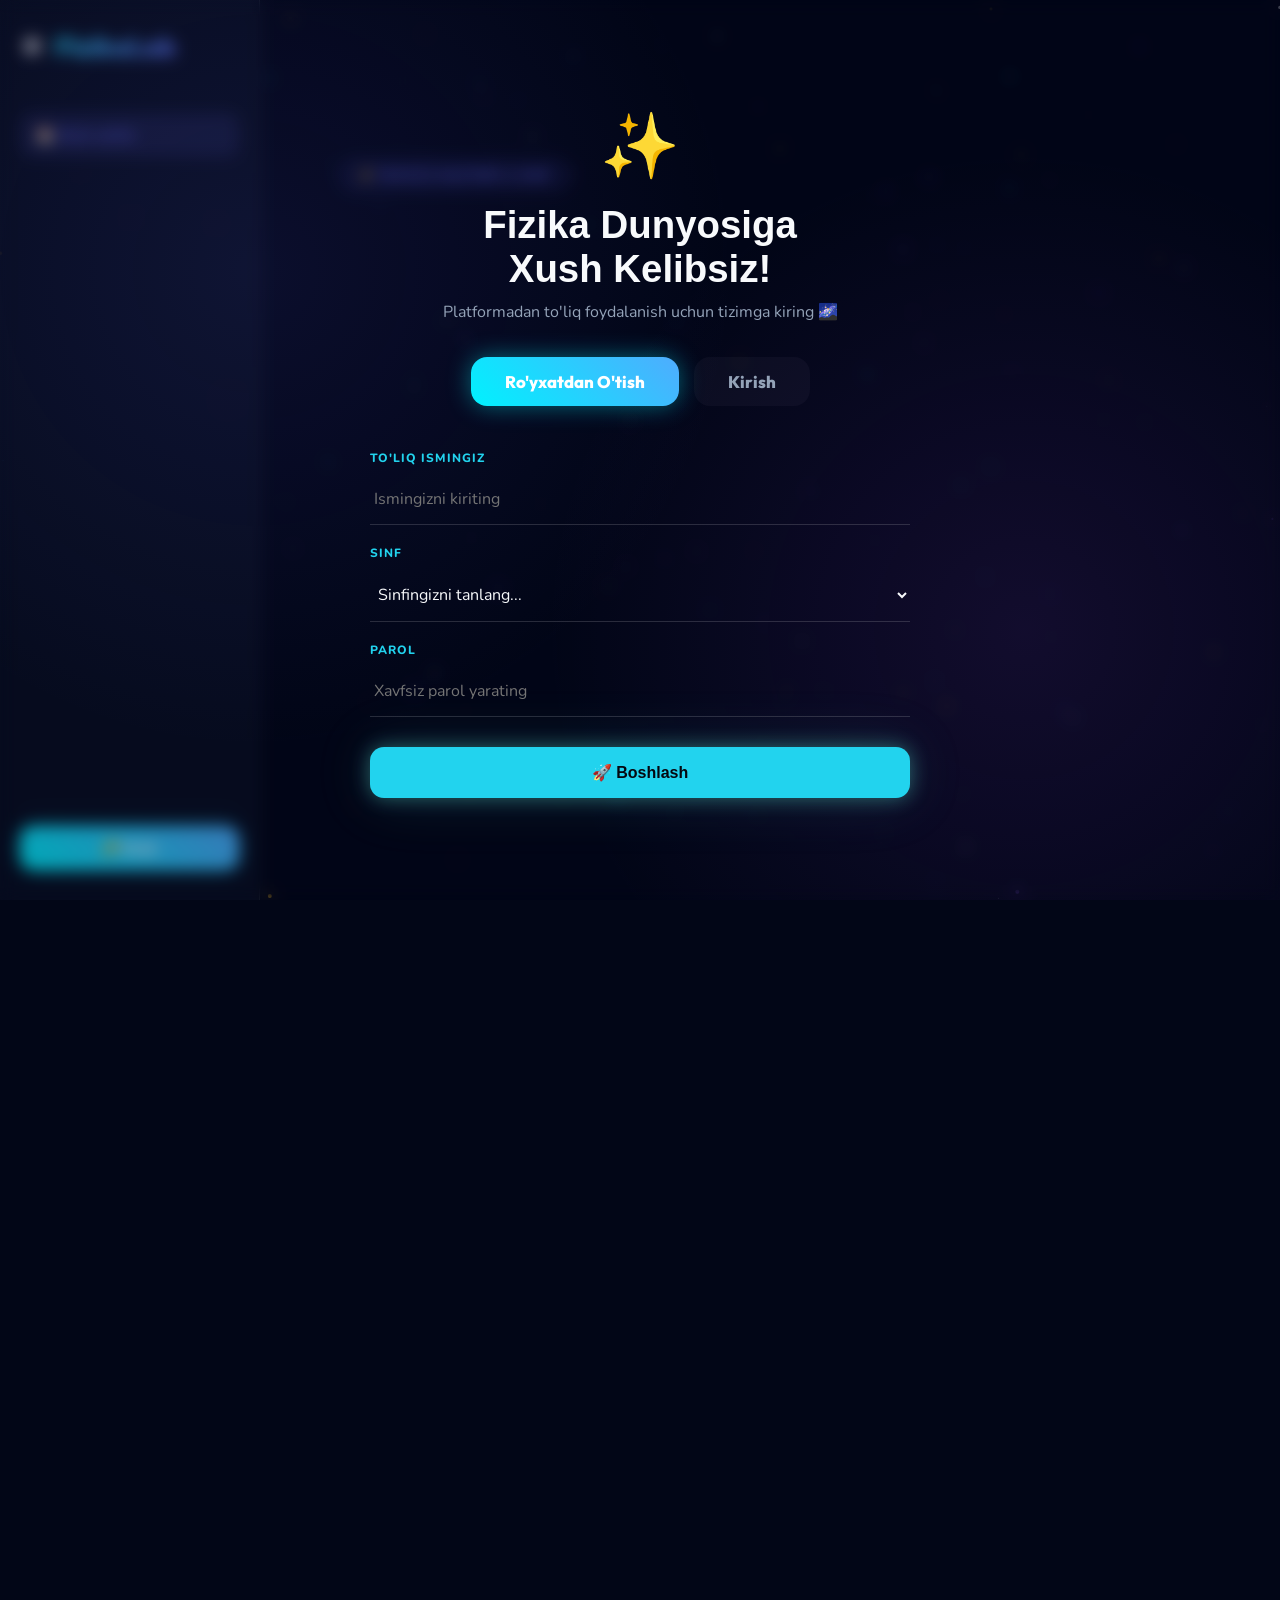
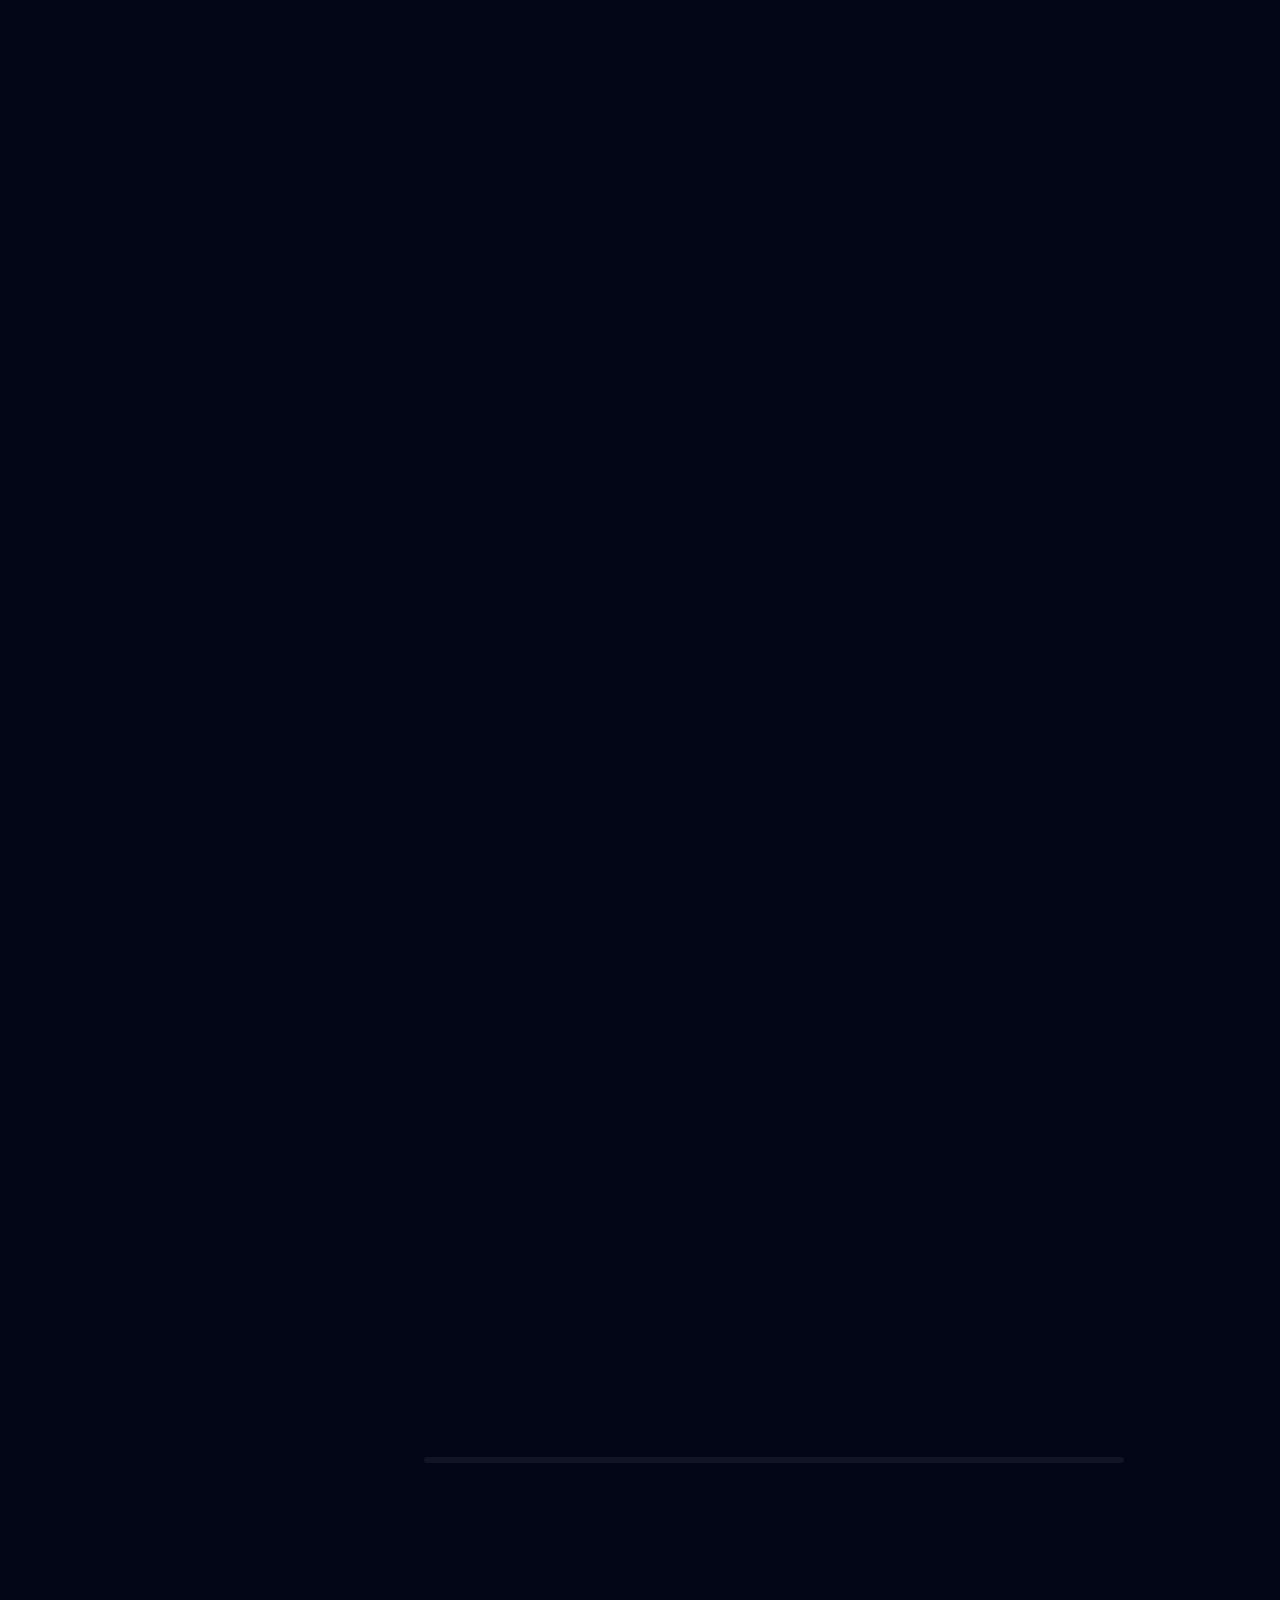
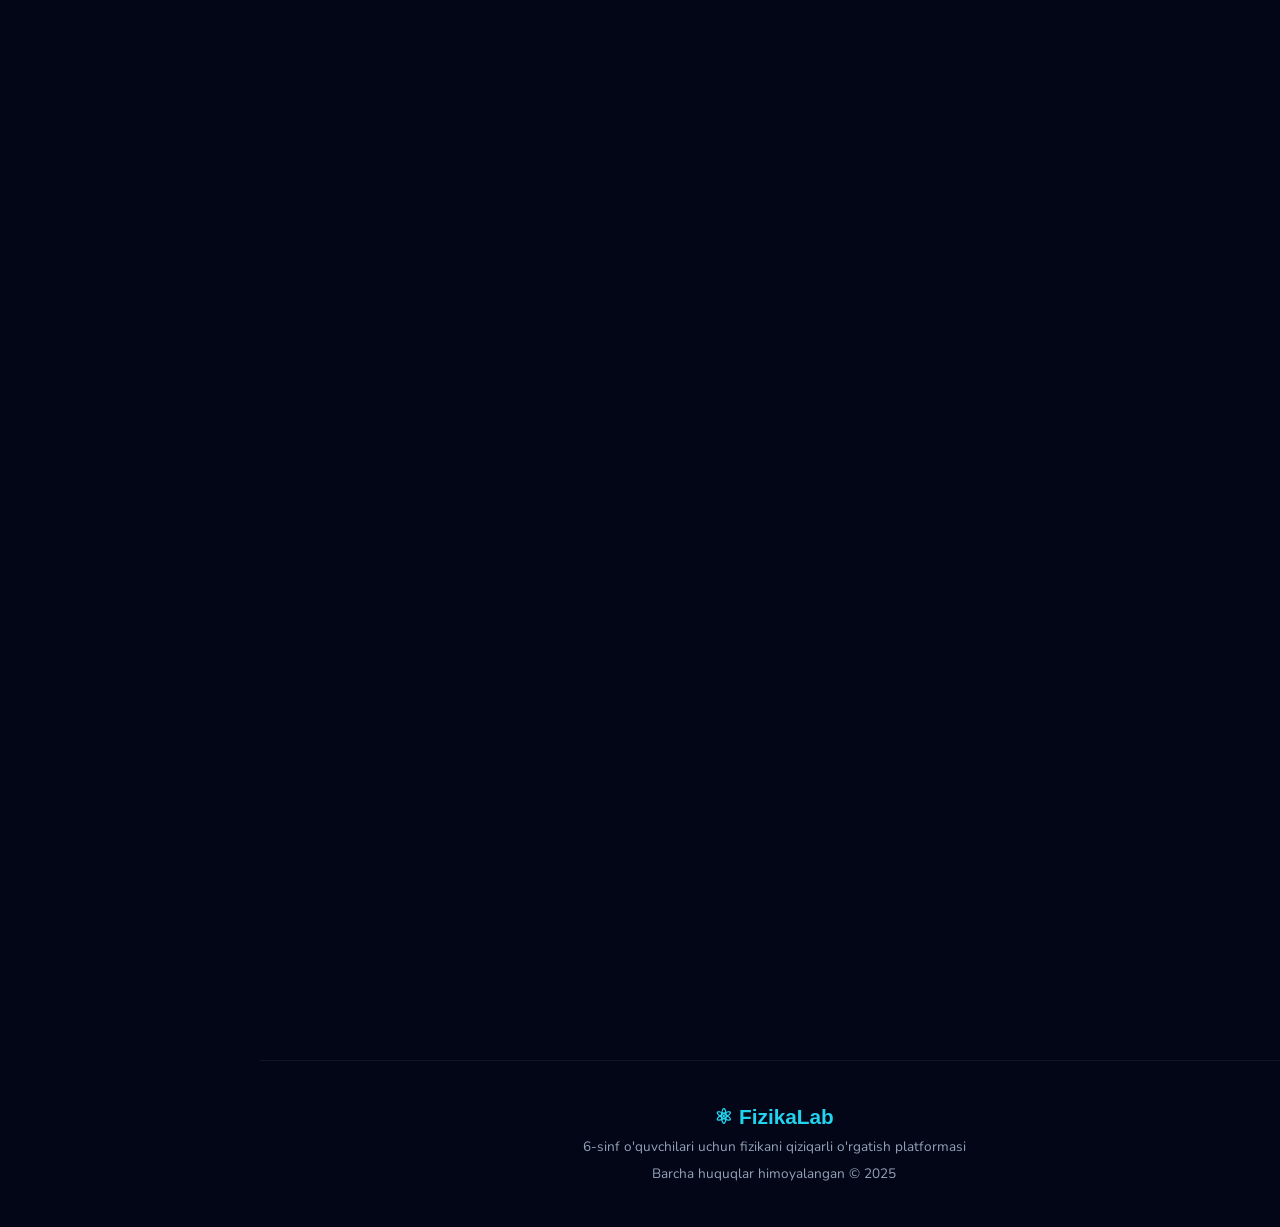
==== index.html @ bbcf0d1a "Cinematic Universe Auth: Frame-less design and live nebula effects" ====
<!DOCTYPE html>
<html lang="uz">
<head>
<meta charset="UTF-8">
<meta name="viewport" content="width=device-width, initial-scale=1.0">
<title>Fizika Dunyosi — 6-sinf | FizikaLab</title>
<link href="https://fonts.googleapis.com/css2?family=Outfit:wght@300;400;600;700;800;900&family=Nunito:wght@400;600;700&display=swap" rel="stylesheet">
<style>
:root{
  --bg:#020617;--sidebar:#0f172a;--card:rgba(30,41,59,0.4);
  --t:#22d3ee;--o:#fbbf24;--r:#ef4444;--g:#10b981;--p:#8b5cf6;--mainv:#6366f1;
  --neon-b:linear-gradient(45deg,#00f2fe 0%,#4facfe 100%);
  --text:#f8fafc;--muted:#94a3b8;
  --sb-w:260px;
}
*{margin:0;padding:0;box-sizing:border-box;}
html{scroll-behavior:smooth;}
body{background:var(--bg);color:var(--text);font-family:'Nunito',sans-serif;overflow-x:hidden;display:flex;}
canvas#stars{position:fixed;inset:0;z-index:0;pointer-events:none;}

/* ────── SIDEBAR ────── */
.sidebar{
  position:fixed;top:0;left:0;bottom:0;width:var(--sb-w);
  background:rgba(15,23,42,0.6);backdrop-filter:blur(15px);
  border-right:1px solid rgba(255,255,255,0.1);
  z-index:200;display:flex;flex-direction:column;padding:30px 20px;
  transition:transform 0.3s;
}
.sb-logo{
  font-family:'Outfit',sans-serif;font-weight:900;font-size:1.6rem;color:var(--text);
  margin-bottom:50px;display:flex;align-items:center;gap:12px;
  animation:float 3s ease-in-out infinite;
}
.sb-logo span{background:linear-gradient(135deg,var(--t),var(--mainv));-webkit-background-clip:text;background-clip:text;-webkit-text-fill-color:transparent;}

.sb-nav{display:flex;flex-direction:column;gap:8px;flex:1;}
.sb-nav-group{display:none;} /* Hidden initially */
.sb-nav-group.visible{display:flex;flex-direction:column;gap:8px;}

.sb-link{
  display:flex;align-items:center;gap:14px;padding:12px 16px;
  color:var(--muted);text-decoration:none;font-weight:600;font-size:0.92rem;
  border-radius:12px;transition:all 0.25s;
}
.sb-link:hover{background:rgba(255,255,255,0.04);color:var(--text);transform:translateX(5px);}
.sb-link.active{background:rgba(99,102,241,0.15);color:var(--mainv);}

.sb-footer{margin-top:auto;padding-top:20px;border-top:1px solid rgba(255,255,255,0.05);}
.auth-btn-sb{
  width:100%;padding:14px;border-radius:14px;border:none;
  background:var(--neon-b);color:white;
  font-family:'Outfit',sans-serif;font-weight:700;cursor:pointer;
  transition:all 0.3s;display:flex;align-items:center;justify-content:center;gap:10px;
  box-shadow:0 0 15px rgba(0,242,254,0.3);
}
.auth-btn-sb:hover{box-shadow:0 0 25px rgba(0,242,254,0.6);transform:translateY(-3px);}

/* ────── CONTENT WRAPPER ────── */
.content-wrapper{
  flex:1;margin-left:var(--sb-w);position:relative;z-index:1;
}

/* ────── HERO (Refined) ────── */
.hero{
  min-height:100vh;display:grid;grid-template-columns:1.2fr 1fr;align-items:center;
  padding:60px 80px;gap:60px;
}
.hero-content{text-align:left;}
.hero-badge{
  display:inline-flex;padding:8px 18px;border-radius:99px;
  background:rgba(99,102,241,0.1);border:1px solid rgba(99,102,241,0.25);
  color:var(--mainv);font-family:'Outfit',sans-serif;font-weight:700;font-size:0.7rem;
  letter-spacing:1.5px;text-transform:uppercase;margin-bottom:30px;
}
.hero h1{
  font-family:'Outfit',sans-serif;font-size:clamp(3rem,5vw,5.5rem);font-weight:900;
  line-height:1;margin-bottom:28px;color:white;
}

/* Text Masking Animation */
.text-mask{
  background:linear-gradient(90deg,var(--t),var(--p),var(--o),var(--t));
  background-size:300% auto;
  -webkit-background-clip:text;background-clip:text;-webkit-text-fill-color:transparent;
  animation:shine 5s linear infinite;
}
@keyframes shine{0%{background-position:0% 50%;}100%{background-position:300% 50%;}}

.hero p{font-size:1.15rem;color:var(--muted);max-width:540px;line-height:1.7;margin-bottom:44px;}
.hero-btns{display:flex;gap:18px;}

/* Animations */
@keyframes float{0%,100%{transform:translateY(0);}50%{transform:translateY(-15px);}}

/* Glass Code Window */
.code-window{
  background:rgba(15,23,42,0.6);backdrop-filter:blur(15px);
  border:1px solid rgba(255,255,255,0.1);border-radius:24px;
  padding:30px;box-shadow:0 30px 60px rgba(0,0,0,0.5);
  font-family:'Consolas',monospace;font-size:0.9rem;position:relative;
  animation:float 4s ease-in-out infinite both;
}
.code-dots{display:flex;gap:6px;margin-bottom:20px;}
.code-dots div{width:10px;height:10px;border-radius:50%;}
.kw{color:var(--p);} .fn{color:var(--t);} .str{color:var(--o);} .comment{color:var(--muted);font-style:italic;}

/* BUTTONS */
.btn-m{
  padding:16px 36px;border-radius:16px;font-family:'Outfit',sans-serif;
  font-size:1.05rem;font-weight:700;text-decoration:none;transition:all 0.3s;
  cursor:pointer;border:none;display:inline-flex;align-items:center;gap:10px;
}
.btn-m.primary{
  background:var(--neon-b);color:white;
  box-shadow:0 0 15px rgba(0,242,254,0.3);
}
.btn-m.primary:hover{transform:translateY(-5px);box-shadow:0 15px 35px rgba(0,242,254,0.6);}
.btn-m.secondary{background:transparent;border:1.5px solid rgba(255,255,255,0.15);color:white;}
.btn-m.secondary:hover{background:rgba(255,255,255,0.05);border-color:white;transform:translateY(-5px);box-shadow:0 15px 30px rgba(255,255,255,0.1);}

/* NEON BUTTONS */
.btn-neon{
  padding:14px 34px;border-radius:14px;font-family:'Exo 2',sans-serif;
  font-size:1rem;font-weight:700;text-decoration:none;display:inline-block;
  cursor:pointer;border:none;transition:all 0.25s;
}
.btn-neon.primary{
  background:var(--t);color:#050810;
  box-shadow:0 0 20px rgba(79,209,197,0.45),0 0 60px rgba(79,209,197,0.15);
}
.btn-neon.primary:hover{box-shadow:0 0 30px rgba(79,209,197,0.7),0 0 80px rgba(79,209,197,0.25);transform:translateY(-4px);}
.btn-neon.secondary{
  background:transparent;color:var(--p);
  border:2px solid var(--p);
  box-shadow:0 0 15px rgba(183,148,244,0.25);
}
.btn-neon.secondary:hover{background:rgba(183,148,244,0.1);box-shadow:0 0 25px rgba(183,148,244,0.5);transform:translateY(-4px);}

/* FLOATING ATOMS */
.atom{position:absolute;pointer-events:none;font-size:3rem;opacity:0.1;
  animation:flt var(--fd,6s) var(--fdi,0s) ease-in-out infinite alternate;}
@keyframes flt{from{transform:translateY(0) rotate(0);}to{transform:translateY(-30px) rotate(18deg);}}

/* STATS */
.stats{position:relative;z-index:1;display:flex;justify-content:center;flex-wrap:wrap;gap:22px;padding:0 20px 80px;}
.stat-card{
  background:var(--card);backdrop-filter:blur(16px);
  border:1px solid rgba(255,255,255,0.07);border-radius:18px;
  padding:22px 36px;text-align:center;transition:transform 0.2s;
}
.stat-card:hover{transform:translateY(-5px);}
.stat-num{font-family:'Exo 2',sans-serif;font-size:2.2rem;font-weight:800;}
.stat-lbl{color:var(--muted);font-size:0.83rem;margin-top:4px;font-weight:600;}

/* SECTION */
.sec{position:relative;z-index:1;padding:90px 20px;}
.sec-hdr{text-align:center;margin-bottom:50px;}
.sec-hdr h2{font-family:'Exo 2',sans-serif;font-size:clamp(1.9rem,4vw,2.8rem);font-weight:800;margin-bottom:12px;}
.sec-hdr p{color:var(--muted);max-width:520px;margin:0 auto;}
.pill{display:inline-block;background:rgba(79,209,197,0.1);color:var(--t);border:1px solid rgba(79,209,197,0.3);padding:4px 16px;border-radius:99px;font-size:0.72rem;font-weight:700;letter-spacing:1.5px;text-transform:uppercase;margin-bottom:14px;}

/* TOPICS */
.topics-grid{display:grid;grid-template-columns:repeat(auto-fit,minmax(278px,1fr));gap:20px;max-width:1100px;margin:0 auto;}
.topic-card{
  background:var(--card);backdrop-filter:blur(16px);
  border:1px solid rgba(255,255,255,0.07);border-radius:22px;padding:28px;cursor:pointer;
  transition:transform 0.3s,border-color 0.3s,box-shadow 0.3s;position:relative;overflow:hidden;
}
.topic-card::before{content:'';position:absolute;inset:0;opacity:0;background:radial-gradient(circle at top left,var(--c,rgba(79,209,197,0.15)),transparent 70%);transition:opacity 0.3s;}
.topic-card:hover::before{opacity:1;}
.topic-card:hover{transform:translateY(-8px);border-color:rgba(79,209,197,0.3);box-shadow:0 16px 48px rgba(0,0,0,0.45);}
.topic-icon{font-size:2.6rem;margin-bottom:14px;}
.topic-tag{display:inline-block;font-size:0.7rem;font-weight:700;letter-spacing:1px;text-transform:uppercase;padding:3px 12px;border-radius:99px;margin-bottom:10px;}
.topic-card h3{font-family:'Exo 2',sans-serif;font-size:1.2rem;font-weight:700;margin-bottom:8px;}
.topic-card p{color:var(--muted);font-size:0.87rem;line-height:1.6;}
.topic-meta{display:flex;gap:12px;margin-top:16px;font-size:0.77rem;color:var(--muted);font-weight:600;}

/* FORMULAS */
.formulas-grid{display:grid;grid-template-columns:repeat(auto-fit,minmax(235px,1fr));gap:16px;max-width:1050px;margin:0 auto;}
.formula-card{
  background:var(--card);backdrop-filter:blur(16px);
  border:1px solid rgba(255,255,255,0.07);border-radius:18px;padding:26px;text-align:center;
  transition:transform 0.25s,box-shadow 0.25s;
}
.formula-card:hover{transform:translateY(-6px);box-shadow:0 10px 36px rgba(0,0,0,0.4);}
.f-expr{font-family:'Exo 2',sans-serif;font-size:2.1rem;font-weight:800;margin-bottom:12px;padding:14px;border-radius:12px;background:rgba(255,255,255,0.04);}
.f-name{font-weight:700;margin-bottom:6px;}
.f-desc{color:var(--muted);font-size:0.82rem;line-height:1.5;}

/* QUIZ */
.quiz-wrap{max-width:700px;margin:0 auto;}
.quiz-card{background:var(--card);backdrop-filter:blur(20px);border:1px solid rgba(255,255,255,0.08);border-radius:22px;padding:36px;}
.quiz-q{font-family:'Exo 2',sans-serif;font-size:1.2rem;font-weight:700;margin-bottom:22px;line-height:1.45;}
.quiz-opts{display:flex;flex-direction:column;gap:10px;}
.quiz-opt{
  padding:13px 18px;background:rgba(255,255,255,0.03);
  border:1.5px solid rgba(255,255,255,0.1);border-radius:13px;
  cursor:pointer;font-size:0.93rem;font-weight:600;
  transition:all 0.2s;text-align:left;color:var(--text);font-family:'Nunito',sans-serif;
}
.quiz-opt:hover{background:rgba(79,209,197,0.08);border-color:var(--t);}
.quiz-opt.correct{background:rgba(104,211,145,0.18);border-color:var(--g);color:var(--g);}
.quiz-opt.wrong{background:rgba(252,129,129,0.18);border-color:var(--r);color:var(--r);}
.quiz-fb{margin-top:16px;padding:12px 16px;border-radius:11px;font-weight:700;font-size:0.93rem;display:none;}
.quiz-fb.show{display:block;}
.quiz-fb.ok{background:rgba(104,211,145,0.12);color:var(--g);}
.quiz-fb.no{background:rgba(252,129,129,0.12);color:var(--r);}
.quiz-nav{display:flex;justify-content:space-between;align-items:center;margin-top:20px;}
.quiz-ptxt{color:var(--muted);font-size:0.84rem;font-weight:600;}
.pbar-wrap{height:6px;background:rgba(255,255,255,0.06);border-radius:99px;margin-bottom:26px;}
.pbar{height:100%;border-radius:99px;background:linear-gradient(90deg,var(--t),var(--p));transition:width 0.5s;}
.quiz-score{text-align:center;padding:30px;font-family:'Exo 2',sans-serif;}
.score-big{font-size:3.2rem;font-weight:800;color:var(--t);}

/* EXPERIMENTS */
.exp-grid{display:grid;grid-template-columns:repeat(auto-fit,minmax(295px,1fr));gap:20px;max-width:1050px;margin:0 auto;}
.exp-card{background:var(--card);backdrop-filter:blur(16px);border:1px solid rgba(255,255,255,0.07);border-radius:20px;padding:26px;transition:transform 0.25s;}
.exp-card:hover{transform:translateY(-6px);}
.exp-icon{font-size:2.2rem;margin-bottom:14px;}
.exp-card h3{font-family:'Exo 2',sans-serif;font-size:1.1rem;margin-bottom:8px;}
.exp-card p{color:var(--muted);font-size:0.86rem;line-height:1.6;margin-bottom:14px;}
.exp-steps{list-style:none;counter-reset:s;}
.exp-steps li{counter-increment:s;display:flex;align-items:flex-start;gap:10px;margin-bottom:8px;font-size:0.83rem;color:var(--muted);}
.exp-steps li::before{content:counter(s);min-width:22px;height:22px;display:flex;align-items:center;justify-content:center;background:rgba(79,209,197,0.15);color:var(--t);border-radius:50%;font-weight:700;font-size:0.74rem;flex-shrink:0;}

/* FOOTER */
footer{position:relative;z-index:1;text-align:center;padding:44px 20px;border-top:1px solid rgba(255,255,255,0.06);color:var(--muted);font-size:0.85rem;}
footer .flogo{font-family:'Exo 2',sans-serif;font-size:1.3rem;font-weight:800;color:var(--t);margin-bottom:8px;}

/* FADE-UP */
@keyframes fadeD{from{opacity:0;transform:translateY(-20px);}to{opacity:1;transform:translateY(0);}}
.fu{opacity:0;transform:translateY(30px);transition:opacity 0.65s ease,transform 0.65s ease;}
/* ────── AUTH GATE (Cinematic) ────── */
#authGate{
  position:fixed;inset:0;z-index:900;
  background:rgba(2,6,23,0.3); /* Fully transparent for stars */
  backdrop-filter:blur(8px);
  display:flex;align-items:center;justify-content:center;padding:20px;
  transition:opacity 0.6s ease;
  overflow-y:auto;
}
/* Live Nebula Background */
#authGate::before{
  content:'';position:absolute;inset:0;z-index:-1;
  background:
    radial-gradient(circle at 20% 30%,rgba(99,102,241,0.1),transparent 40%),
    radial-gradient(circle at 80% 70%,rgba(168,85,247,0.1),transparent 40%);
  animation:nebulaShift 12s linear infinite alternate;
}
@keyframes nebulaShift{
  0%{transform:scale(1) translate(0,0);}
  100%{transform:scale(1.1) translate(20px,20px);}
}

#authGate.hidden{opacity:0;pointer-events:none;}

/* AUTH CARD - Frame-less Glassmorphism */
.auth-card{
  background:transparent; /* No solid background, purely translucent */
  max-width:620px;width:100%;padding:60px 40px;
  animation:float 5s ease-in-out infinite;
  position:relative;
  /* Cinematic Spacing */
}
.auth-tabs{display:flex;gap:15px;margin-bottom:44px;justify-content:center;}
.auth-tab{
  padding:14px 34px;font-family:'Outfit',sans-serif;font-weight:800;font-size:1.05rem;
  background:rgba(255,255,255,0.03);border:none;
  color:var(--muted);cursor:pointer;transition:all 0.3s;
  border-radius:16px;
}
.auth-tab.active{
  background:var(--neon-b);color:white;
  box-shadow:0 0 25px rgba(0,242,254,0.4);
}

.auth-panel{display:none;}
.auth-panel.active{display:block;}

/* ────── MODALS ────── */
.overlay{
  display:none;position:fixed;inset:0;z-index:500;
  background:rgba(0,0,0,0.85);backdrop-filter:blur(15px);
  align-items:center;justify-content:center;padding:20px;
}
.overlay.open{display:flex;}

/* LOGIN MODAL */
.modal-glass{
  background:rgba(11,16,32,0.75);backdrop-filter:blur(30px) saturate(180%);
  border:1px solid rgba(79,209,197,0.22);border-radius:28px;
  max-width:480px;width:100%;padding:44px;position:relative;
  animation:popIn 0.35s cubic-bezier(0.175,0.885,0.32,1.275) both;
}
@keyframes popIn{from{opacity:0;transform:scale(0.88);}to{opacity:1;transform:scale(1);}}
.modal-close-x{
  position:absolute;top:16px;right:16px;
  background:rgba(255,255,255,0.07);border:none;color:var(--muted);
  width:34px;height:34px;border-radius:50%;cursor:pointer;font-size:1rem;
  transition:background 0.2s;
}
.modal-close-x:hover{background:rgba(252,129,129,0.2);color:var(--r);}
.modal-glass h2{font-family:'Exo 2',sans-serif;font-size:1.85rem;font-weight:800;margin-bottom:6px;text-align:center;}
.modal-glass h2 span{background:linear-gradient(135deg,var(--t),var(--p));-webkit-background-clip:text;background-clip:text;-webkit-text-fill-color:transparent;}
.modal-glass .sub{color:var(--muted);text-align:center;margin-bottom:28px;font-size:0.92rem;}
.inp-wrap{margin-bottom:20px;}
.inp-wrap label{display:block;font-size:0.75rem;font-weight:800;color:var(--t);margin-bottom:8px;letter-spacing:1px;text-transform:uppercase;}
.inp-wrap input,.inp-wrap select{
  width:100%;padding:14px 4px;
  background:transparent;
  border:none;border-bottom:1.5px solid rgba(255,255,255,0.15);
  color:var(--text);font-family:'Nunito',sans-serif;font-size:1rem;
  outline:none;transition:all 0.3s;
}
.inp-wrap input:focus,.inp-wrap select:focus{
  border-bottom-color:var(--t);
  box-shadow:0 8px 10px -10px rgba(34,211,238,0.5);
}
.inp-wrap select option{background:#0b1020;color:var(--text);}
.modal-err{color:var(--r);font-size:0.85rem;font-weight:700;margin-bottom:12px;display:none;}
.modal-err.show{display:block;}
.modal-ok{color:var(--g);font-size:0.85rem;font-weight:700;margin-bottom:12px;display:none;}
.modal-ok.show{display:block;}

/* TOPIC MODAL */
.topic-modal{max-width:600px;}
.topic-modal p{color:var(--muted);line-height:1.75;margin-bottom:12px;font-size:0.93rem;}
.topic-modal ul{color:var(--muted);padding-left:20px;font-size:0.9rem;line-height:1.85;margin-bottom:12px;}
.topic-modal strong{color:var(--text);}
.formula-highlight{
  text-align:center;font-family:'Exo 2',sans-serif;font-size:1.9rem;font-weight:800;
  padding:14px;border-radius:12px;margin:14px 0;
}

/* RESPONSIVE */
@media(max-width:991px){
  .sidebar{transform:translateX(-100%);}
  .sidebar.open{transform:translateX(0);}
  .content-wrapper{margin-left:0;}
  .hero{grid-template-columns:1fr;padding:100px 20px 40px;text-align:center;}
  .hero-content{text-align:center;}
  .hero-btns{justify-content:center;}
}
@media(max-width:640px){
  .modal-glass{padding:26px;}
}
</style>
</head>
<body>
<canvas id="stars"></canvas>

<!-- ══ AUTH GATE ══ -->
<div id="authGate">
  <div class="auth-card">
    <div style="text-align:center;margin-bottom:34px">
      <div style="font-size:4rem;margin-bottom:12px">✨</div>
      <h2 style="font-family:'Exo 2',sans-serif;font-size:2.4rem;font-weight:900;margin-bottom:10px">
        Fizika Dunyosiga <br><span>Xush Kelibsiz!</span>
      </h2>
      <p style="color:var(--muted);font-size:1rem;max-width:400px;margin:0 auto">Platformadan to'liq foydalanish uchun tizimga kiring 🌌</p>
    </div>

    <!-- TABS -->
    <div class="auth-tabs">
      <button class="auth-tab active" id="tabReg" onclick="switchAuthTab('reg')">Ro'yxatdan O'tish</button>
      <button class="auth-tab" id="tabLogin" onclick="switchAuthTab('login')">Kirish</button>
    </div>

    <!-- REGISTER PANEL -->
    <div class="auth-panel active" id="panelReg">
      <div class="inp-wrap"><label>TO'LIQ ISMINGIZ</label><input type="text" id="gRegName" placeholder="Ismingizni kiriting"></div>
      <div class="inp-wrap"><label>SINF</label>
        <select id="gRegClass">
          <option value="">Sinfingizni tanlang...</option>
          <option>6-A</option><option>6-B</option><option>6-C</option><option>6-D</option><option>Boshqa</option>
        </select>
      </div>
      <div class="inp-wrap"><label>PAROL</label><input type="password" id="gRegPass" placeholder="Xavfsiz parol yarating"></div>
      <div class="modal-err" id="gRegErr"></div>
      <div class="modal-ok" id="gRegOk"></div>
      <button class="btn-neon primary" style="width:100%;margin-top:10px;padding:16px" onclick="doGateRegister()">🚀 Boshlash</button>
    </div>

    <!-- LOGIN PANEL -->
    <div class="auth-panel" id="panelLogin">
      <div class="inp-wrap"><label>LOGIN (ADMIN) YOKI ISM</label><input type="text" id="gLoginUser" placeholder="Asilbek yoki Ism"></div>
      <div class="inp-wrap"><label>PAROL</label><input type="password" id="gLoginPass" placeholder="••••••••"></div>
      <div class="modal-err" id="gLoginErr"></div>
      <div class="modal-ok" id="gLoginOk"></div>
      <button class="btn-neon primary" style="width:100%;margin-top:10px;padding:16px" onclick="doGateLogin()">🔑 Kirish</button>
    </div>
  </div>
</div>

<!-- ══ SIDEBAR ══ -->
<aside class="sidebar">
  <div class="sb-logo">⚛ <span>FizikaLab</span></div>
  
  <div class="sb-nav">
    <a href="#" class="sb-link active">🏠 Bosh sahifa</a>
    
    <!-- Hidden links (visible after registration) -->
    <div class="sb-nav-group" id="sbNavLinks">
      <a href="#mavzular" class="sb-link">📚 Mavzular</a>
      <a href="#formulalar" class="sb-link">⚡ Formulalar</a>
      <a href="#quiz" class="sb-link">🧠 Quiz</a>
      <a href="#tajribalar" class="sb-link">🔬 Tajribalar</a>
    </div>
  </div>

  <div class="sb-footer" id="sbFooterArea">
    <button class="auth-btn-sb" onclick="openGate()">🔑 Kirish</button>
  </div>
</aside>

<main class="content-wrapper">
  <!-- HERO -->
  <section class="hero">
    <div class="hero-content">
      <div class="hero-badge">⚡ PHYSICS MASTERY 6-SINF</div>
      <h1 class="fu"><span class="text-mask">Fizika Dunyosiga</span> <span>Xush Kelibsiz!</span></h1>
      <p class="fu">Zamonayiv texnologiyalar va animatsiyalar yordamida fizikani professional darajada o'rganing. Kelajak olimlari aynan shu yerdan boshlaydi.</p>
      <div class="hero-btns fu">
        <button class="btn-m primary" onclick="openGate()">Bepul Boshlash 🚀</button>
        <a href="#mavzular" class="btn-m secondary">Darslar Haqida ⭐</a>
      </div>
      
      <div style="margin-top:50px;display:flex;align-items:center;gap:15px;" class="fu">
        <div style="display:flex;margin-left:10px;">
          <div style="width:36px;height:36px;border-radius:50%;background:#444;border:2px solid var(--bg);margin-left:-10px;"></div>
          <div style="width:36px;height:36px;border-radius:50%;background:#666;border:2px solid var(--bg);margin-left:-10px;"></div>
          <div style="width:36px;height:36px;border-radius:50%;background:#888;border:2px solid var(--bg);margin-left:-10px;"></div>
        </div>
        <div style="color:var(--muted);font-size:0.9rem;font-weight:700;">1,200+ O'quvchilar ⭐⭐⭐⭐⭐</div>
      </div>
    </div>

    <div class="hero-visual fu">
      <div class="code-window">
        <div class="code-dots"><div style="background:#ff5f56"></div><div style="background:#ffbd2e"></div><div style="background:#27c93f"></div></div>
        <div style="color:#d1d5db;line-height:1.6;">
          <span class="kw">class</span> <span class="fn">PhysicsStudent</span> {<br>
          &nbsp;&nbsp;<span class="kw">private</span> <span class="str">$iqLevel</span> = <span class="str">'Genius'</span>;<br><br>
          &nbsp;&nbsp;<span class="kw">public function</span> <span class="fn">masterPhysics</span>() {<br>
          &nbsp;&nbsp;&nbsp;&nbsp;<span class="kw">return</span> <span class="str">"Unlock Infinite Potential"</span>;<br>
          &nbsp;&nbsp;}<br>
          }<br><br>
          <span class="comment">// Sintaksis mukammal. Davom etishga tayyormiz.</span>
        </div>
      </div>
    </div>
  </section>

<!-- STATS -->
<div class="stats">
  <div class="stat-card fu"><div class="stat-num" style="color:var(--t)">12</div><div class="stat-lbl">📚 Mavzu</div></div>
  <div class="stat-card fu"><div class="stat-num" style="color:var(--o)">8</div><div class="stat-lbl">🔬 Tajriba</div></div>
  <div class="stat-card fu"><div class="stat-num" style="color:var(--p)">30+</div><div class="stat-lbl">🧠 Quiz savol</div></div>
  <div class="stat-card fu"><div class="stat-num" style="color:var(--g)">6</div><div class="stat-lbl">⚡ Formula</div></div>
</div>

<!-- MAVZULAR -->
<section class="sec" id="mavzular">
  <div class="sec-hdr fu"><div class="pill">Darslar</div><h2>Fizika Mavzulari</h2><p>Har bir mavzuni bosib batafsil o'qing</p></div>
  <div class="topics-grid">
    <div class="topic-card fu" style="--c:rgba(79,209,197,0.15)" onclick="openTopic('jism')">
      <div class="topic-icon">🪨</div><div class="topic-tag" style="background:rgba(79,209,197,0.1);color:var(--t)">1-mavzu</div>
      <h3>Jism, Modda, Materiya</h3><p>Atrofimizni o'rab turgan narsalar nima? Jism, modda va materianing farqi.</p>
      <div class="topic-meta"><span>⏱ 20 daqiqa</span><span>⭐ Oson</span></div>
    </div>
    <div class="topic-card fu" style="--c:rgba(246,173,85,0.15)" onclick="openTopic('harakat')">
      <div class="topic-icon">🏃</div><div class="topic-tag" style="background:rgba(246,173,85,0.1);color:var(--o)">2-mavzu</div>
      <h3>Mexanik Harakat</h3><p>Jismlar qanday harakatlanadi? Tezlik, yo'l va vaqt o'rtasidagi bog'liqlik.</p>
      <div class="topic-meta"><span>⏱ 25 daqiqa</span><span>⭐ O'rtacha</span></div>
    </div>
    <div class="topic-card fu" style="--c:rgba(252,129,129,0.15)" onclick="openTopic('kuch')">
      <div class="topic-icon">💪</div><div class="topic-tag" style="background:rgba(252,129,129,0.1);color:var(--r)">3-mavzu</div>
      <h3>Kuch va Tortishish</h3><p>Yerning tortish kuchi nima? Og'irlik va massa o'rtasidagi farq.</p>
      <div class="topic-meta"><span>⏱ 30 daqiqa</span><span>⭐ O'rtacha</span></div>
    </div>
    <div class="topic-card fu" style="--c:rgba(104,211,145,0.15)" onclick="openTopic('bosim')">
      <div class="topic-icon">🌊</div><div class="topic-tag" style="background:rgba(104,211,145,0.1);color:var(--g)">4-mavzu</div>
      <h3>Bosim va Suyuqlik</h3><p>Bosim qanday hosil bo'ladi? Suv ostidagi bosimni hisoblash.</p>
      <div class="topic-meta"><span>⏱ 25 daqiqa</span><span>⭐ O'rtacha</span></div>
    </div>
    <div class="topic-card fu" style="--c:rgba(183,148,244,0.15)" onclick="openTopic('energiya')">
      <div class="topic-icon">⚡</div><div class="topic-tag" style="background:rgba(183,148,244,0.1);color:var(--p)">5-mavzu</div>
      <h3>Energiya va Ish</h3><p>Energiya qayerdan keladi? Kinetik va potensial energiya.</p>
      <div class="topic-meta"><span>⏱ 35 daqiqa</span><span>⭐⭐ Murakkab</span></div>
    </div>
    <div class="topic-card fu" style="--c:rgba(79,209,197,0.15)" onclick="openTopic('issiqlik')">
      <div class="topic-icon">🔥</div><div class="topic-tag" style="background:rgba(79,209,197,0.1);color:var(--t)">6-mavzu</div>
      <h3>Issiqlik va Temperatura</h3><p>Issiqlik qanday o'tadi? Termometr qanday ishlaydi?</p>
      <div class="topic-meta"><span>⏱ 20 daqiqa</span><span>⭐ Oson</span></div>
    </div>
  </div>
</section>

<!-- FORMULALAR -->
<section class="sec" id="formulalar" style="background:var(--bg2);">
  <div class="sec-hdr fu"><div class="pill">Formulalar</div><h2>Asosiy Formulalar</h2><p>6-sinfda o'rganiladigan eng muhim formulalar</p></div>
  <div class="formulas-grid">
    <div class="formula-card fu"><div class="f-expr" style="color:var(--t)">v = s/t</div><div class="f-name">Tezlik formulasi</div><div class="f-desc">v — tezlik (m/s), s — yo'l (m), t — vaqt (s)</div></div>
    <div class="formula-card fu"><div class="f-expr" style="color:var(--o)">F = ma</div><div class="f-name">Ikkinchi Newton qonuni</div><div class="f-desc">F — kuch (N), m — massa (kg), a — tezlanish (m/s²)</div></div>
    <div class="formula-card fu"><div class="f-expr" style="color:var(--r)">P = F/S</div><div class="f-name">Bosim formulasi</div><div class="f-desc">P — bosim (Pa), F — kuch (N), S — yuza (m²)</div></div>
    <div class="formula-card fu"><div class="f-expr" style="color:var(--g)">A = F·s</div><div class="f-name">Ish formulasi</div><div class="f-desc">A — ish (J), F — kuch (N), s — ko'chish (m)</div></div>
    <div class="formula-card fu"><div class="f-expr" style="color:var(--p)">ρ = m/V</div><div class="f-name">Zichlik formulasi</div><div class="f-desc">ρ — zichlik (kg/m³), m — massa (kg), V — hajm (m³)</div></div>
    <div class="formula-card fu"><div class="f-expr" style="color:var(--o)">W = mgh</div><div class="f-name">Potensial energiya</div><div class="f-desc">W — energiya (J), m — massa (kg), g=9.8 m/s², h — balandlik (m)</div></div>
  </div>
</section>

<!-- QUIZ -->
<section class="sec" id="quiz">
  <div class="sec-hdr fu"><div class="pill">Test</div><h2>Bilimingizni Sinab Ko'ring! 🧠</h2><p>To'g'ri javobni tanlang</p></div>
  <div class="quiz-wrap">
    <div class="pbar-wrap"><div class="pbar" id="qBar" style="width:0%"></div></div>
    <div class="quiz-card fu" id="qCard"></div>
  </div>
</section>

<!-- TAJRIBALAR -->
<section class="sec" id="tajribalar" style="background:var(--bg2);">
  <div class="sec-hdr fu"><div class="pill">Tajriba</div><h2>Uy Tajribalari 🔬</h2><p>Uyda bajara oladigan fizika tajribalari</p></div>
  <div class="exp-grid">
    <div class="exp-card fu">
      <div class="exp-icon">🥚</div><h3>Tuxumni Suvda Suzish</h3>
      <p>Suvga tuz qo'shib zichlik o'zgarishini ko'ring!</p>
      <ul class="exp-steps"><li>Stakan suv to'ldiring</li><li>Tuxumni soling — cho'kadi</li><li>3–4 qoshiq tuz soling</li><li>Tuxum suzadi — zichlik o'zgardi!</li></ul>
    </div>
    <div class="exp-card fu">
      <div class="exp-icon">🍋</div><h3>Limon Batareyasi</h3>
      <p>Limondan tok hosil qilib LED yoqing!</p>
      <ul class="exp-steps"><li>Limonni uqalang</li><li>Mis va rux mixlarni sanchib qo'ying</li><li>LED ga ulang</li><li>Chiroq yonadi!</li></ul>
    </div>
    <div class="exp-card fu">
      <div class="exp-icon">🌈</div><h3>Yorug'lik Prisması</h3>
      <p>Suv shisha orqali kamalak hosil qiling!</p>
      <ul class="exp-steps"><li>Shishaga suv to'ldiring</li><li>Quyosh nurini tushiring</li><li>Qog'ozga aks ettiring</li><li>Kamalak paydo bo'ladi!</li></ul>
    </div>
  </div>
</section>

  <footer>
    <div class="flogo">⚛ FizikaLab</div>
    <p>6-sinf o'quvchilari uchun fizikani qiziqarli o'rgatish platformasi</p>
    <p style="margin-top:8px">Barcha huquqlar himoyalangan © 2025</p>
  </footer>
</main>

<!-- TOPIC MODAL -->
<div class="overlay" id="topicOverlay" onclick="closeTopicOutside(event)">
  <div class="modal-glass topic-modal" id="topicContent">
    <button class="modal-close-x" onclick="closeOverlay('topicOverlay')">✕</button>
    <div id="topicBody"></div>
  </div>
</div>

<script>
// ── PARALLAX STARS ──
const canvas = document.getElementById('stars');
const ctx = canvas.getContext('2d');
let W, H, stars = [];
let mx = 0, my = 0;
function initStars(){
  W = canvas.width = innerWidth;
  H = canvas.height = innerHeight;
  stars = [];
  const colors = ['#fff', '#22d3ee', '#8b5cf6', '#fbbf24'];
  for(let i=0;i<260;i++) stars.push({
    x:Math.random()*W, y:Math.random()*H,
    ox:0, oy:0,
    r:Math.random()*1.8+0.2,
    c:colors[Math.floor(Math.random()*colors.length)],
    speed:Math.random()*0.04+0.005,
    a:Math.random(), da:(Math.random()*0.004+0.001)*(Math.random()>.5?1:-1)
  });
}
document.addEventListener('mousemove', e=>{
  mx = (e.clientX/W - 0.5)*1.5;
  my = (e.clientY/H - 0.5)*1.5;
});
function drawStars(){
  ctx.clearRect(0,0,W,H);
  stars.forEach(s=>{
    s.a += s.da;
    if(s.a>1||s.a<0) s.da*=-1;
    s.ox += (mx*s.speed*25 - s.ox)*0.05;
    s.oy += (my*s.speed*25 - s.oy)*0.05;
    ctx.beginPath();
    ctx.arc(s.x+s.ox, s.y+s.oy, s.r, 0, Math.PI*2);
    ctx.fillStyle = s.c;
    ctx.globalAlpha = Math.abs(s.a);
    ctx.fill();
  });
  ctx.globalAlpha = 1;
  requestAnimationFrame(drawStars);
}
window.addEventListener('resize', initStars);
initStars(); drawStars();

// ── SCROLL ──
const obs = new IntersectionObserver(es=>es.forEach(e=>{if(e.isIntersecting)e.target.classList.add('vis');}),{threshold:0.1});
document.querySelectorAll('.fu').forEach(el=>obs.observe(el));

// ── MODALS ──
function closeOverlay(id){ document.getElementById(id).classList.remove('open'); }
function closeAll(){ document.querySelectorAll('.overlay').forEach(o=>o.classList.remove('open')); }
window.addEventListener('keydown', e=>{ if(e.key==='Escape' && !document.getElementById('authGate').style.opacity) closeAll(); });

// ── AUTH GATE ──
function switchAuthTab(t){
  document.getElementById('tabReg').classList.toggle('active', t==='reg');
  document.getElementById('tabLogin').classList.toggle('active', t==='login');
  document.getElementById('panelReg').classList.toggle('active', t==='reg');
  document.getElementById('panelLogin').classList.toggle('active', t==='login');
}

function openGate(){
  document.getElementById('authGate').style.display='flex';
  document.getElementById('authGate').style.opacity='1';
}

function unlockSite(displayName){
  const gate = document.getElementById('authGate');
  gate.style.opacity = '0';
  setTimeout(()=>{ gate.style.display='none'; }, 700);
  
  // Show side nav links
  document.getElementById('sbNavLinks').classList.add('visible');
  
  // Update sidebar footer
  document.getElementById('sbFooterArea').innerHTML = `
    <div style="display:flex;align-items:center;gap:12px;padding:10px;">
      <div style="width:40px;height:40px;background:var(--mainv);border-radius:50%;display:flex;align-items:center;justify-content:center;font-weight:900;">${displayName[0]}</div>
      <div style="flex:1">
        <div style="font-size:0.85rem;font-weight:700;color:white;">${displayName}</div>
        <div style="font-size:0.7rem;color:var(--muted);cursor:pointer;" onclick="logoutSite()">Chiqish</div>
      </div>
    </div>
  `;
}

function logoutSite(){
  localStorage.removeItem('fizikalab_user');
  location.reload();
}

// Gate Register
function doGateRegister(){
  const name  = document.getElementById('gRegName').value.trim();
  const cls   = document.getElementById('gRegClass').value;
  const pass  = document.getElementById('gRegPass').value;
  const err   = document.getElementById('gRegErr');
  const ok    = document.getElementById('gRegOk');
  err.classList.remove('show'); ok.classList.remove('show');
  if(!name||!cls||!pass){
    err.textContent = '❌ Iltimos, barcha maydonlarni to\'ldiring!';
    err.classList.add('show'); return;
  }
  if(pass.length < 4){
    err.textContent = '❌ Parol kamida 4 ta belgi bo\'lishi kerak!';
    err.classList.add('show'); return;
  }
  const user = {name, cls, date: new Date().toLocaleDateString()};
  localStorage.setItem('fizikalab_user', JSON.stringify(user));
  
  // Save to all members for Admin view
  let members = JSON.parse(localStorage.getItem('fizikalab_members') || '[]');
  members.unshift(user); // Add to start
  if(members.length > 50) members.pop(); // Keep only last 50
  localStorage.setItem('fizikalab_members', JSON.stringify(members));

  ok.textContent = `🎉 Tabriklaymiz, ${name}! Xush kelibsiz!`;
  ok.classList.add('show');
  setTimeout(()=> unlockSite(name), 1400);
}

// Gate Login
function doGateLogin(){
  const u   = document.getElementById('gLoginUser').value.trim();
  const p   = document.getElementById('gLoginPass').value;
  const err = document.getElementById('gLoginErr');
  const ok  = document.getElementById('gLoginOk');
  err.classList.remove('show'); ok.classList.remove('show');
  // Admin login → redirect
  if(u === 'Asilbek' && p === 'Asilbe5785'){
    ok.textContent = '✅ Xush kelibsiz, Asilbek! Yo\'naltirilmoqda...';
    ok.classList.add('show');
    localStorage.setItem('fizikalab_admin','true');
    setTimeout(()=>{ window.location.href='admin.html'; }, 1400);
    return;
  }
  // Student login check
  const saved = localStorage.getItem('fizikalab_user');
  if(saved){
    try{
      const user = JSON.parse(saved);
      if(p && p.length >= 4){
        ok.textContent = `✅ Xush kelibsiz, ${user.name}!`;
        ok.classList.add('show');
        setTimeout(()=> unlockSite(user.name), 1200);
        return;
      }
    }catch(e){}
  }
  err.textContent = '❌ Login yoki parol xato!';
  err.classList.add('show');
  ['gLoginUser','gLoginPass'].forEach(id=>{
    const el = document.getElementById(id);
    el.style.borderColor='var(--r)';
    setTimeout(()=>el.style.borderColor='',1500);
  });
}
document.addEventListener('keydown',e=>{
  if(e.key==='Enter'){
    if(document.getElementById('panelLogin').classList.contains('active')) doGateLogin();
    else doGateRegister();
  }
});

// ── CHECK EXISTING SESSION ──
(function(){
  const saved = localStorage.getItem('fizikalab_user');
  if(saved){
    try{
      const user = JSON.parse(saved);
      // Auto-unlock after brief star animation
      const n = user.name || user.cosmo || "O'quvchi";
      setTimeout(()=> unlockSite(n), 600);
    }catch(e){ localStorage.removeItem('fizikalab_user'); }
  }
})();

// ── QUIZ ──
const Qs=[
  {q:"Tezlik formulasi qaysi?",opts:["v = s/t","v = F/m","v = m·a","v = P/S"],ans:0,exp:"Tezlik = yo'l / vaqt (v = s/t)"},
  {q:"Yerning tortish tezlanishi necha m/s²?",opts:["5 m/s²","9.8 m/s²","12 m/s²","3 m/s²"],ans:1,exp:"Yerning tortish tezlanishi g = 9.8 m/s²"},
  {q:"Bosim birligi nima?",opts:["Nyuton","Joule","Paskal","Vatt"],ans:2,exp:"Bosim birligi — Paskal (Pa) = N/m²"},
  {q:"Massa birligi nima?",opts:["Nyuton","Kilogram","Metr","Joule"],ans:1,exp:"Massa birligi — kilogram (kg)"},
  {q:"Ish formulasi qaysi?",opts:["A = m·v","A = F·s","A = P·V","A = ρ·g"],ans:1,exp:"Ish = Kuch × Ko'chish (A = F·s)"},
  {q:"Energiya birligi nima?",opts:["Vatt","Amper","Joule","Paskal"],ans:2,exp:"Energiya birligi — Joule (J)"},
  {q:"Zichlik formulasi qaysi?",opts:["ρ = m·V","ρ = m/V","ρ = V/m","ρ = F/m"],ans:1,exp:"Zichlik = Massa / Hajm (ρ = m/V)"},
];
let cur=0,score=0,answered=false;
function renderQ(){
  answered=false;
  const q=Qs[cur];
  document.getElementById('qBar').style.width=((cur/Qs.length)*100)+'%';
  document.getElementById('qCard').innerHTML=`
    <div class="quiz-q">${cur+1}. ${q.q}</div>
    <div class="quiz-opts">${q.opts.map((o,i)=>`<button class="quiz-opt" onclick="answer(${i})">${String.fromCharCode(65+i)}) ${o}</button>`).join('')}</div>
    <div class="quiz-fb" id="qfb"></div>
    <div class="quiz-nav">
      <span class="quiz-ptxt">${cur+1} / ${Qs.length}</span>
      <button class="btn-neon primary" style="padding:10px 24px;font-size:0.88rem" onclick="nextQ()">Keyingi →</button>
    </div>`;
}
function answer(i){
  if(answered)return; answered=true;
  const q=Qs[cur];
  document.querySelectorAll('.quiz-opt').forEach((o,idx)=>{
    if(idx===q.ans)o.classList.add('correct');
    else if(idx===i&&i!==q.ans)o.classList.add('wrong');
  });
  const fb=document.getElementById('qfb');
  if(i===q.ans){score++;fb.textContent="✅ To'g'ri! "+q.exp;fb.className='quiz-fb show ok';}
  else{fb.textContent="❌ Xato! "+q.exp;fb.className='quiz-fb show no';}
}
function nextQ(){
  if(!answered)return; cur++;
  if(cur>=Qs.length){
    document.getElementById('qBar').style.width='100%';
    const pct=Math.round((score/Qs.length)*100);
    const em=pct>=80?'🏆':pct>=50?'👍':'📚';
    const msg=pct>=80?"Ajoyib! Siz fizikachi bo'lasiz!":pct>=50?"Yaxshi! Yana o'qing.":"Qo'rqmang, mashq qiling!";
    document.getElementById('qCard').innerHTML=`<div class="quiz-score"><div style="font-size:3rem;margin-bottom:10px">${em}</div><div class="score-big">${score}/${Qs.length}</div><div style="font-size:1.1rem;margin:12px 0;font-weight:700">${pct}% to'g'ri</div><p style="color:var(--muted);margin-bottom:24px">${msg}</p><button class="btn-neon primary" onclick="restartQ()">🔄 Qayta boshlash</button></div>`;
    return;
  }
  renderQ();
}
function restartQ(){cur=0;score=0;renderQ();}
renderQ();

// ── TOPIC MODALS ──
const TD={
  jism:{title:'🪨 Jism, Modda, Materiya',body:`<p>Atrofimizda ko'rgan barcha narsalar — stul, kitob, havo, suv — bularning hammasi <strong>jism</strong>dir.</p><p><strong>Materiya</strong> — mavjud bo'lgan hamma narsaning umumiy nomi. Uch holatda bo'ladi:</p><ul><li>🧊 <strong>Qattiq holat</strong> — buz, tosh, temir</li><li>💧 <strong>Suyuq holat</strong> — suv, sut, moy</li><li>💨 <strong>Gaz holat</strong> — havo, bug'</li></ul><p>💡 Misol: 1 kg paxta va 1 kg temir — bir xil massa, farqli hajm!</p>`},
  harakat:{title:'🏃 Mexanik Harakat',body:`<p><strong>Mexanik harakat</strong> — jismning vaqt o'tishi bilan o'z o'rnini o'zgartirishi.</p><ul><li>🏃 To'g'ri chiziqli — poyezd</li><li>🔄 Aylanma — g'ildirak</li><li>🌊 Tebranma — mayatnik</li></ul><div class="formula-highlight" style="color:var(--t);background:rgba(79,209,197,0.08)">v = s / t</div><p>💡 120 km / 2 soat = <strong>60 km/soat</strong></p>`},
  kuch:{title:'💪 Kuch va Tortishish',body:`<p><strong>Kuch</strong> — jismga ta'sir ko'rsatuvchi kattalik. Nyuton (N) da o'lchanadi.</p><ul><li>🌍 Tortishish kuchi</li><li>🖐 Elastiklik kuchi</li><li>🔵 Ishqalanish kuchi</li></ul><div class="formula-highlight" style="color:var(--r);background:rgba(252,129,129,0.08)">F = m × g</div><p>💡 5 kg × 9.8 = <strong>49 N</strong></p>`},
  bosim:{title:'🌊 Bosim va Suyuqlik',body:`<p><strong>Bosim</strong> — yuzaga perpendikulyar kuchning nisbati.</p><div class="formula-highlight" style="color:var(--g);background:rgba(104,211,145,0.08)">P = F / S</div><p>💡 Pichoq kichik yuza — katta bosim!</p><ul><li>Suyuqlik chuqurroq — bosim katta</li><li>Dengiz tubi — juda kuchli bosim</li></ul>`},
  energiya:{title:'⚡ Energiya va Ish',body:`<p><strong>Energiya</strong> — ish bajarish qobiliyati. Joule (J).</p><ul><li>🏃 Kinetik: Ek = mv²/2</li><li>🏔 Potensial: Ep = mgh</li></ul><div class="formula-highlight" style="color:var(--p);background:rgba(183,148,244,0.08)">A = F × s</div><p>💡 Energiya yo'qolmaydi, faqat o'zgaradi!</p>`},
  issiqlik:{title:'🔥 Issiqlik va Temperatura',body:`<p><strong>Temperatura</strong> — jismning issiqligi. Selsiy (°C).</p><ul><li>🤲 Issiqlik o'tkazuvchanlik</li><li>🌡 Konveksiya</li><li>☀️ Nurlanish (Quyosh)</li></ul><p>💡 0°C — muz | 100°C — qaynash</p>`},
};
function openTopic(id){
  const d=TD[id];
  document.getElementById('topicBody').innerHTML=`<h2 style="font-family:'Exo 2',sans-serif;font-size:1.7rem;margin-bottom:16px">${d.title}</h2>${d.body}`;
  document.getElementById('topicOverlay').classList.add('open');
}
 function closeTopicOutside(e){ if(e.target===document.getElementById('topicOverlay')) closeOverlay('topicOverlay'); }
</script>
</body>
</html>
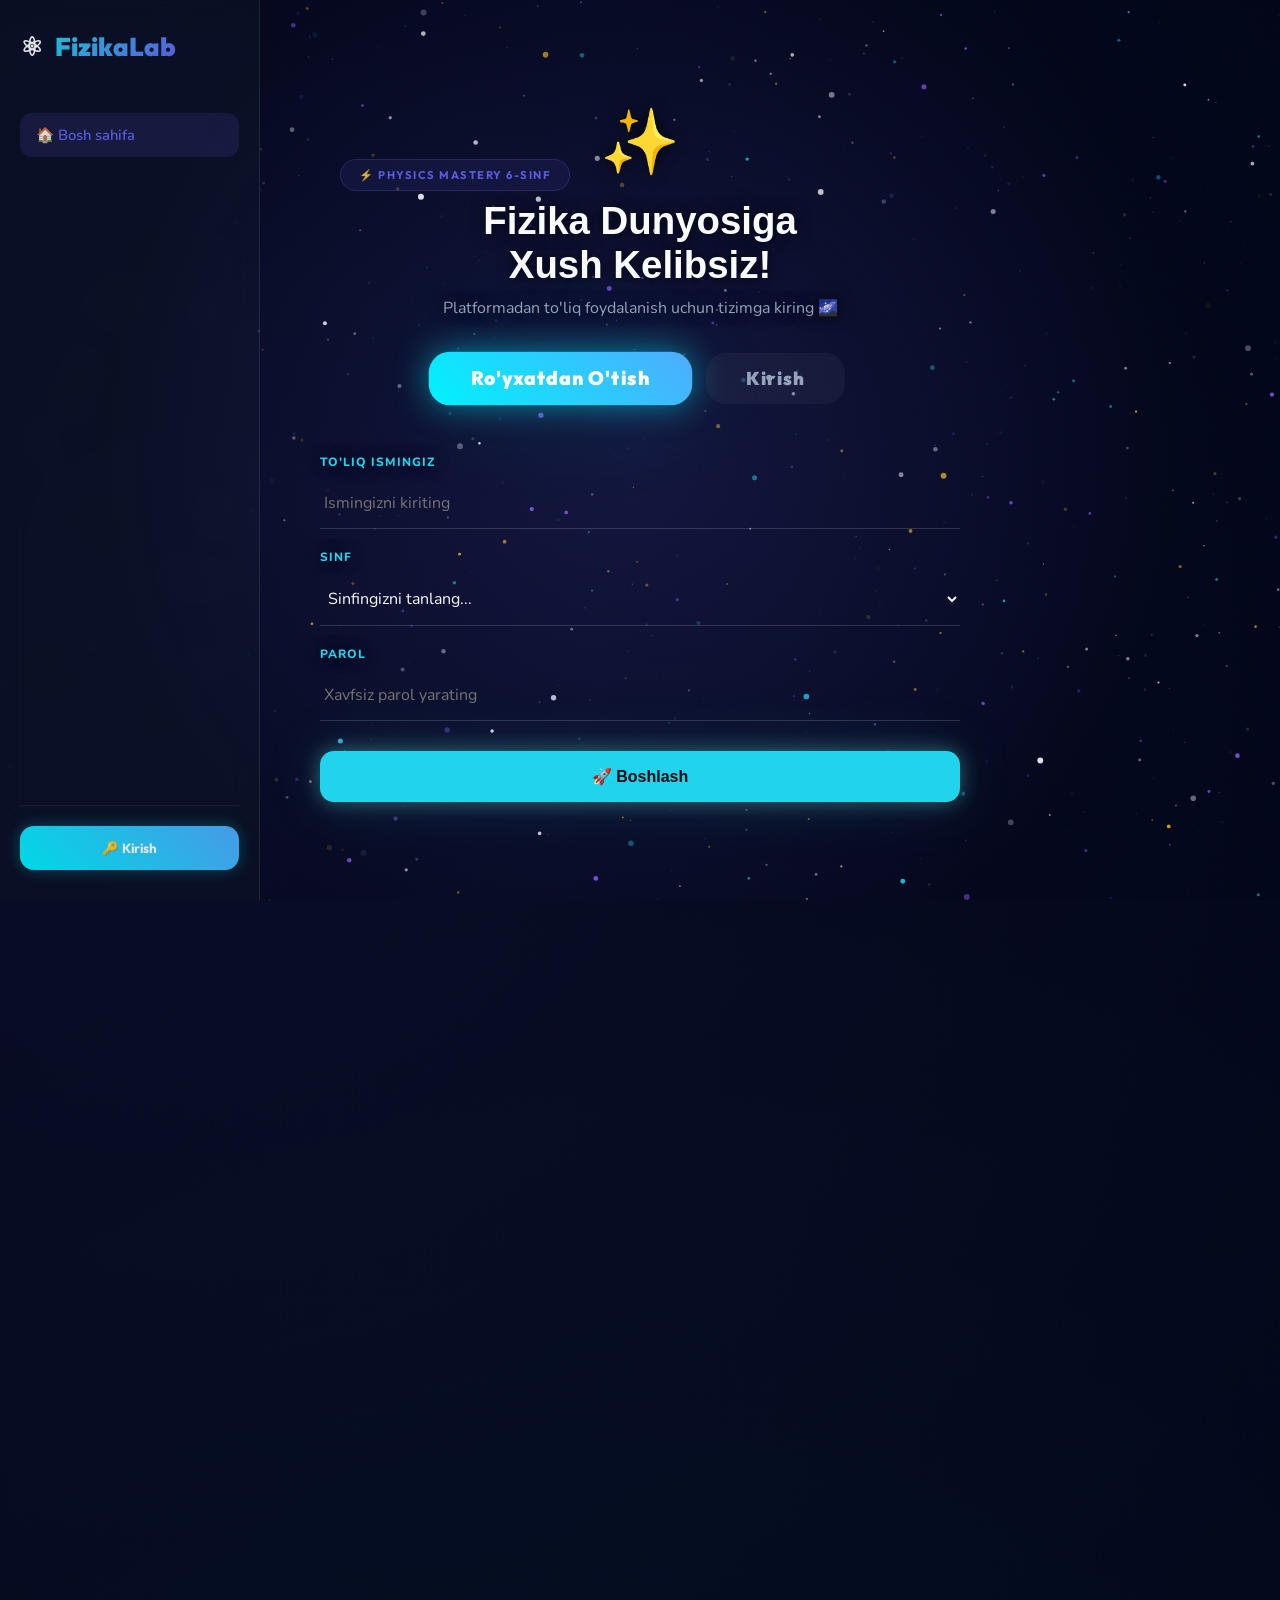
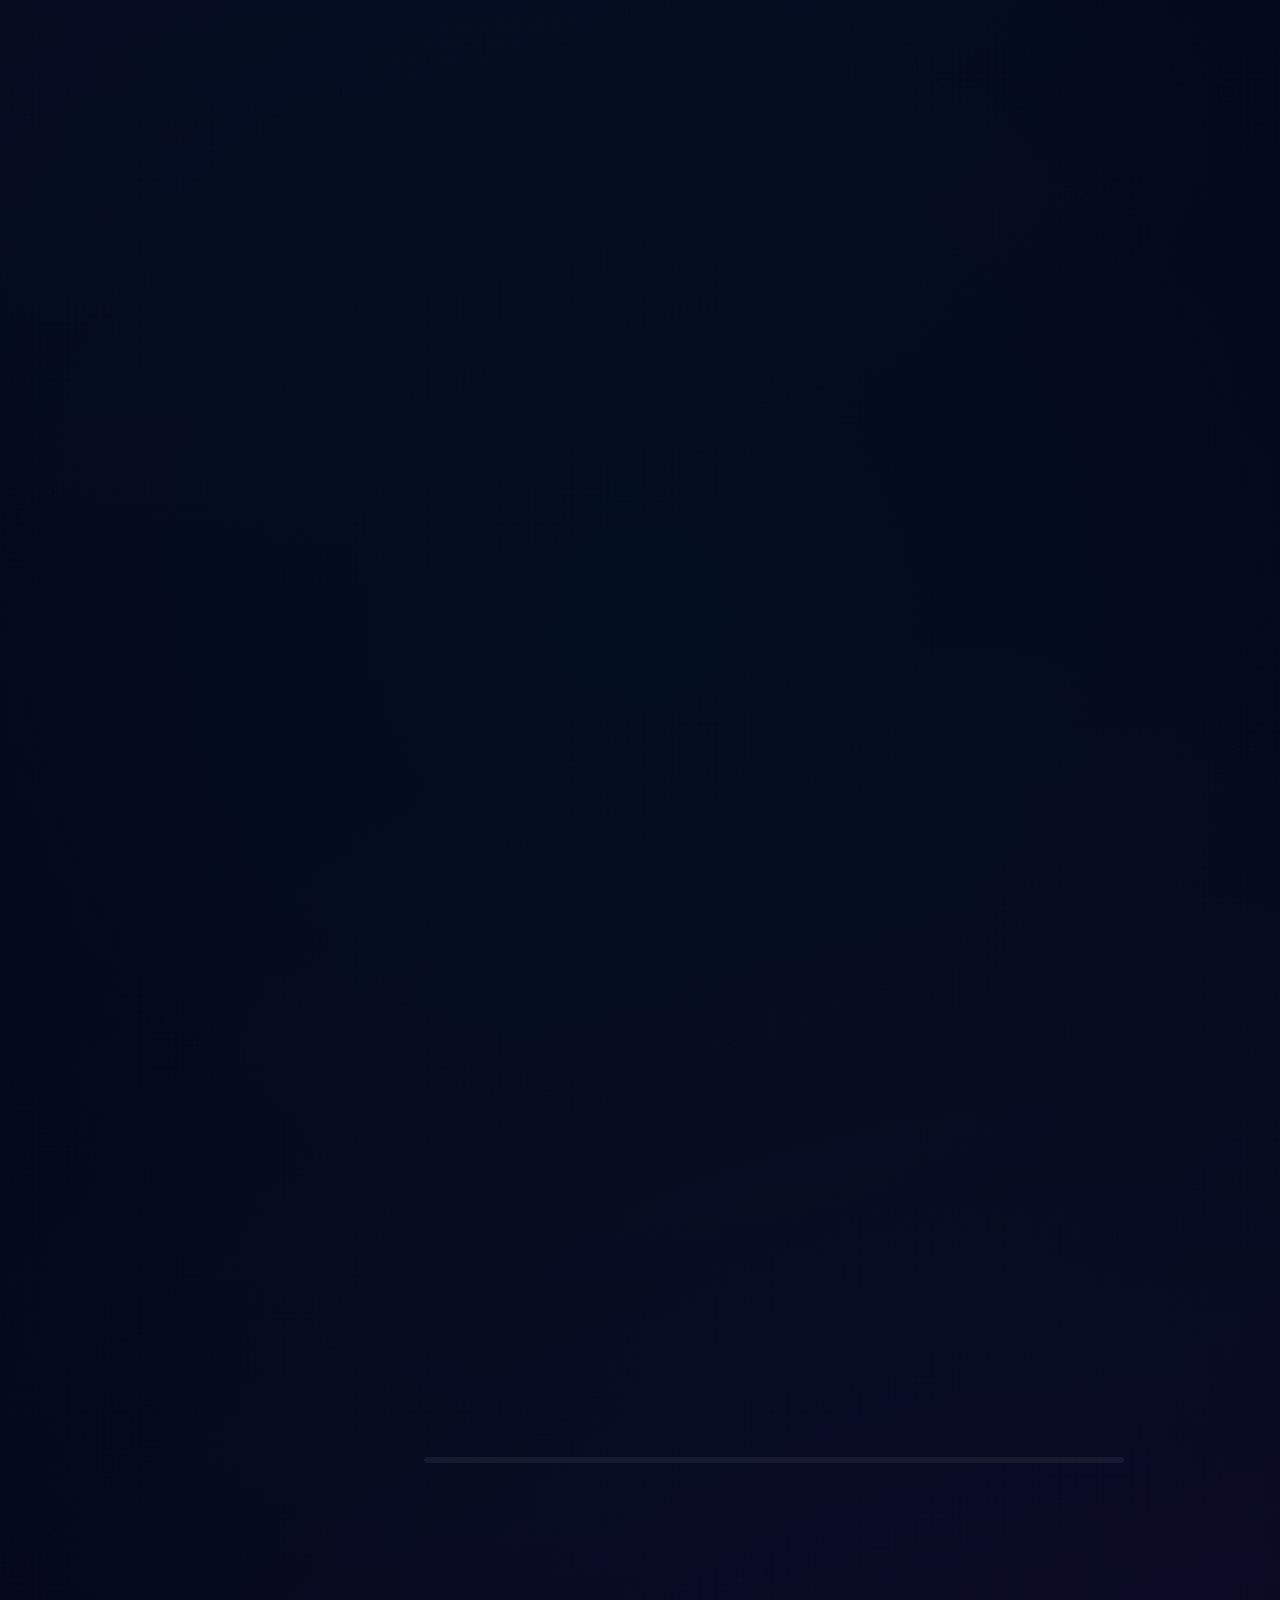
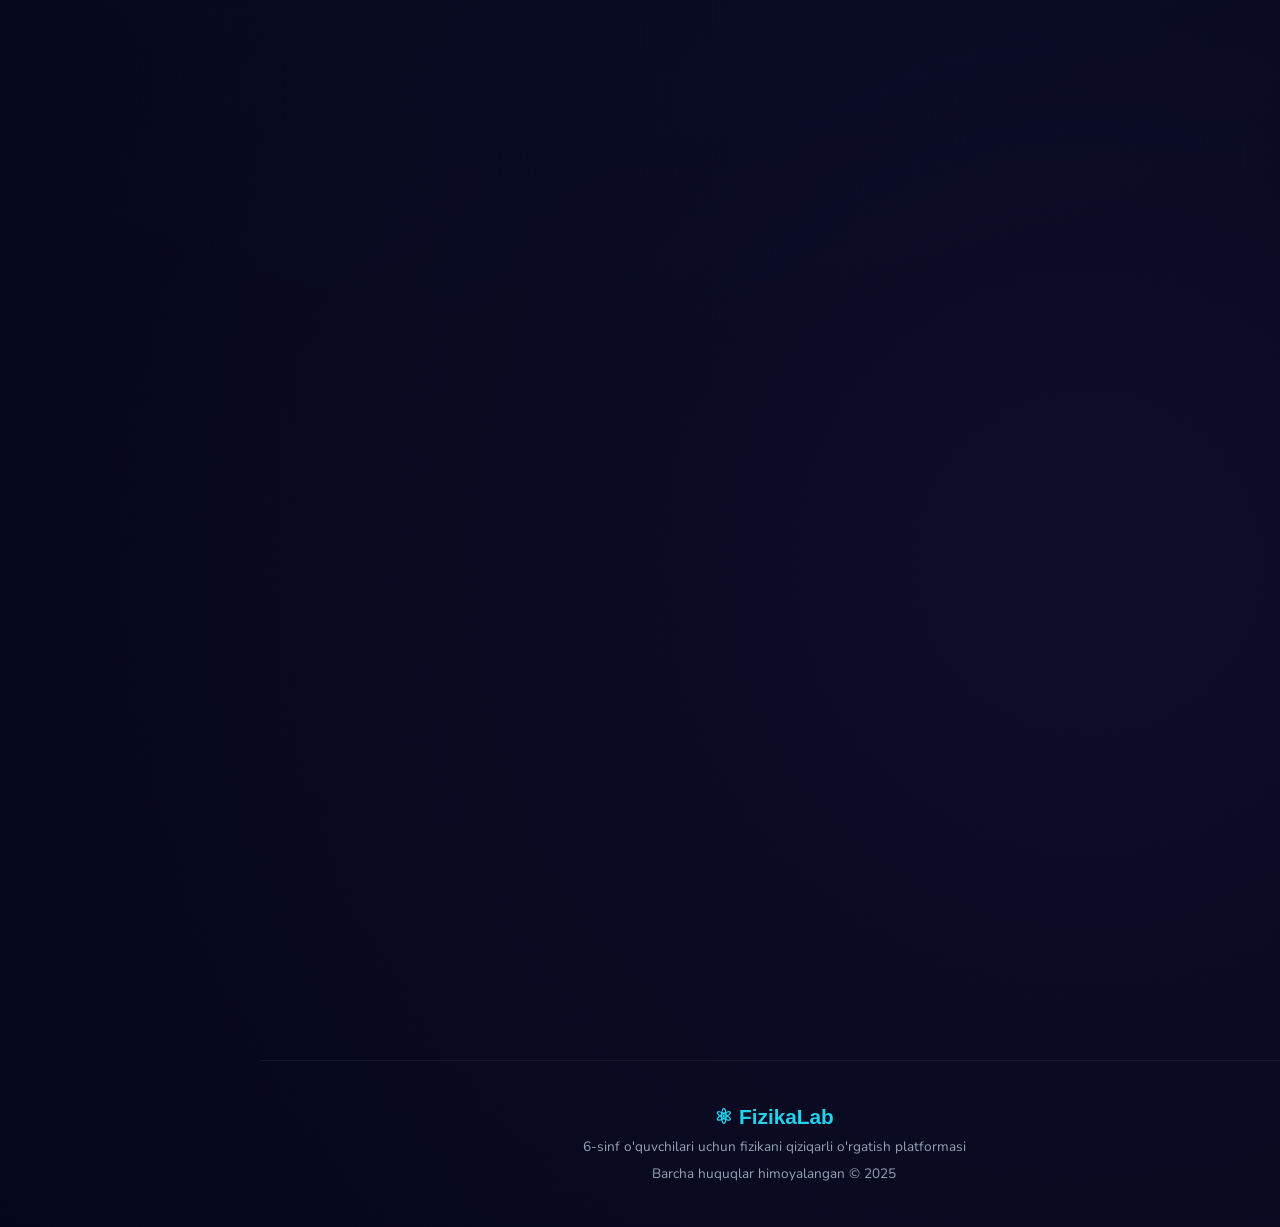
==== commit 89fa1902: "Deep Universe 2.0: 1000+ stars, parallax nebula, shooting stars, and zero-frame auth" ====
--- a/index.html
+++ b/index.html
@@ -15,7 +15,18 @@
 }
 *{margin:0;padding:0;box-sizing:border-box;}
 html{scroll-behavior:smooth;}
-body{background:var(--bg);color:var(--text);font-family:'Nunito',sans-serif;overflow-x:hidden;display:flex;}
+body{
+  background:var(--bg);color:var(--text);font-family:'Nunito',sans-serif;overflow-x:hidden;display:flex;
+  background-image:
+    radial-gradient(circle at 15% 15%,rgba(99,102,241,0.08),transparent 40%),
+    radial-gradient(circle at 85% 85%,rgba(168,85,247,0.08),transparent 40%),
+    radial-gradient(circle at 50% 50%,rgba(34,211,238,0.04),transparent 60%);
+  animation:cosmicPulse 20s infinite alternate;
+}
+@keyframes cosmicPulse{
+  0%{background-position:0% 0%;}
+  100%{background-position:5% 5%;}
+}
 canvas#stars{position:fixed;inset:0;z-index:0;pointer-events:none;}
 
 /* ────── SIDEBAR ────── */
@@ -230,48 +241,44 @@
 /* FADE-UP */
 @keyframes fadeD{from{opacity:0;transform:translateY(-20px);}to{opacity:1;transform:translateY(0);}}
 .fu{opacity:0;transform:translateY(30px);transition:opacity 0.65s ease,transform 0.65s ease;}
-/* ────── AUTH GATE (Cinematic) ────── */
+/* ────── AUTH GATE (Truly Frame-less) ────── */
 #authGate{
   position:fixed;inset:0;z-index:900;
-  background:rgba(2,6,23,0.3); /* Fully transparent for stars */
-  backdrop-filter:blur(8px);
+  background:rgba(2,6,23,0.1); /* Ultra transparent for space */
+  backdrop-filter:none; /* Keep space crisp */
   display:flex;align-items:center;justify-content:center;padding:20px;
   transition:opacity 0.6s ease;
   overflow-y:auto;
 }
-/* Live Nebula Background */
-#authGate::before{
-  content:'';position:absolute;inset:0;z-index:-1;
-  background:
-    radial-gradient(circle at 20% 30%,rgba(99,102,241,0.1),transparent 40%),
-    radial-gradient(circle at 80% 70%,rgba(168,85,247,0.1),transparent 40%);
-  animation:nebulaShift 12s linear infinite alternate;
-}
-@keyframes nebulaShift{
-  0%{transform:scale(1) translate(0,0);}
-  100%{transform:scale(1.1) translate(20px,20px);}
+/* Deep Cosmic Glow */
+#authGate::after{
+  content:'';position:absolute;inset:0;z-index:-2;
+  background:radial-gradient(circle,rgba(99,102,241,0.15) 0%,transparent 70%);
+  pointer-events:none;
 }
 
 #authGate.hidden{opacity:0;pointer-events:none;}
 
-/* AUTH CARD - Frame-less Glassmorphism */
+/* AUTH CARD - Zero Frame Cinematic */
 .auth-card{
-  background:transparent; /* No solid background, purely translucent */
-  max-width:620px;width:100%;padding:60px 40px;
-  animation:float 5s ease-in-out infinite;
+  background:transparent;
+  max-width:680px;width:100%;padding:60px 20px;
+  animation:float 6s ease-in-out infinite;
   position:relative;
-  /* Cinematic Spacing */
-}
-.auth-tabs{display:flex;gap:15px;margin-bottom:44px;justify-content:center;}
+  text-shadow:0 0 15px rgba(0,0,0,0.8);
+}
+.auth-tabs{display:flex;gap:20px;margin-bottom:50px;justify-content:center;}
 .auth-tab{
-  padding:14px 34px;font-family:'Outfit',sans-serif;font-weight:800;font-size:1.05rem;
-  background:rgba(255,255,255,0.03);border:none;
-  color:var(--muted);cursor:pointer;transition:all 0.3s;
-  border-radius:16px;
+  padding:14px 40px;font-family:'Outfit',sans-serif;font-weight:900;font-size:1.15rem;
+  background:rgba(255,255,255,0.04);border:none;
+  color:var(--muted);cursor:pointer;transition:all 0.4s;
+  border-radius:20px;
+  letter-spacing:1px;
 }
 .auth-tab.active{
   background:var(--neon-b);color:white;
-  box-shadow:0 0 25px rgba(0,242,254,0.4);
+  box-shadow:0 0 30px rgba(0,242,254,0.5),0 0 100px rgba(0,242,254,0.1);
+  transform:scale(1.05);
 }
 
 .auth-panel{display:none;}
@@ -280,7 +287,7 @@
 /* ────── MODALS ────── */
 .overlay{
   display:none;position:fixed;inset:0;z-index:500;
-  background:rgba(0,0,0,0.85);backdrop-filter:blur(15px);
+  background:rgba(0,0,0,0.9);backdrop-filter:blur(20px);
   align-items:center;justify-content:center;padding:20px;
 }
 .overlay.open{display:flex;}
@@ -556,42 +563,81 @@
 </div>
 
 <script>
-// ── PARALLAX STARS ──
+// ── DEEP UNIVERSE ENGINE ──
 const canvas = document.getElementById('stars');
 const ctx = canvas.getContext('2d');
-let W, H, stars = [];
+let W, H, stars = [], comets = [];
 let mx = 0, my = 0;
+
 function initStars(){
   W = canvas.width = innerWidth;
   H = canvas.height = innerHeight;
-  stars = [];
-  const colors = ['#fff', '#22d3ee', '#8b5cf6', '#fbbf24'];
-  for(let i=0;i<260;i++) stars.push({
-    x:Math.random()*W, y:Math.random()*H,
-    ox:0, oy:0,
-    r:Math.random()*1.8+0.2,
-    c:colors[Math.floor(Math.random()*colors.length)],
-    speed:Math.random()*0.04+0.005,
-    a:Math.random(), da:(Math.random()*0.004+0.001)*(Math.random()>.5?1:-1)
-  });
-}
+  stars = []; comets = [];
+  const colors = ['#fff', '#22d3ee', '#8b5cf6', '#fbbf24', '#fff'];
+  // 800+ Stars in 3 parallax layers
+  for(let i=0;i<850;i++){
+    const layer = Math.random() > 0.8 ? 3 : (Math.random() > 0.4 ? 2 : 1);
+    stars.push({
+      x:Math.random()*W, y:Math.random()*H,
+      ox:0, oy:0,
+      r:layer === 3 ? Math.random()*2+1 : (layer === 2 ? Math.random()*1.2+0.5 : Math.random()*0.6+0.1),
+      c:colors[Math.floor(Math.random()*colors.length)],
+      speed:layer * 0.015,
+      layer:layer,
+      a:Math.random(), da:(Math.random()*0.005+0.001)*(Math.random()>.5?1:-1)
+    });
+  }
+}
+
+function spawnComet(){
+  if(Math.random() > 0.993 && comets.length < 2){
+    comets.push({
+      x: Math.random()*W, y: -20,
+      vx: (Math.random()-0.5)*10, vy: Math.random()*15 + 10,
+      len: Math.random()*80 + 40, opacity: 1
+    });
+  }
+}
+
 document.addEventListener('mousemove', e=>{
-  mx = (e.clientX/W - 0.5)*1.5;
-  my = (e.clientY/H - 0.5)*1.5;
+  mx = (e.clientX/W - 0.5)*2;
+  my = (e.clientY/H - 0.5)*2;
 });
+
 function drawStars(){
   ctx.clearRect(0,0,W,H);
+  
+  // Draw Stars
   stars.forEach(s=>{
     s.a += s.da;
     if(s.a>1||s.a<0) s.da*=-1;
-    s.ox += (mx*s.speed*25 - s.ox)*0.05;
-    s.oy += (my*s.speed*25 - s.oy)*0.05;
+    // Parallax movement
+    s.ox += (mx * s.speed * 40 - s.ox)*0.05;
+    s.oy += (my * s.speed * 40 - s.oy)*0.05;
+    
     ctx.beginPath();
-    ctx.arc(s.x+s.ox, s.y+s.oy, s.r, 0, Math.PI*2);
+    ctx.arc(s.x + s.ox, s.y + s.oy, s.r, 0, Math.PI*2);
     ctx.fillStyle = s.c;
-    ctx.globalAlpha = Math.abs(s.a);
+    ctx.globalAlpha = Math.abs(s.a) * (s.layer/3);
     ctx.fill();
   });
+  
+  // Draw Comets
+  spawnComet();
+  comets.forEach((c, idx)=>{
+    c.x += c.vx; c.y += c.vy;
+    c.opacity -= 0.01;
+    if(c.opacity <= 0) comets.splice(idx, 1);
+    else {
+      ctx.beginPath();
+      ctx.strokeStyle = `rgba(255,255,255,${c.opacity})`;
+      ctx.lineWidth = 2;
+      ctx.moveTo(c.x, c.y);
+      ctx.lineTo(c.x - c.vx*2, c.y - c.vy*2);
+      ctx.stroke();
+    }
+  });
+
   ctx.globalAlpha = 1;
   requestAnimationFrame(drawStars);
 }
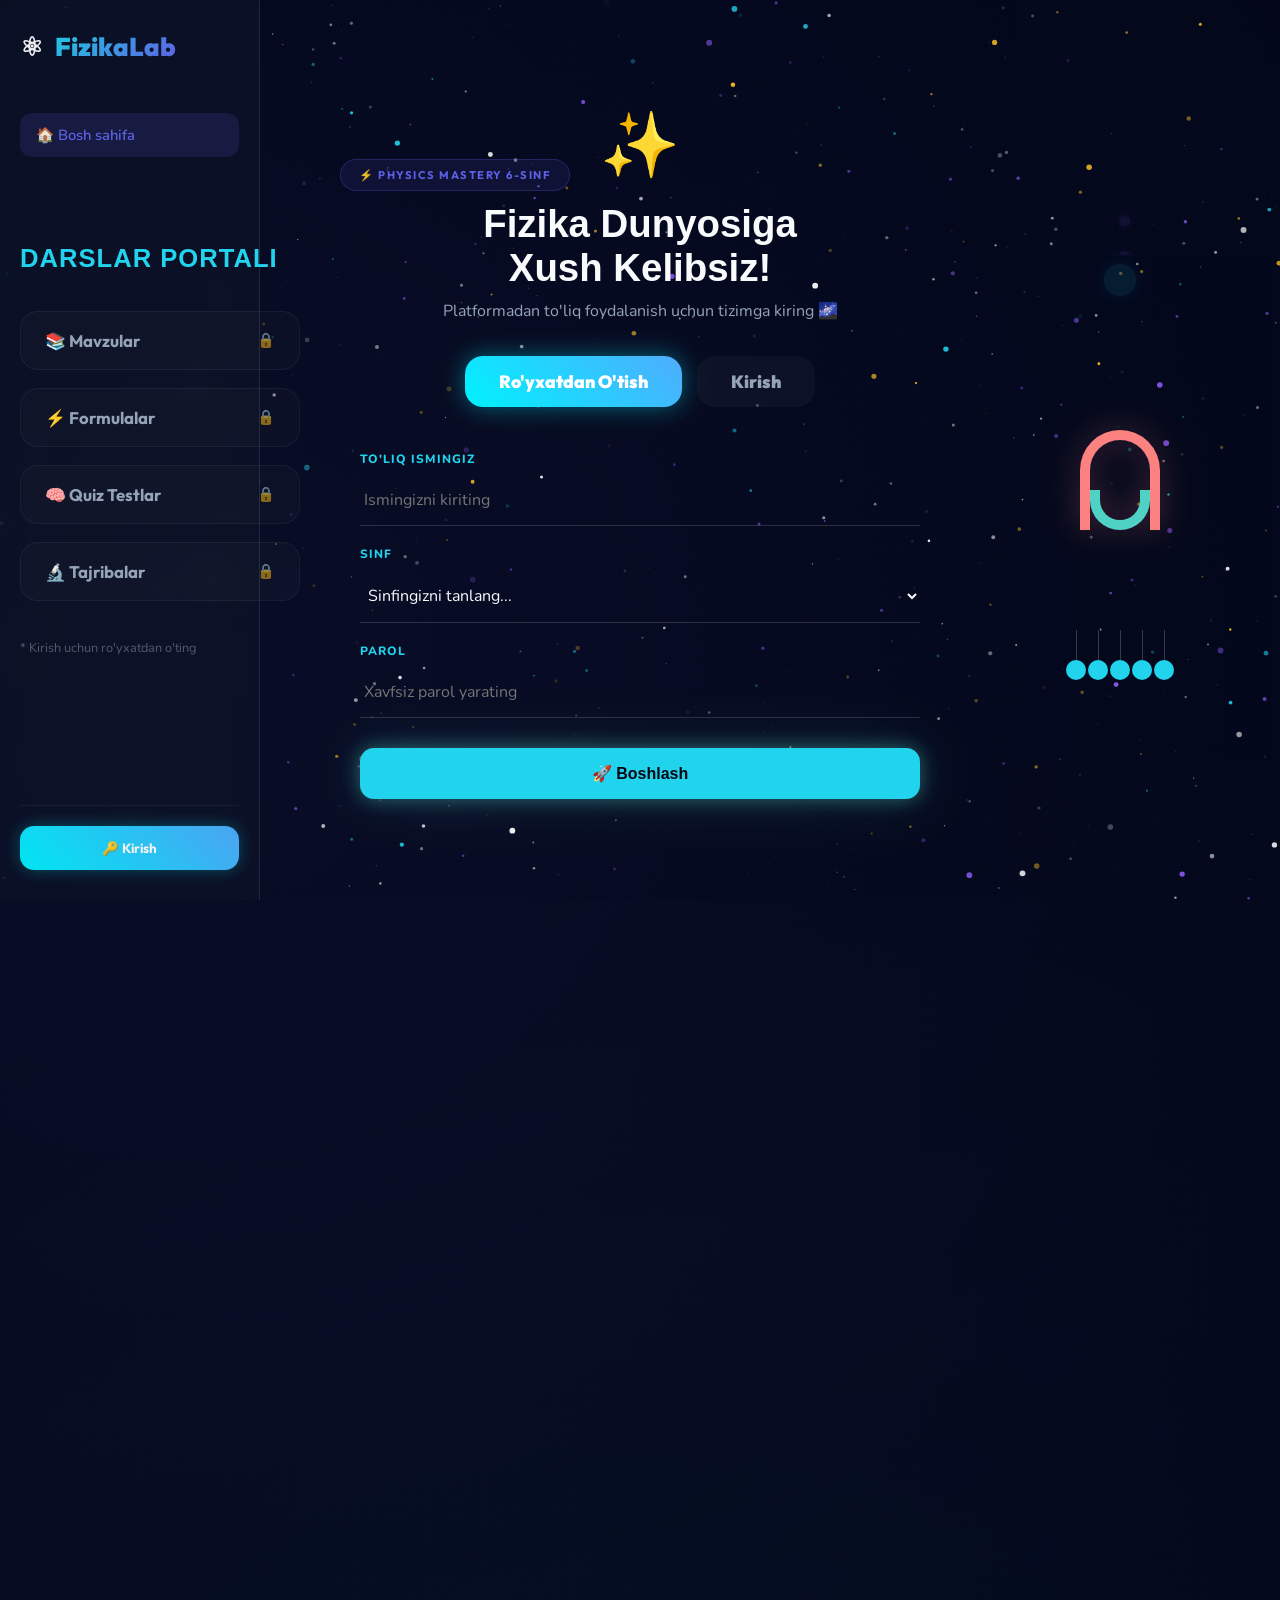
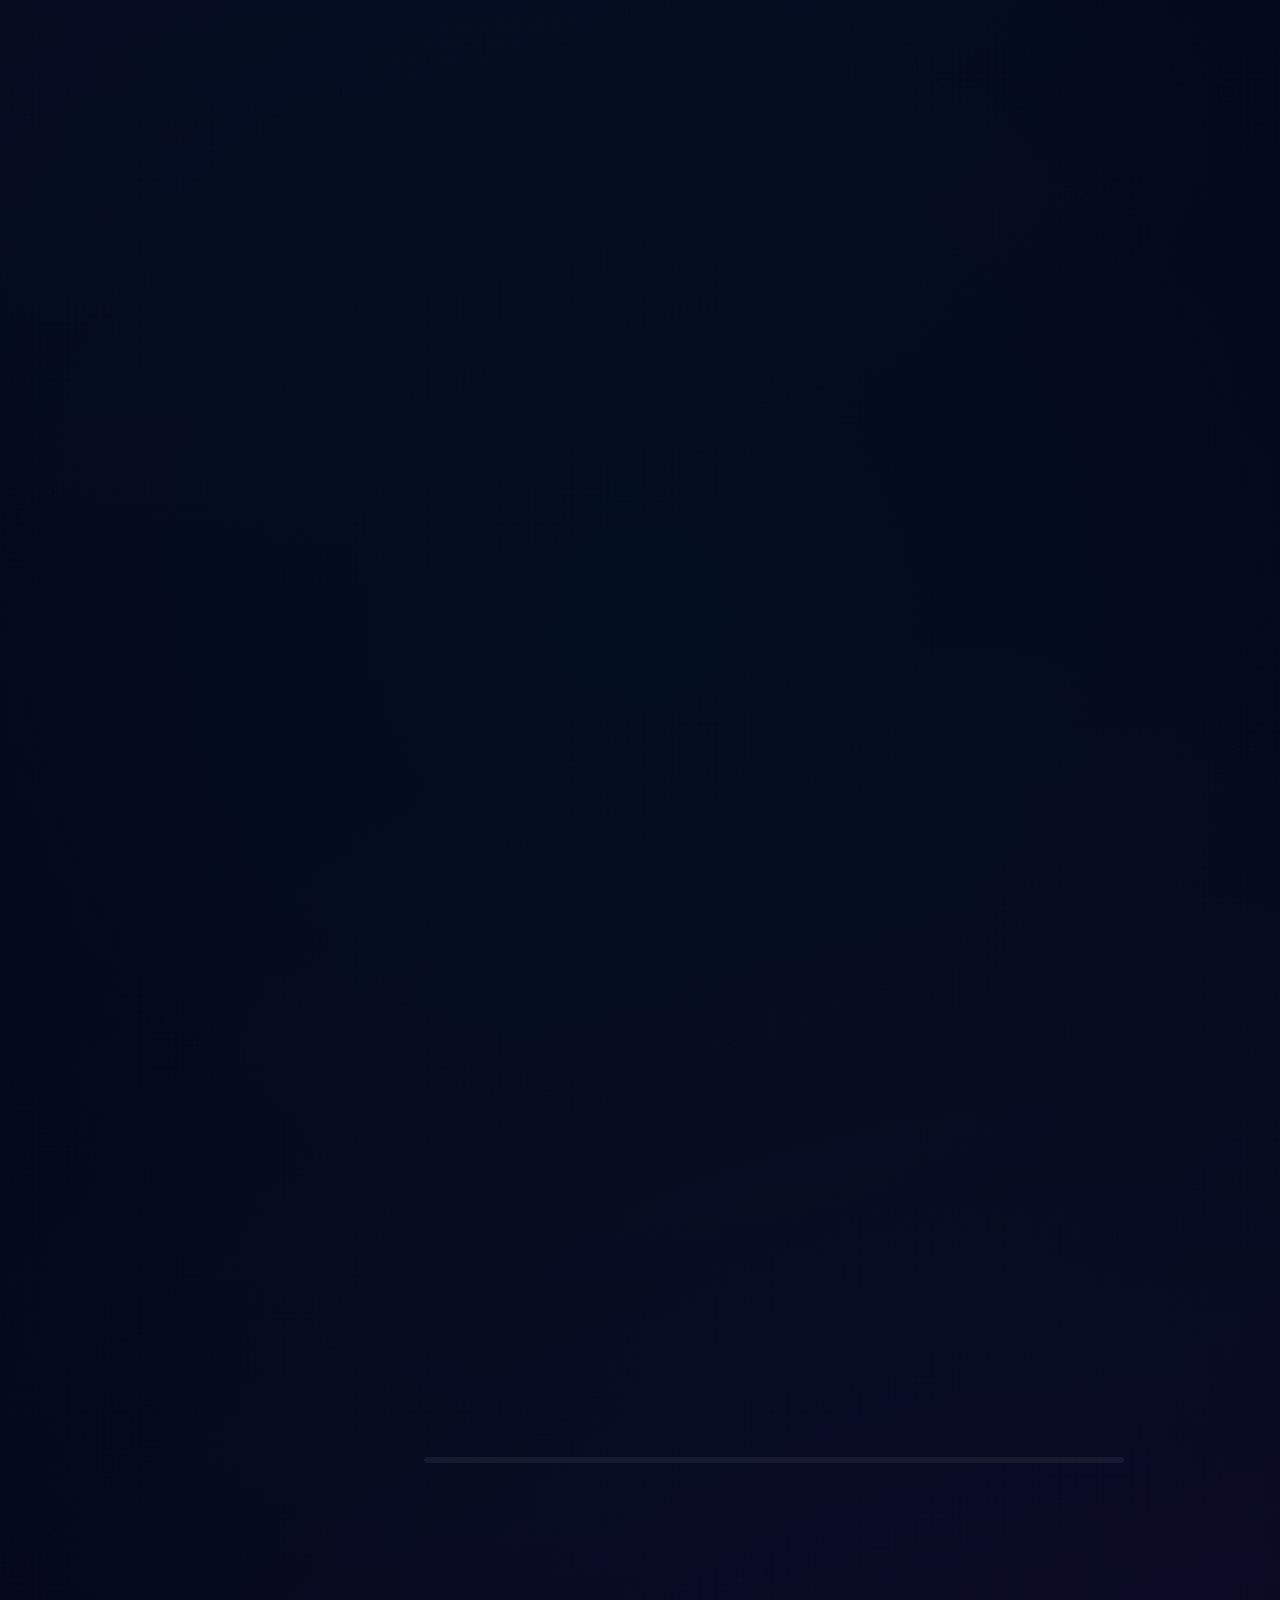
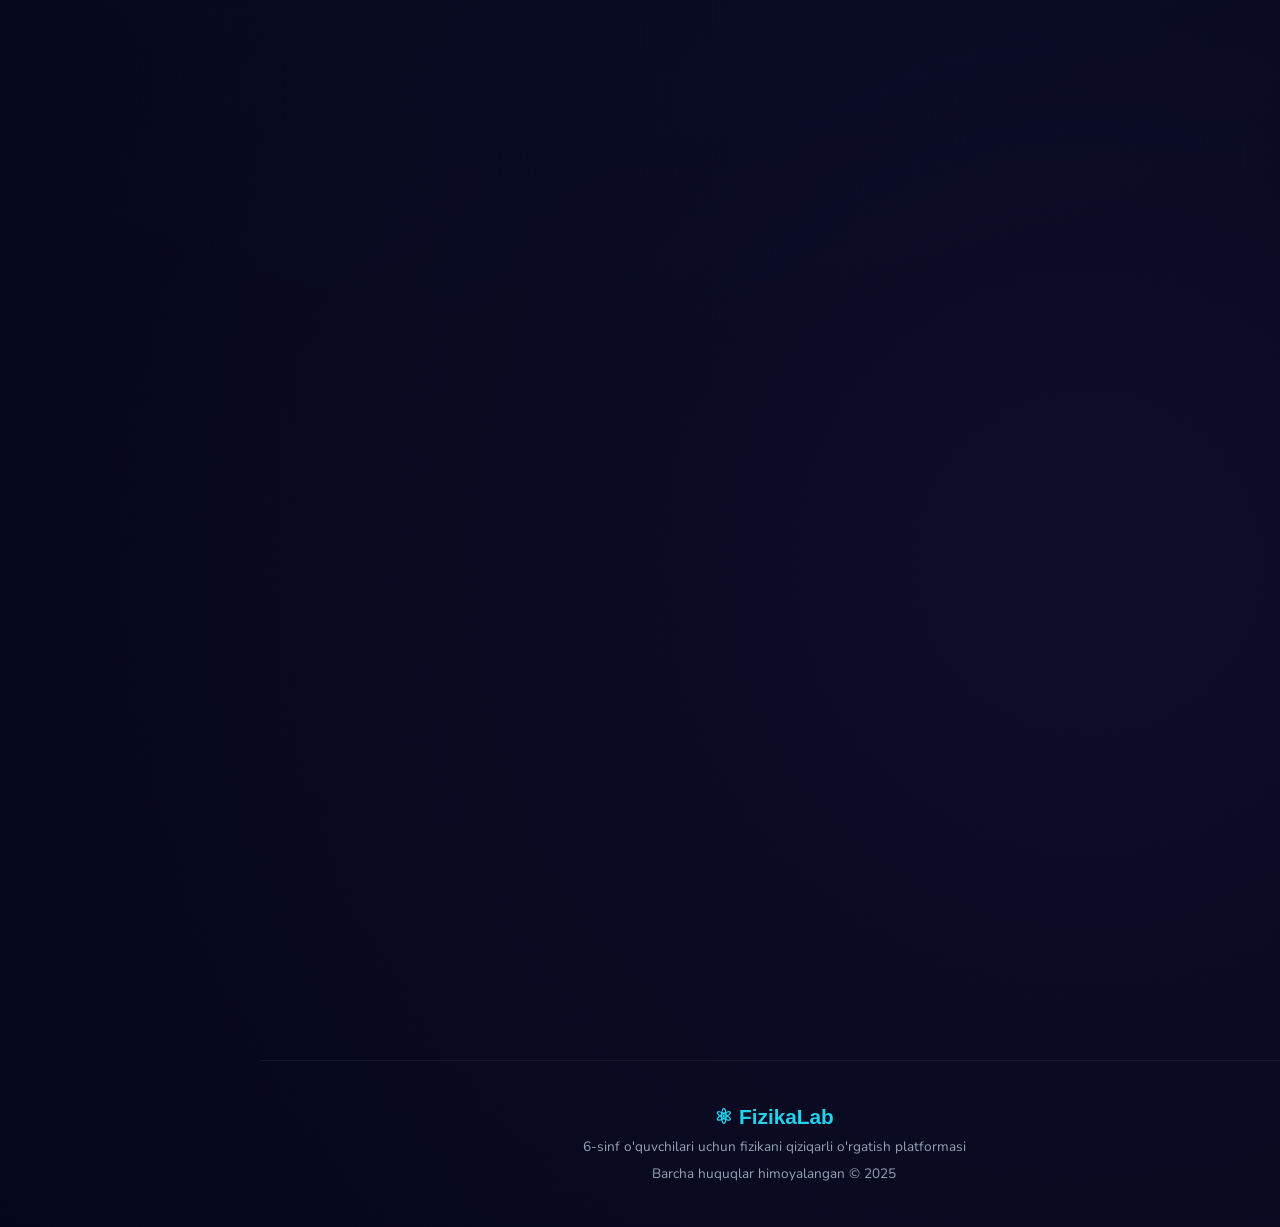
==== commit add63313: "Cinematic Portal: 3-column auth layout with sections and live physics animations" ====
--- a/index.html
+++ b/index.html
@@ -241,44 +241,102 @@
 /* FADE-UP */
 @keyframes fadeD{from{opacity:0;transform:translateY(-20px);}to{opacity:1;transform:translateY(0);}}
 .fu{opacity:0;transform:translateY(30px);transition:opacity 0.65s ease,transform 0.65s ease;}
-/* ────── AUTH GATE (Truly Frame-less) ────── */
+/* ────── AUTH PORTAL (Cinematic 3-Column) ────── */
 #authGate{
   position:fixed;inset:0;z-index:900;
-  background:rgba(2,6,23,0.1); /* Ultra transparent for space */
-  backdrop-filter:none; /* Keep space crisp */
+  background:rgba(2,6,23,0.05); /* Deepest transparency */
   display:flex;align-items:center;justify-content:center;padding:20px;
-  transition:opacity 0.6s ease;
-  overflow-y:auto;
-}
-/* Deep Cosmic Glow */
-#authGate::after{
-  content:'';position:absolute;inset:0;z-index:-2;
-  background:radial-gradient(circle,rgba(99,102,241,0.15) 0%,transparent 70%);
-  pointer-events:none;
-}
+  transition:opacity 0.6s ease;overflow:hidden;
+}
+
+/* PORTAL ENGINE */
+.auth-portal{
+  display:flex;align-items:center;justify-content:space-between;
+  width:100%;max-width:1400px;gap:40px;
+}
+
+/* LEFT: SECTIONS LIST */
+.auth-side-l{
+  flex:1;max-width:300px;display:flex;flex-direction:column;gap:18px;
+  animation:fadeL 1s ease both;
+}
+.auth-side-l h3{font-family:'Exo 2',sans-serif;font-size:1.6rem;font-weight:800;color:var(--t);margin-bottom:20px;letter-spacing:1px;text-transform:uppercase;}
+.auth-nav-item{
+  padding:18px 24px;border-radius:18px;background:rgba(255,255,255,0.02);
+  border:1px solid rgba(255,255,255,0.05);color:var(--muted);
+  font-family:'Outfit',sans-serif;font-weight:700;font-size:1.05rem;
+  display:flex;justify-content:space-between;align-items:center;
+  transition:all 0.3s cubic-bezier(0.4,0,0.2,1);cursor:not-allowed;
+}
+.auth-nav-item:hover{background:rgba(255,255,255,0.05);transform:translateX(10px);color:white;}
+.auth-nav-item .lock{font-size:0.9rem;opacity:0.6;}
+
+/* RIGHT: PHYSICS OBJECTS */
+.auth-side-r{
+  flex:1;max-width:360px;height:550px;position:relative;
+  display:flex;flex-direction:column;justify-content:space-around;
+  align-items:center;animation:fadeR 1s ease both;
+}
+
+/* ⚛ ATOM ANIMATION */
+.atom{position:relative;width:120px;height:120px;perspective:500px;}
+.nucleus{position:absolute;inset:44px;background:var(--t);border-radius:50%;box-shadow:0 0 20px var(--t);}
+.orbit{
+  position:absolute;inset:0;border:1.5px solid rgba(255,255,255,0.1);
+  border-radius:50%;animation:rotate 3s linear infinite;
+}
+.orbit::after{
+  content:'';position:absolute;top:-5px;left:50%;width:10px;height:10px;
+  background:var(--p);border-radius:50%;box-shadow:0 0 10px var(--p);
+}
+.orbit:nth-child(2){transform:rotateX(60deg);animation-duration:4s;}
+.orbit:nth-child(3){transform:rotateY(60deg);animation-duration:5s;}
+
+/* 🧲 MAGNET ANIMATION */
+.magnet-u{
+  width:80px;height:100px;border:10px solid #fc8181;border-bottom:none;
+  border-radius:40px 40px 0 0;position:relative;
+  filter:drop-shadow(0 0 15px rgba(252,129,129,0.3));
+}
+.magnet-u::after{
+  content:'';position:absolute;inset:0;border:10px solid #4fd1c5;
+  border-top:none;border-radius:0 0 40px 40px;top:50px;
+}
+
+/* ⚙ NEWTON CRADLE */
+.cradle{display:flex;gap:2px;padding-top:40px;}
+.ball{
+  width:20px;height:20px;background:var(--t);border-radius:50%;
+  position:relative;transform-origin:top center;
+}
+.ball::before{content:'';position:absolute;top:-30px;left:50%;width:1px;height:30px;background:rgba(255,255,255,0.2);}
+.ball:first-child{animation:swing-l 1s ease-in-out infinite alternate;}
+.ball:last-child{animation:swing-r 1s ease-in-out infinite alternate-reverse;}
+
+@keyframes rotate{100%{transform:rotate(360deg);}}
+@keyframes swing-l{0%{transform:rotate(30deg);} 50%,100%{transform:rotate(0deg);}}
+@keyframes swing-r{0%,50%{transform:rotate(0deg);} 100%{transform:rotate(-30deg);}}
+@keyframes fadeL{from{opacity:0;transform:translateX(-50px);}to{opacity:1;transform:translateX(0);}}
+@keyframes fadeR{from{opacity:0;transform:translateX(50px);}to{opacity:1;transform:translateX(0);}}
 
 #authGate.hidden{opacity:0;pointer-events:none;}
 
-/* AUTH CARD - Zero Frame Cinematic */
+/* AUTH CARD */
 .auth-card{
-  background:transparent;
-  max-width:680px;width:100%;padding:60px 20px;
-  animation:float 6s ease-in-out infinite;
-  position:relative;
-  text-shadow:0 0 15px rgba(0,0,0,0.8);
-}
-.auth-tabs{display:flex;gap:20px;margin-bottom:50px;justify-content:center;}
+  flex:2;background:transparent;
+  max-width:620px;width:100%;padding:20px;
+  animation:float 6s ease-in-out infinite;position:relative;
+}
+.auth-tabs{display:flex;gap:15px;margin-bottom:44px;justify-content:center;}
 .auth-tab{
-  padding:14px 40px;font-family:'Outfit',sans-serif;font-weight:900;font-size:1.15rem;
-  background:rgba(255,255,255,0.04);border:none;
+  padding:14px 34px;font-family:'Outfit',sans-serif;font-weight:900;font-size:1.1rem;
+  background:rgba(255,255,255,0.03);border:none;
   color:var(--muted);cursor:pointer;transition:all 0.4s;
-  border-radius:20px;
-  letter-spacing:1px;
+  border-radius:18px;
 }
 .auth-tab.active{
   background:var(--neon-b);color:white;
-  box-shadow:0 0 30px rgba(0,242,254,0.5),0 0 100px rgba(0,242,254,0.1);
-  transform:scale(1.05);
+  box-shadow:0 0 25px rgba(0,242,254,0.4);
 }
 
 .auth-panel{display:none;}
@@ -342,6 +400,8 @@
 /* RESPONSIVE */
 @media(max-width:991px){
   .sidebar{transform:translateX(-100%);}
+  .auth-side-l, .auth-side-r {display:none;}
+  .auth-portal{justify-content:center;}
   .sidebar.open{transform:translateX(0);}
   .content-wrapper{margin-left:0;}
   .hero{grid-template-columns:1fr;padding:100px 20px 40px;text-align:center;}
@@ -358,43 +418,76 @@
 
 <!-- ══ AUTH GATE ══ -->
 <div id="authGate">
-  <div class="auth-card">
-    <div style="text-align:center;margin-bottom:34px">
-      <div style="font-size:4rem;margin-bottom:12px">✨</div>
-      <h2 style="font-family:'Exo 2',sans-serif;font-size:2.4rem;font-weight:900;margin-bottom:10px">
-        Fizika Dunyosiga <br><span>Xush Kelibsiz!</span>
-      </h2>
-      <p style="color:var(--muted);font-size:1rem;max-width:400px;margin:0 auto">Platformadan to'liq foydalanish uchun tizimga kiring 🌌</p>
-    </div>
-
-    <!-- TABS -->
-    <div class="auth-tabs">
-      <button class="auth-tab active" id="tabReg" onclick="switchAuthTab('reg')">Ro'yxatdan O'tish</button>
-      <button class="auth-tab" id="tabLogin" onclick="switchAuthTab('login')">Kirish</button>
-    </div>
-
-    <!-- REGISTER PANEL -->
-    <div class="auth-panel active" id="panelReg">
-      <div class="inp-wrap"><label>TO'LIQ ISMINGIZ</label><input type="text" id="gRegName" placeholder="Ismingizni kiriting"></div>
-      <div class="inp-wrap"><label>SINF</label>
-        <select id="gRegClass">
-          <option value="">Sinfingizni tanlang...</option>
-          <option>6-A</option><option>6-B</option><option>6-C</option><option>6-D</option><option>Boshqa</option>
-        </select>
+  <div class="auth-portal">
+    <!-- LEFT: Sections -->
+    <div class="auth-side-l">
+      <h3>Darslar Portali</h3>
+      <div class="auth-nav-item">📚 Mavzular <span class="lock">🔒</span></div>
+      <div class="auth-nav-item">⚡ Formulalar <span class="lock">🔒</span></div>
+      <div class="auth-nav-item">🧠 Quiz Testlar <span class="lock">🔒</span></div>
+      <div class="auth-nav-item">🔬 Tajribalar <span class="lock">🔒</span></div>
+      <div style="margin-top:20px;color:rgba(255,255,255,0.3);font-size:0.8rem;">* Kirish uchun ro'yxatdan o'ting</div>
+    </div>
+
+    <!-- CENTER: Auth Card -->
+    <div class="auth-card">
+      <div style="text-align:center;margin-bottom:34px">
+        <div style="font-size:4rem;margin-bottom:12px">✨</div>
+        <h2 style="font-family:'Exo 2',sans-serif;font-size:2.4rem;font-weight:900;margin-bottom:10px">
+          Fizika Dunyosiga <br><span>Xush Kelibsiz!</span>
+        </h2>
+        <p style="color:var(--muted);font-size:1rem;max-width:400px;margin:0 auto">Platformadan to'liq foydalanish uchun tizimga kiring 🌌</p>
       </div>
-      <div class="inp-wrap"><label>PAROL</label><input type="password" id="gRegPass" placeholder="Xavfsiz parol yarating"></div>
-      <div class="modal-err" id="gRegErr"></div>
-      <div class="modal-ok" id="gRegOk"></div>
-      <button class="btn-neon primary" style="width:100%;margin-top:10px;padding:16px" onclick="doGateRegister()">🚀 Boshlash</button>
-    </div>
-
-    <!-- LOGIN PANEL -->
-    <div class="auth-panel" id="panelLogin">
-      <div class="inp-wrap"><label>LOGIN (ADMIN) YOKI ISM</label><input type="text" id="gLoginUser" placeholder="Asilbek yoki Ism"></div>
-      <div class="inp-wrap"><label>PAROL</label><input type="password" id="gLoginPass" placeholder="••••••••"></div>
-      <div class="modal-err" id="gLoginErr"></div>
-      <div class="modal-ok" id="gLoginOk"></div>
-      <button class="btn-neon primary" style="width:100%;margin-top:10px;padding:16px" onclick="doGateLogin()">🔑 Kirish</button>
+
+      <!-- TABS -->
+      <div class="auth-tabs">
+        <button class="auth-tab active" id="tabReg" onclick="switchAuthTab('reg')">Ro'yxatdan O'tish</button>
+        <button class="auth-tab" id="tabLogin" onclick="switchAuthTab('login')">Kirish</button>
+      </div>
+
+      <!-- REGISTER PANEL -->
+      <div class="auth-panel active" id="panelReg">
+        <div class="inp-wrap"><label>TO'LIQ ISMINGIZ</label><input type="text" id="gRegName" placeholder="Ismingizni kiriting"></div>
+        <div class="inp-wrap"><label>SINF</label>
+          <select id="gRegClass">
+            <option value="">Sinfingizni tanlang...</option>
+            <option>6-A</option><option>6-B</option><option>6-C</option><option>6-D</option><option>Boshqa</option>
+          </select>
+        </div>
+        <div class="inp-wrap"><label>PAROL</label><input type="password" id="gRegPass" placeholder="Xavfsiz parol yarating"></div>
+        <div class="modal-err" id="gRegErr"></div>
+        <div class="modal-ok" id="gRegOk"></div>
+        <button class="btn-neon primary" style="width:100%;margin-top:10px;padding:16px" onclick="doGateRegister()">🚀 Boshlash</button>
+      </div>
+
+      <!-- LOGIN PANEL -->
+      <div class="auth-panel" id="panelLogin">
+        <div class="inp-wrap"><label>LOGIN (ADMIN) YOKI ISM</label><input type="text" id="gLoginUser" placeholder="Asilbek yoki Ism"></div>
+        <div class="inp-wrap"><label>PAROL</label><input type="password" id="gLoginPass" placeholder="••••••••"></div>
+        <div class="modal-err" id="gLoginErr"></div>
+        <div class="modal-ok" id="gLoginOk"></div>
+        <button class="btn-neon primary" style="width:100%;margin-top:10px;padding:16px" onclick="doGateLogin()">🔑 Kirish</button>
+      </div>
+    </div>
+
+    <!-- RIGHT: Physics Animations -->
+    <div class="auth-side-r">
+      <div class="atom">
+        <div class="nucleus"></div>
+        <div class="orbit"></div>
+        <div class="orbit"></div>
+        <div class="orbit"></div>
+      </div>
+      
+      <div class="magnet-u"></div>
+      
+      <div class="cradle">
+        <div class="ball"></div>
+        <div class="ball"></div>
+        <div class="ball"></div>
+        <div class="ball"></div>
+        <div class="ball"></div>
+      </div>
     </div>
   </div>
 </div>
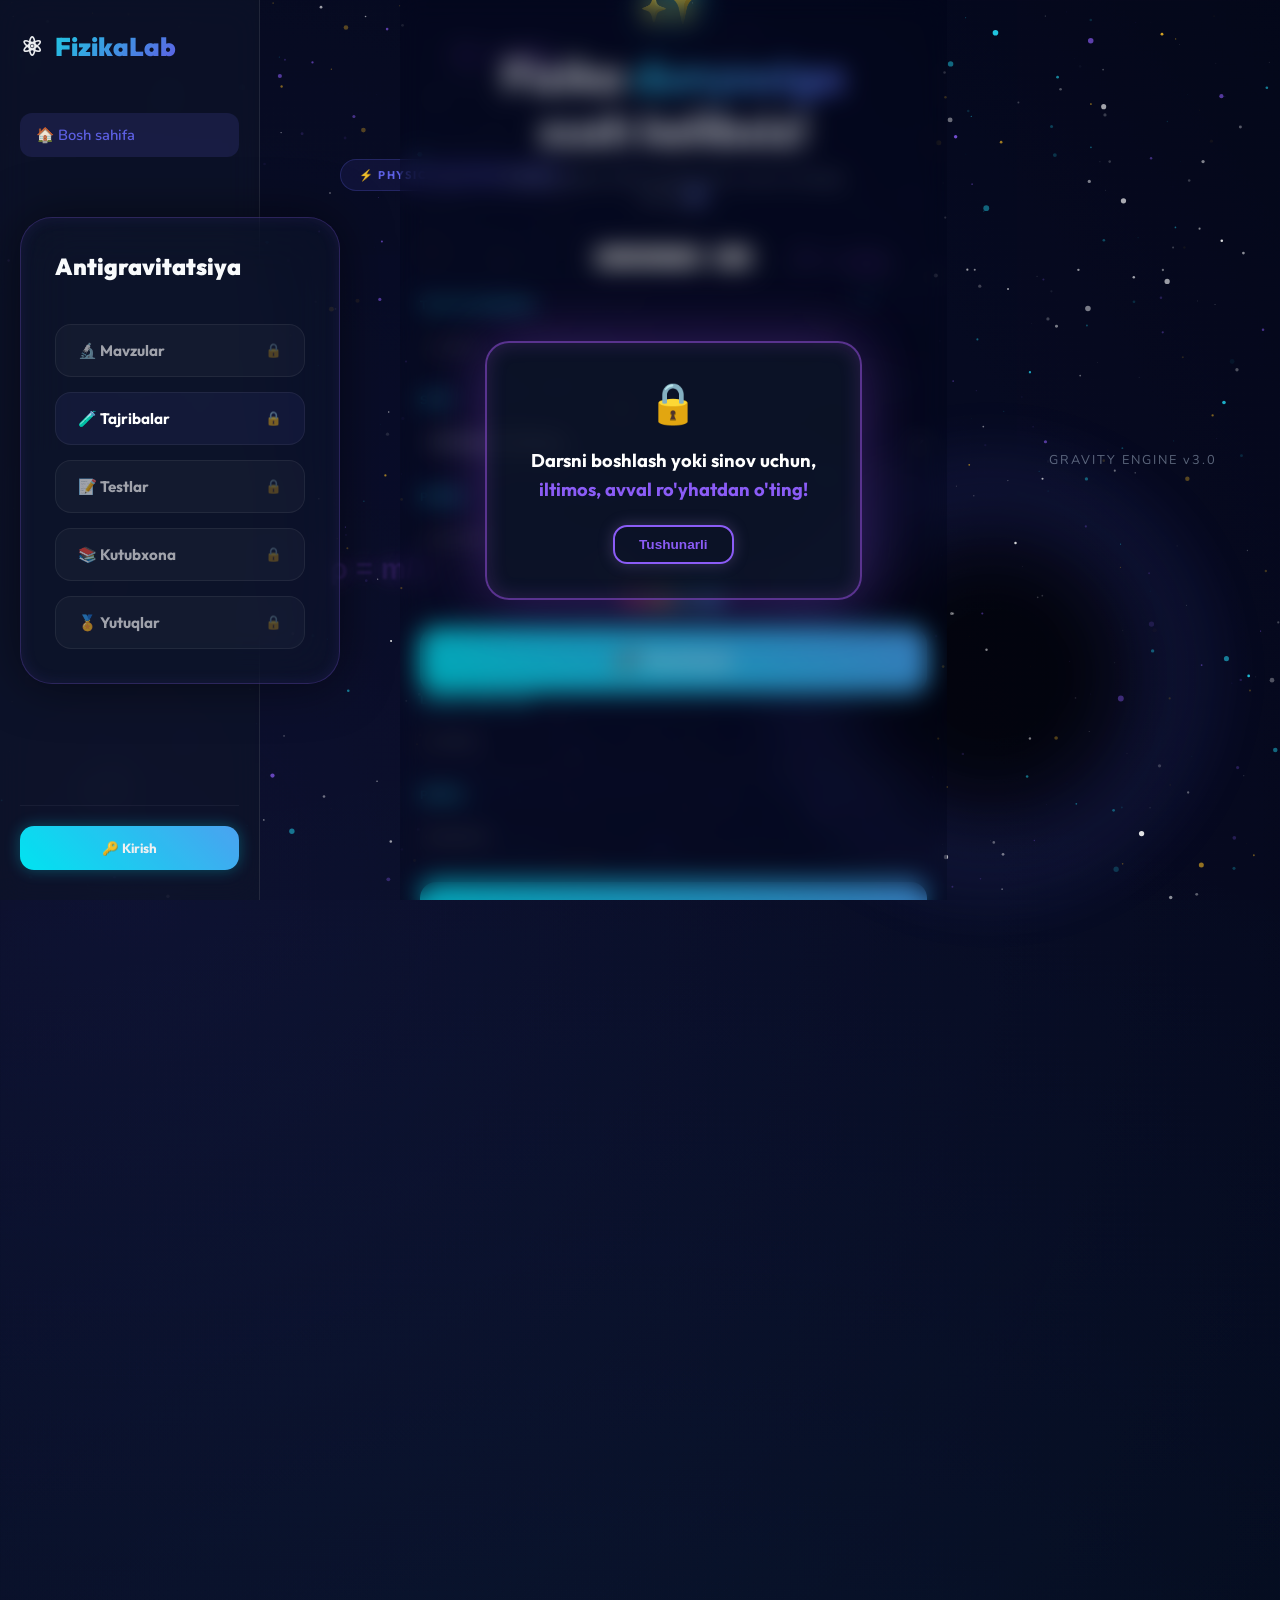
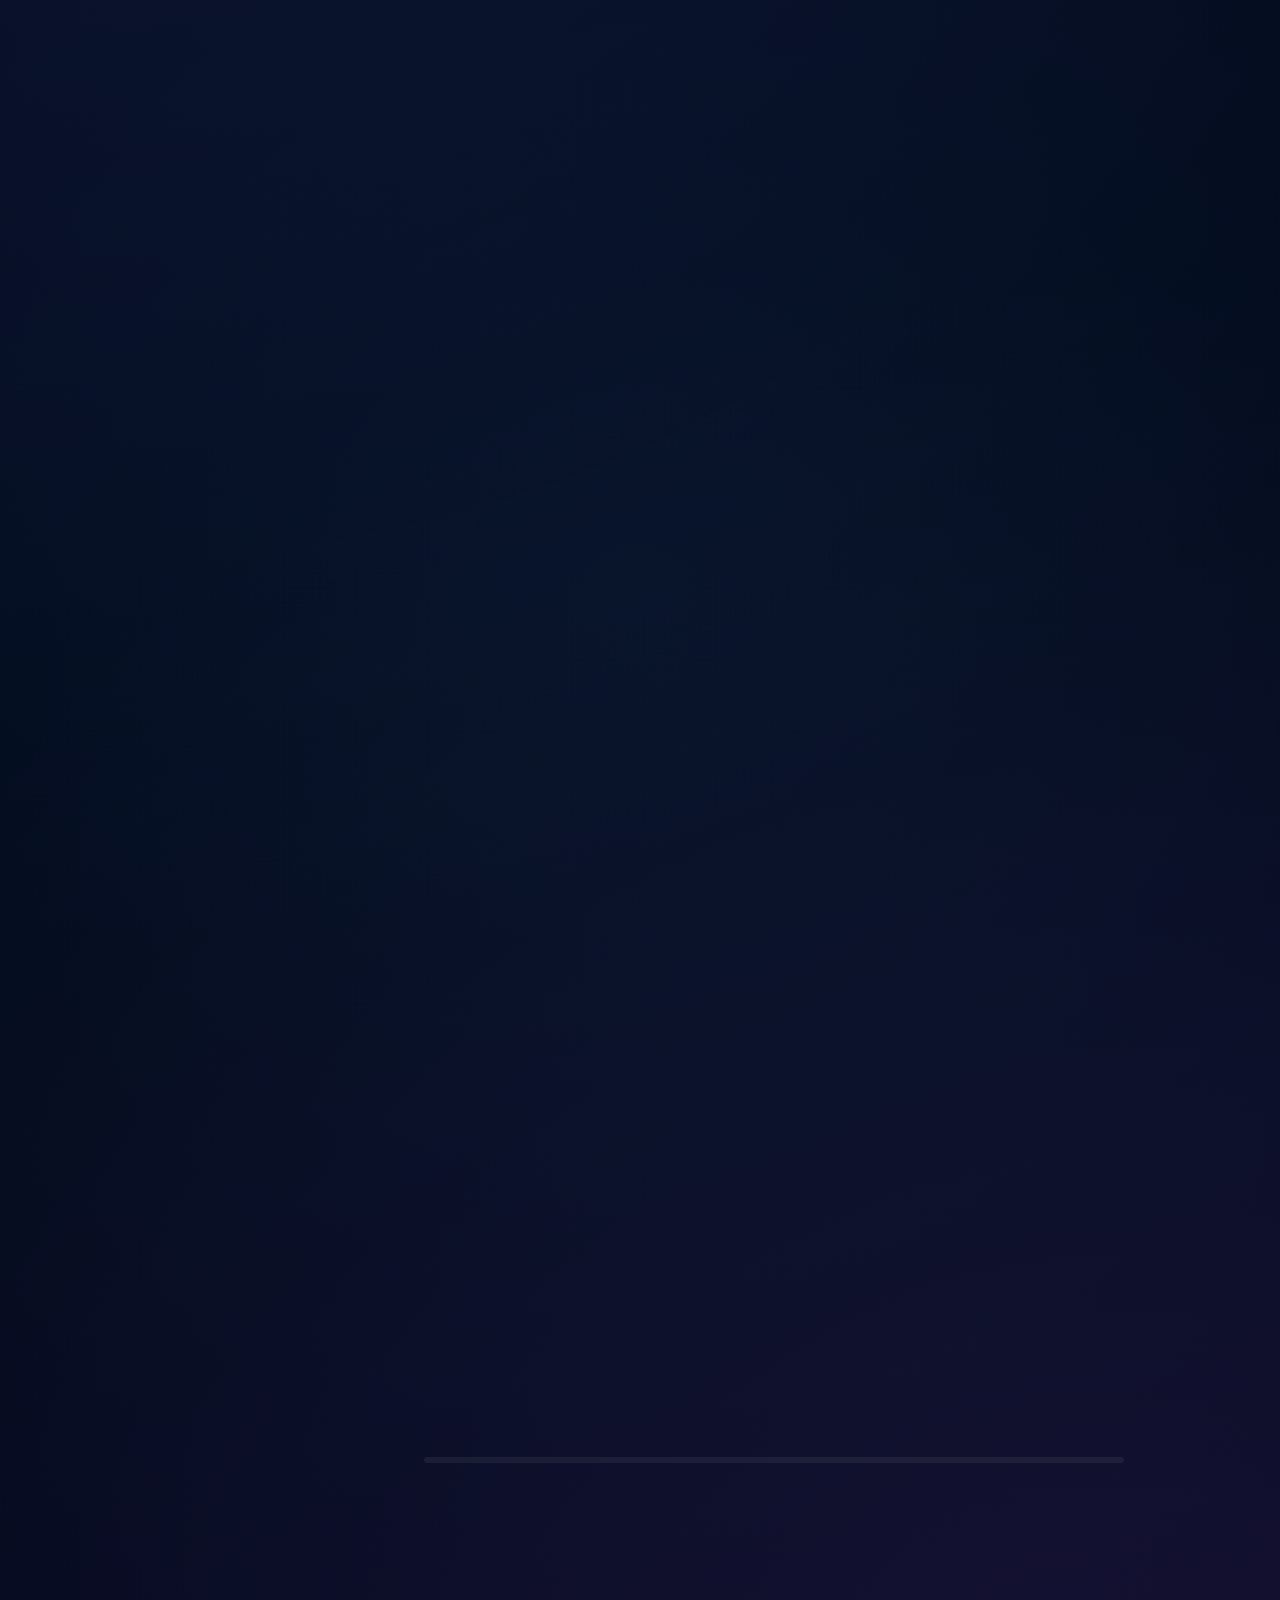
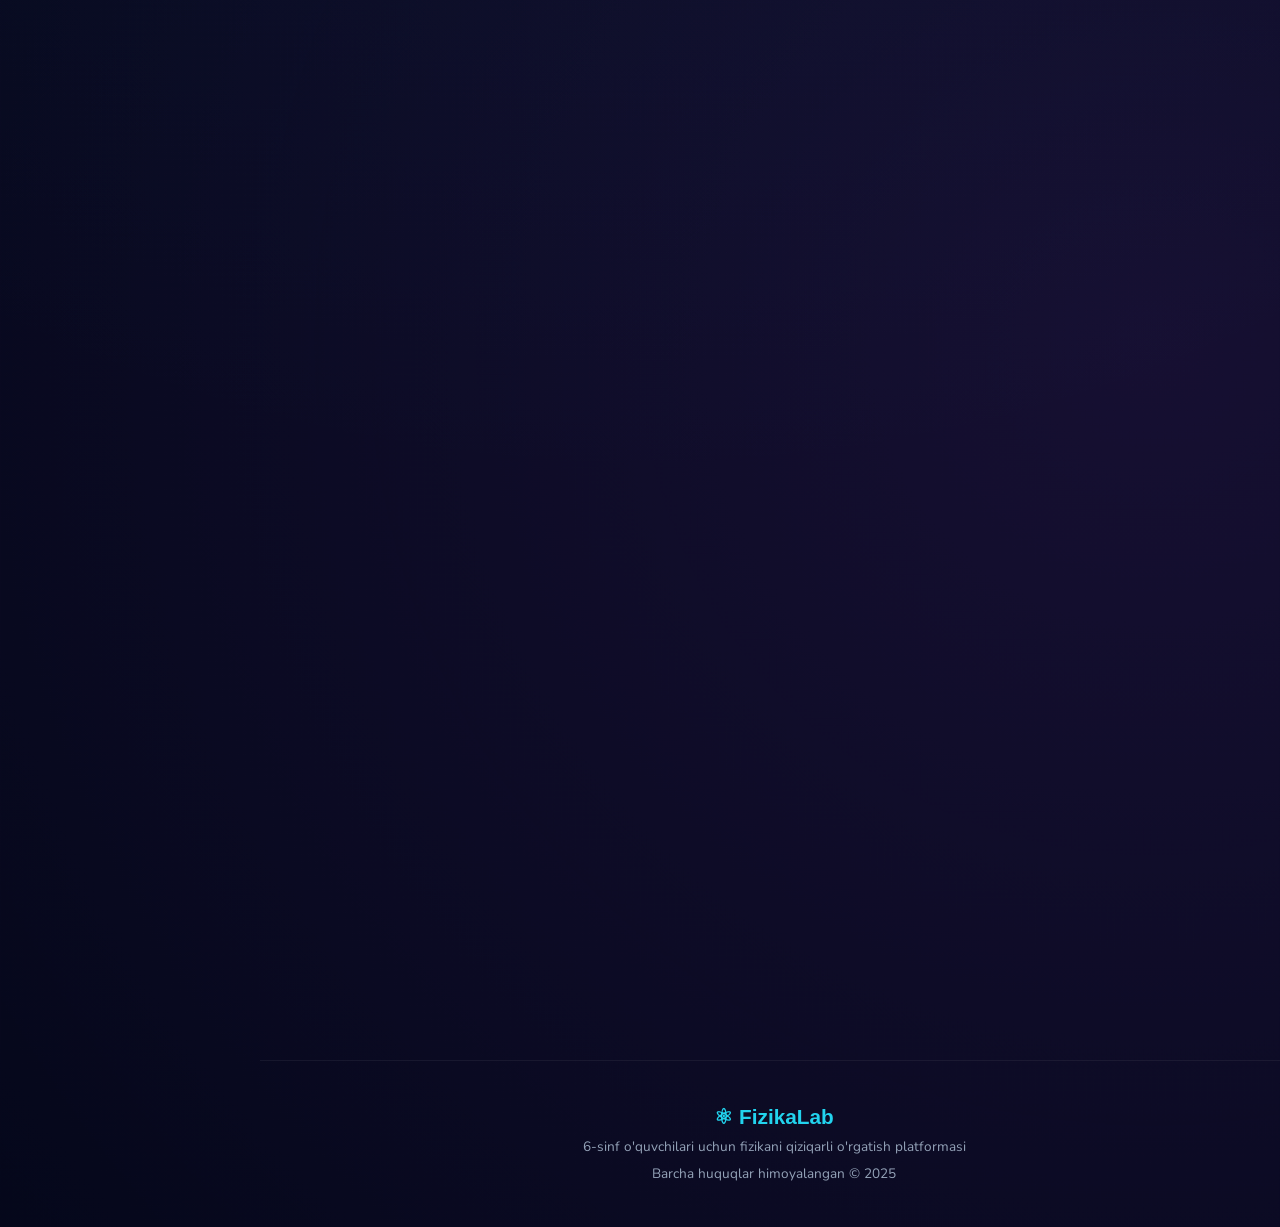
==== commit f5d0074c: "Antigravity Extreme: Deep Space 3.0, 3D projections, ghost formulas, and holographic UI" ====
--- a/index.html
+++ b/index.html
@@ -18,15 +18,23 @@
 body{
   background:var(--bg);color:var(--text);font-family:'Nunito',sans-serif;overflow-x:hidden;display:flex;
   background-image:
-    radial-gradient(circle at 15% 15%,rgba(99,102,241,0.08),transparent 40%),
-    radial-gradient(circle at 85% 85%,rgba(168,85,247,0.08),transparent 40%),
-    radial-gradient(circle at 50% 50%,rgba(34,211,238,0.04),transparent 60%);
-  animation:cosmicPulse 20s infinite alternate;
+    radial-gradient(circle at 10% 20%,rgba(99,102,241,0.12),transparent 45%),
+    radial-gradient(circle at 90% 80%,rgba(168,85,247,0.12),transparent 45%),
+    radial-gradient(circle at 50% 50%,rgba(34,211,238,0.06),transparent 65%);
+  animation:cosmicPulse 25s infinite alternate;
 }
 @keyframes cosmicPulse{
   0%{background-position:0% 0%;}
-  100%{background-position:5% 5%;}
-}
+  100%{background-position:10% 10%;}
+}
+/* Deep Space 3.0: Gravity Lens */
+body::after{
+  content:'';position:fixed;top:50%;right:5%;width:450px;height:450px;
+  background:radial-gradient(circle,#000 30%,rgba(99,102,241,0.2) 60%,transparent 90%);
+  border-radius:50%;z-index:-1;filter:blur(30px);
+  animation:gravityLens 15s infinite alternate ease-in-out;opacity:0.6;
+}
+@keyframes gravityLens{from{transform:scale(1) translate(0,0);} to{transform:scale(1.1) translate(20px,20px);}}
 canvas#stars{position:fixed;inset:0;z-index:0;pointer-events:none;}
 
 /* ────── SIDEBAR ────── */
@@ -241,111 +249,107 @@
 /* FADE-UP */
 @keyframes fadeD{from{opacity:0;transform:translateY(-20px);}to{opacity:1;transform:translateY(0);}}
 .fu{opacity:0;transform:translateY(30px);transition:opacity 0.65s ease,transform 0.65s ease;}
-/* ────── AUTH PORTAL (Cinematic 3-Column) ────── */
+/* ────── AUTH PORTAL (Antigravity Extreme) ────── */
 #authGate{
-  position:fixed;inset:0;z-index:900;
-  background:rgba(2,6,23,0.05); /* Deepest transparency */
+  position:fixed;inset:0;z-index:950;
+  background:rgba(2,6,23,0.06); 
   display:flex;align-items:center;justify-content:center;padding:20px;
-  transition:opacity 0.6s ease;overflow:hidden;
+  transition:opacity 0.8s cubic-bezier(0.4,0,0.2,1);overflow:hidden;
 }
 
 /* PORTAL ENGINE */
 .auth-portal{
   display:flex;align-items:center;justify-content:space-between;
-  width:100%;max-width:1400px;gap:40px;
-}
-
-/* LEFT: SECTIONS LIST */
+  width:100%;max-width:1500px;gap:60px;position:relative;
+}
+
+/* LEFT: ANTIGRAVITY GALLERY SIDEBAR */
 .auth-side-l{
-  flex:1;max-width:300px;display:flex;flex-direction:column;gap:18px;
-  animation:fadeL 1s ease both;
-}
-.auth-side-l h3{font-family:'Exo 2',sans-serif;font-size:1.6rem;font-weight:800;color:var(--t);margin-bottom:20px;letter-spacing:1px;text-transform:uppercase;}
+  flex:1;max-width:320px;display:flex;flex-direction:column;gap:15px;
+  background:rgba(15,23,42,0.45);backdrop-filter:blur(25px);
+  padding:34px;border-radius:32px;
+  border:1.5px solid rgba(139,92,246,0.25);
+  box-shadow:0 0 50px rgba(0,0,0,0.5), inset 0 0 15px rgba(139,92,246,0.1);
+  animation:sideSlideL 1.2s cubic-bezier(0.19,1,0.22,1) both;
+}
+.auth-side-l h3{font-family:'Outfit',sans-serif;font-size:1.45rem;font-weight:900;color:var(--text);margin-bottom:28px;}
 .auth-nav-item{
-  padding:18px 24px;border-radius:18px;background:rgba(255,255,255,0.02);
-  border:1px solid rgba(255,255,255,0.05);color:var(--muted);
-  font-family:'Outfit',sans-serif;font-weight:700;font-size:1.05rem;
+  padding:16px 22px;border-radius:16px;background:rgba(255,255,255,0.03);
+  border:1px solid rgba(255,255,255,0.06);color:rgba(255,255,255,0.6);
+  font-family:'Outfit',sans-serif;font-weight:700;font-size:0.95rem;
   display:flex;justify-content:space-between;align-items:center;
-  transition:all 0.3s cubic-bezier(0.4,0,0.2,1);cursor:not-allowed;
-}
-.auth-nav-item:hover{background:rgba(255,255,255,0.05);transform:translateX(10px);color:white;}
-.auth-nav-item .lock{font-size:0.9rem;opacity:0.6;}
-
-/* RIGHT: PHYSICS OBJECTS */
-.auth-side-r{
-  flex:1;max-width:360px;height:550px;position:relative;
-  display:flex;flex-direction:column;justify-content:space-around;
-  align-items:center;animation:fadeR 1s ease both;
-}
-
-/* ⚛ ATOM ANIMATION */
-.atom{position:relative;width:120px;height:120px;perspective:500px;}
-.nucleus{position:absolute;inset:44px;background:var(--t);border-radius:50%;box-shadow:0 0 20px var(--t);}
-.orbit{
-  position:absolute;inset:0;border:1.5px solid rgba(255,255,255,0.1);
-  border-radius:50%;animation:rotate 3s linear infinite;
-}
-.orbit::after{
-  content:'';position:absolute;top:-5px;left:50%;width:10px;height:10px;
-  background:var(--p);border-radius:50%;box-shadow:0 0 10px var(--p);
-}
-.orbit:nth-child(2){transform:rotateX(60deg);animation-duration:4s;}
-.orbit:nth-child(3){transform:rotateY(60deg);animation-duration:5s;}
-
-/* 🧲 MAGNET ANIMATION */
-.magnet-u{
-  width:80px;height:100px;border:10px solid #fc8181;border-bottom:none;
-  border-radius:40px 40px 0 0;position:relative;
-  filter:drop-shadow(0 0 15px rgba(252,129,129,0.3));
-}
-.magnet-u::after{
-  content:'';position:absolute;inset:0;border:10px solid #4fd1c5;
-  border-top:none;border-radius:0 0 40px 40px;top:50px;
-}
-
-/* ⚙ NEWTON CRADLE */
-.cradle{display:flex;gap:2px;padding-top:40px;}
-.ball{
-  width:20px;height:20px;background:var(--t);border-radius:50%;
-  position:relative;transform-origin:top center;
-}
-.ball::before{content:'';position:absolute;top:-30px;left:50%;width:1px;height:30px;background:rgba(255,255,255,0.2);}
-.ball:first-child{animation:swing-l 1s ease-in-out infinite alternate;}
-.ball:last-child{animation:swing-r 1s ease-in-out infinite alternate-reverse;}
-
-@keyframes rotate{100%{transform:rotate(360deg);}}
-@keyframes swing-l{0%{transform:rotate(30deg);} 50%,100%{transform:rotate(0deg);}}
-@keyframes swing-r{0%,50%{transform:rotate(0deg);} 100%{transform:rotate(-30deg);}}
-@keyframes fadeL{from{opacity:0;transform:translateX(-50px);}to{opacity:1;transform:translateX(0);}}
-@keyframes fadeR{from{opacity:0;transform:translateX(50px);}to{opacity:1;transform:translateX(0);}}
-
-#authGate.hidden{opacity:0;pointer-events:none;}
-
-/* AUTH CARD */
+  transition:all 0.4s;cursor:not-allowed;
+}
+.auth-nav-item:hover{background:rgba(99,102,241,0.1);border-color:rgba(99,102,241,0.3);color:white;transform:scale(1.03);}
+.auth-nav-item .lock{font-size:0.85rem;opacity:0.5;}
+
+/* GHOST FORMULAS */
+.ghost-formula{
+  position:absolute;font-family:'Exo 2',sans-serif;font-size:1.8rem;font-weight:800;
+  color:rgba(168,85,247,0.12);pointer-events:none;z-index:-1;
+  filter:blur(1px);animation:formulaFloat 8s infinite alternate ease-in-out;
+  text-shadow:0 0 20px rgba(168,85,247,0.3);
+}
+@keyframes formulaFloat{0%{transform:translate(0,0) rotate(0);}100%{transform:translate(30px,-40px) rotate(8deg);}}
+
+/* CENTER CARD - ANTIGRAVITY PROJECTOR */
 .auth-card{
-  flex:2;background:transparent;
-  max-width:620px;width:100%;padding:20px;
-  animation:float 6s ease-in-out infinite;position:relative;
-}
-.auth-tabs{display:flex;gap:15px;margin-bottom:44px;justify-content:center;}
-.auth-tab{
-  padding:14px 34px;font-family:'Outfit',sans-serif;font-weight:900;font-size:1.1rem;
-  background:rgba(255,255,255,0.03);border:none;
-  color:var(--muted);cursor:pointer;transition:all 0.4s;
-  border-radius:18px;
-}
-.auth-tab.active{
-  background:var(--neon-b);color:white;
-  box-shadow:0 0 25px rgba(0,242,254,0.4);
-}
-
-.auth-panel{display:none;}
-.auth-panel.active{display:block;}
+  flex:2;background:transparent;max-width:650px;width:100%;
+  padding:20px;animation:float 7s ease-in-out infinite both;position:relative;
+}
+.auth-card h2{
+  font-family:'Outfit',sans-serif;font-weight:700;font-size:2.8rem;line-height:1.2;
+  margin-bottom:12px;text-align:center;
+}
+.auth-card h2 span{background:linear-gradient(135deg,var(--t),var(--mainv));-webkit-background-clip:text;background-clip:text;-webkit-text-fill-color:transparent;}
+
+/* PROJECTION INPUTS */
+.inp-wrap{margin-bottom:32px;position:relative;}
+.inp-wrap label{
+  display:block;font-size:0.8rem;font-weight:900;color:var(--t);margin-bottom:12px;
+  letter-spacing:1.5px;text-transform:uppercase;text-shadow:0 0 10px rgba(34,211,238,0.4);
+}
+.inp-wrap input,.inp-wrap select{
+  width:100%;padding:18px 24px;background:rgba(255,255,255,0.03);
+  border:1px solid rgba(255,255,255,0.08);border-radius:18px;
+  color:white;font-family:'Nunito',sans-serif;font-size:1.1rem;
+  outline:none;transition:all 0.4s;
+  box-shadow:inset 0 0 20px rgba(0,0,0,0.3);
+  caret-color:var(--t);
+}
+.inp-wrap input:focus{
+  background:rgba(255,255,255,0.05);border-color:var(--t);
+  box-shadow:0 10px 40px -15px rgba(34,211,238,0.4), inset 0 0 10px rgba(34,211,238,0.1);
+  transform:translateY(-2px);
+}
+
+/* HOLOGRAPHIC GAUGE */
+.hologram-dots{display:flex;gap:12px;margin:25px 0;justify-content:center;position:relative;}
+.hologram-dots::after{content:'';position:absolute;bottom:-10px;width:200px;height:2px;background:linear-gradient(90deg,transparent,rgba(255,255,255,0.1),transparent);}
+.h-dot{width:14px;height:14px;border-radius:50%;box-shadow:0 0 15px currentColor;opacity:0.8;animation:pulseH 2s infinite alternate;}
+@keyframes pulseH{from{opacity:0.4;transform:scale(0.85);} to{opacity:1;transform:scale(1.1);}}
+
+/* NEON INTERACTION POPUP */
+.neon-modal-overlay{
+  position:absolute;inset:0;background:rgba(2,6,23,0.3);backdrop-filter:blur(12px);
+  z-index:100;display:flex;align-items:center;justify-content:center;
+  animation:fadeInModal 0.6s cubic-bezier(0.19,1,0.22,1) both;
+}
+.neon-modal{
+  background:rgba(15,23,42,0.7);border:2px solid rgba(168,85,247,0.5);
+  border-radius:24px;padding:34px 44px;text-align:center;
+  box-shadow:0 0 60px rgba(168,85,247,0.3), inset 0 0 20px rgba(168,85,247,0.2);
+  max-width:440px;transform:translateY(20px);
+}
+.neon-modal h4{font-family:'Outfit',sans-serif;font-size:1.15rem;color:white;line-height:1.6;font-weight:700;}
+
+@keyframes fadeInModal{from{opacity:0;transform:scale(0.95);}to{opacity:1;transform:scale(1);}}
+@keyframes sideSlideL{from{opacity:0;transform:translateX(-80px);}to{opacity:1;transform:translateX(0);}}
 
 /* ────── MODALS ────── */
 .overlay{
-  display:none;position:fixed;inset:0;z-index:500;
-  background:rgba(0,0,0,0.9);backdrop-filter:blur(20px);
+  display:none;position:fixed;inset:0;z-index:999;
+  background:rgba(0,0,0,0.92);backdrop-filter:blur(25px);
   align-items:center;justify-content:center;padding:20px;
 }
 .overlay.open{display:flex;}
@@ -419,75 +423,88 @@
 <!-- ══ AUTH GATE ══ -->
 <div id="authGate">
   <div class="auth-portal">
-    <!-- LEFT: Sections -->
+    <!-- GHOST FORMULAS (Floating in depth) -->
+    <div class="ghost-formula" style="top:10%;left:35%;animation-delay:-2s;">G = mg</div>
+    <div class="ghost-formula" style="top:60%;left:25%;animation-delay:-5s;">ρ = m/V</div>
+    <div class="ghost-formula" style="top:30%;right:30%;animation-delay:-1s;">F = ma</div>
+
+    <!-- LEFT: ANTIGRAVITY GALLERY SIDEBAR -->
     <div class="auth-side-l">
-      <h3>Darslar Portali</h3>
-      <div class="auth-nav-item">📚 Mavzular <span class="lock">🔒</span></div>
-      <div class="auth-nav-item">⚡ Formulalar <span class="lock">🔒</span></div>
-      <div class="auth-nav-item">🧠 Quiz Testlar <span class="lock">🔒</span></div>
-      <div class="auth-nav-item">🔬 Tajribalar <span class="lock">🔒</span></div>
-      <div style="margin-top:20px;color:rgba(255,255,255,0.3);font-size:0.8rem;">* Kirish uchun ro'yxatdan o'ting</div>
-    </div>
-
-    <!-- CENTER: Auth Card -->
+      <h3>Antigravitatsiya</h3>
+      <div class="auth-nav-item">🔬 Mavzular <span class="lock">🔒</span></div>
+      <div class="auth-nav-item" style="color:white;background:rgba(99,102,241,0.08);">🧪 Tajribalar <span class="lock">🔒</span></div>
+      <div class="auth-nav-item">📝 Testlar <span class="lock">🔒</span></div>
+      <div class="auth-nav-item">📚 Kutubxona <span class="lock">🔒</span></div>
+      <div class="auth-nav-item">🏅 Yutuqlar <span class="lock">🔒</span></div>
+    </div>
+
+    <!-- CENTER: AUTH CARD (Projector) -->
     <div class="auth-card">
-      <div style="text-align:center;margin-bottom:34px">
-        <div style="font-size:4rem;margin-bottom:12px">✨</div>
-        <h2 style="font-family:'Exo 2',sans-serif;font-size:2.4rem;font-weight:900;margin-bottom:10px">
-          Fizika Dunyosiga <br><span>Xush Kelibsiz!</span>
+      <div style="text-align:center;margin-bottom:40px">
+        <div style="font-size:3.5rem;margin-bottom:15px;filter:drop-shadow(0 0 15px var(--t));">✨</div>
+        <h2 style="text-transform:none;">
+          Fizika <span>dunyosiga</span> <br>xush kelibsiz!
         </h2>
-        <p style="color:var(--muted);font-size:1rem;max-width:400px;margin:0 auto">Platformadan to'liq foydalanish uchun tizimga kiring 🌌</p>
+        <p style="color:var(--muted);font-size:0.95rem;max-width:380px;margin:10px auto 0;letter-spacing:0.5px;">Platformadan to'liq foydalanish uchun tizimga kiring 🌌</p>
       </div>
 
       <!-- TABS -->
-      <div class="auth-tabs">
+      <div class="auth-tabs" style="display:flex;gap:12px;margin-bottom:30px;justify-content:center;">
         <button class="auth-tab active" id="tabReg" onclick="switchAuthTab('reg')">Ro'yxatdan O'tish</button>
         <button class="auth-tab" id="tabLogin" onclick="switchAuthTab('login')">Kirish</button>
       </div>
 
+      <!-- INTERACTION POPUP (Neon Modal) -->
+      <div class="neon-modal-overlay" id="regAlertPopup">
+        <div class="neon-modal">
+          <div style="font-size:2.5rem;margin-bottom:15px;">🔒</div>
+          <h4>Darsni boshlash yoki sinov uchun, <br><span style="color:var(--p)">iltimos, avval ro'yhatdan o'ting!</span></h4>
+          <button class="btn-neon secondary" style="margin-top:20px;padding:10px 24px;font-size:0.85rem;" onclick="closeRegPopup()">Tushunarli</button>
+        </div>
+      </div>
+
       <!-- REGISTER PANEL -->
       <div class="auth-panel active" id="panelReg">
-        <div class="inp-wrap"><label>TO'LIQ ISMINGIZ</label><input type="text" id="gRegName" placeholder="Ismingizni kiriting"></div>
-        <div class="inp-wrap"><label>SINF</label>
+        <div class="inp-wrap"><label>To'liq ismingiz</label><input type="text" id="gRegName" placeholder="Asilbek"></div>
+        <div class="inp-wrap"><label>Sinf</label>
           <select id="gRegClass">
             <option value="">Sinfingizni tanlang...</option>
             <option>6-A</option><option>6-B</option><option>6-C</option><option>6-D</option><option>Boshqa</option>
           </select>
         </div>
-        <div class="inp-wrap"><label>PAROL</label><input type="password" id="gRegPass" placeholder="Xavfsiz parol yarating"></div>
+        <div class="inp-wrap"><label>Parol</label><input type="password" id="gRegPass" placeholder="••••••••"></div>
+        
+        <div class="hologram-dots">
+          <div class="h-dot" style="background:#ef4444;color:#ef4444;"></div>
+          <div class="h-dot" style="background:#fbbf24;color:#fbbf24;"></div>
+          <div class="h-dot" style="background:#10b981;color:#10b981;"></div>
+          <div class="h-dot" style="background:#22d3ee;color:#22d3ee;"></div>
+        </div>
+
         <div class="modal-err" id="gRegErr"></div>
         <div class="modal-ok" id="gRegOk"></div>
-        <button class="btn-neon primary" style="width:100%;margin-top:10px;padding:16px" onclick="doGateRegister()">🚀 Boshlash</button>
+        <button class="btn-m primary" style="width:100%;padding:20px;justify-content:center;font-size:1.2rem;letter-spacing:1px;" onclick="doGateRegister()">🚀 Boshlash</button>
       </div>
 
-      <!-- LOGIN PANEL -->
+      <!-- LOGIN PANEL (hidden initially) -->
       <div class="auth-panel" id="panelLogin">
-        <div class="inp-wrap"><label>LOGIN (ADMIN) YOKI ISM</label><input type="text" id="gLoginUser" placeholder="Asilbek yoki Ism"></div>
-        <div class="inp-wrap"><label>PAROL</label><input type="password" id="gLoginPass" placeholder="••••••••"></div>
+        <div class="inp-wrap"><label>Login yoki Ism</label><input type="text" id="gLoginUser" placeholder="Asilbek"></div>
+        <div class="inp-wrap"><label>Parol</label><input type="password" id="gLoginPass" placeholder="••••••••"></div>
         <div class="modal-err" id="gLoginErr"></div>
         <div class="modal-ok" id="gLoginOk"></div>
-        <button class="btn-neon primary" style="width:100%;margin-top:10px;padding:16px" onclick="doGateLogin()">🔑 Kirish</button>
+        <button class="btn-m primary" style="width:100%;padding:20px;justify-content:center;" onclick="doGateLogin()">🔑 Kirish</button>
       </div>
     </div>
 
-    <!-- RIGHT: Physics Animations -->
-    <div class="auth-side-r">
-      <div class="atom">
+    <!-- RIGHT: COSMIC ENGINE / ATOM -->
+    <div class="auth-side-r" style="flex:1;max-width:360px;display:flex;flex-direction:column;align-items:center;gap:40px;">
+       <div class="atom">
         <div class="nucleus"></div>
         <div class="orbit"></div>
         <div class="orbit"></div>
         <div class="orbit"></div>
       </div>
-      
-      <div class="magnet-u"></div>
-      
-      <div class="cradle">
-        <div class="ball"></div>
-        <div class="ball"></div>
-        <div class="ball"></div>
-        <div class="ball"></div>
-        <div class="ball"></div>
-      </div>
+      <div style="color:var(--muted);font-size:0.8rem;text-align:center;letter-spacing:2px;opacity:0.6;margin-top:20px;">GRAVITY ENGINE v3.0</div>
     </div>
   </div>
 </div>
@@ -747,6 +764,12 @@
 window.addEventListener('keydown', e=>{ if(e.key==='Escape' && !document.getElementById('authGate').style.opacity) closeAll(); });
 
 // ── AUTH GATE ──
+function closeRegPopup(){
+  const p = document.getElementById('regAlertPopup');
+  p.style.opacity = '0';
+  setTimeout(()=> p.style.display='none', 600);
+}
+
 function switchAuthTab(t){
   document.getElementById('tabReg').classList.toggle('active', t==='reg');
   document.getElementById('tabLogin').classList.toggle('active', t==='login');
@@ -863,6 +886,10 @@
   if(saved){
     try{
       const user = JSON.parse(saved);
+      // Hide popup if logged in
+      const p = document.getElementById('regAlertPopup');
+      if(p) p.style.display = 'none';
+      
       // Auto-unlock after brief star animation
       const n = user.name || user.cosmo || "O'quvchi";
       setTimeout(()=> unlockSite(n), 600);
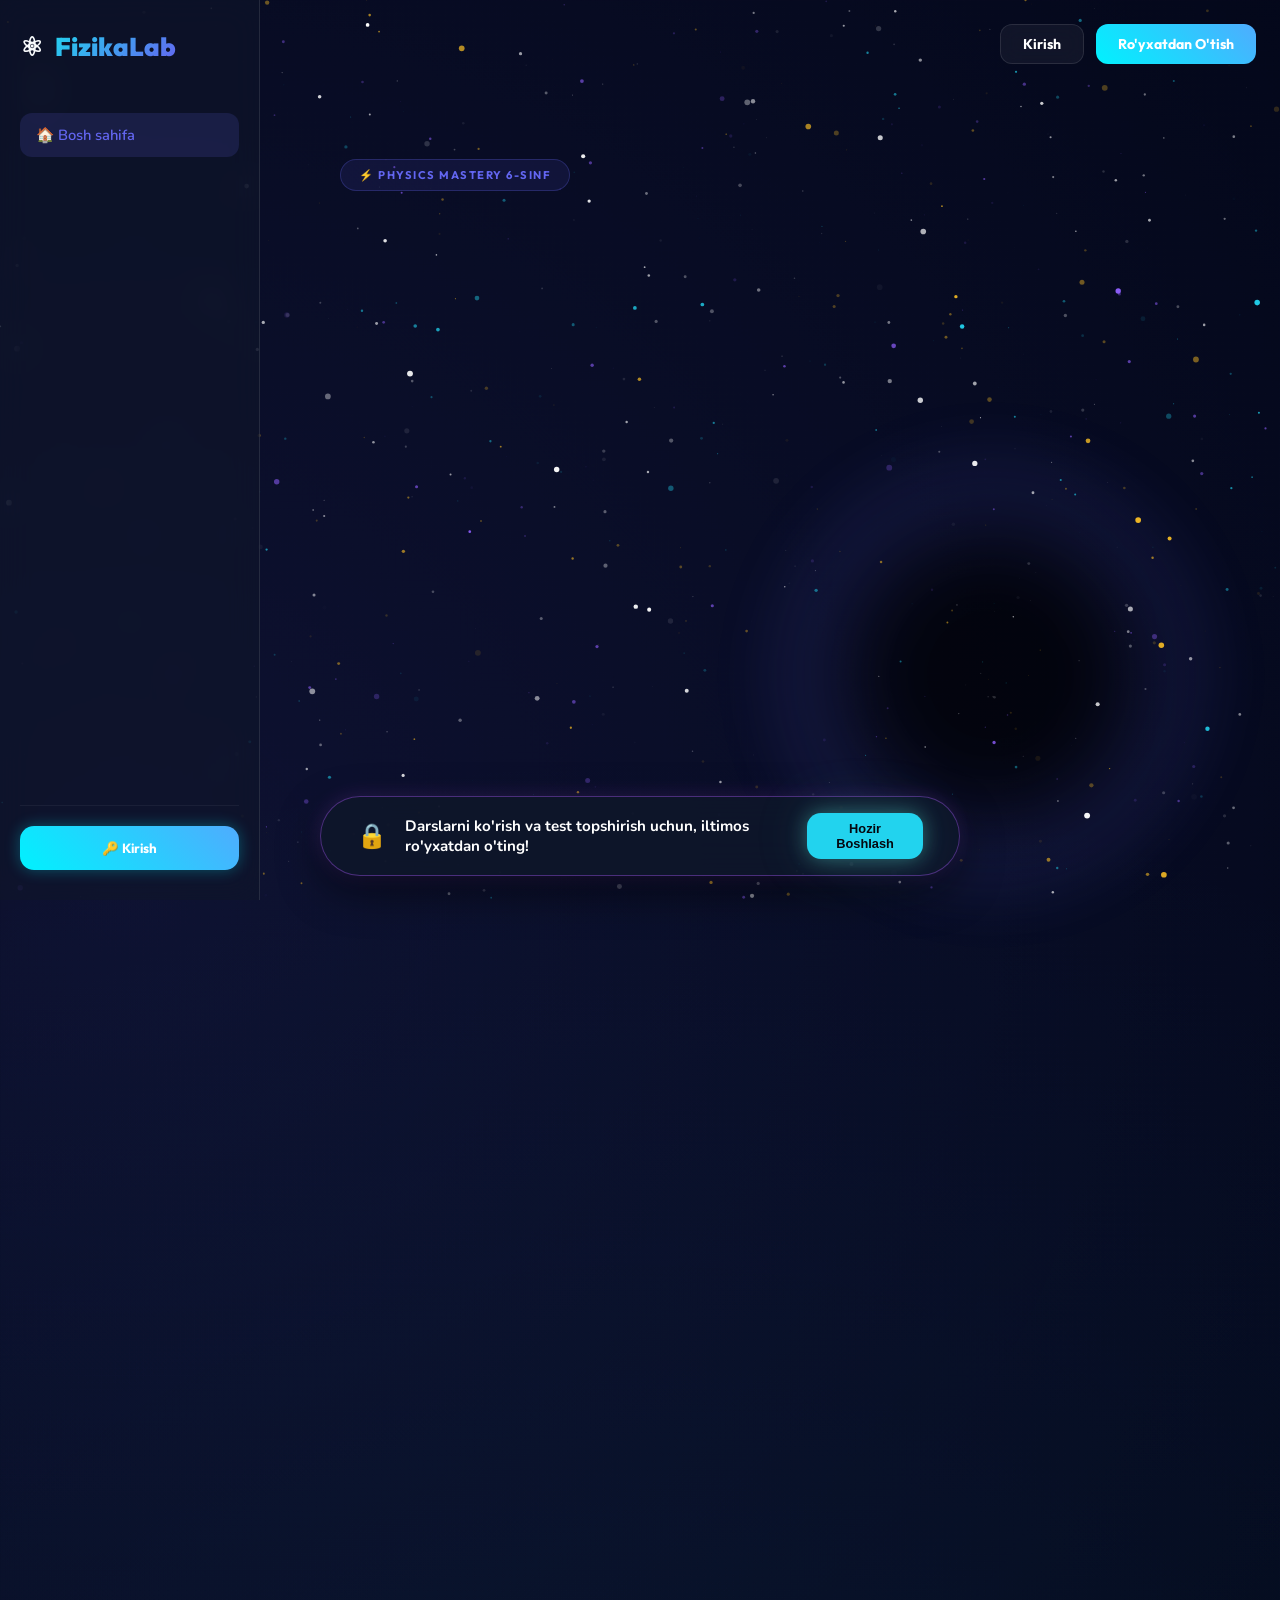
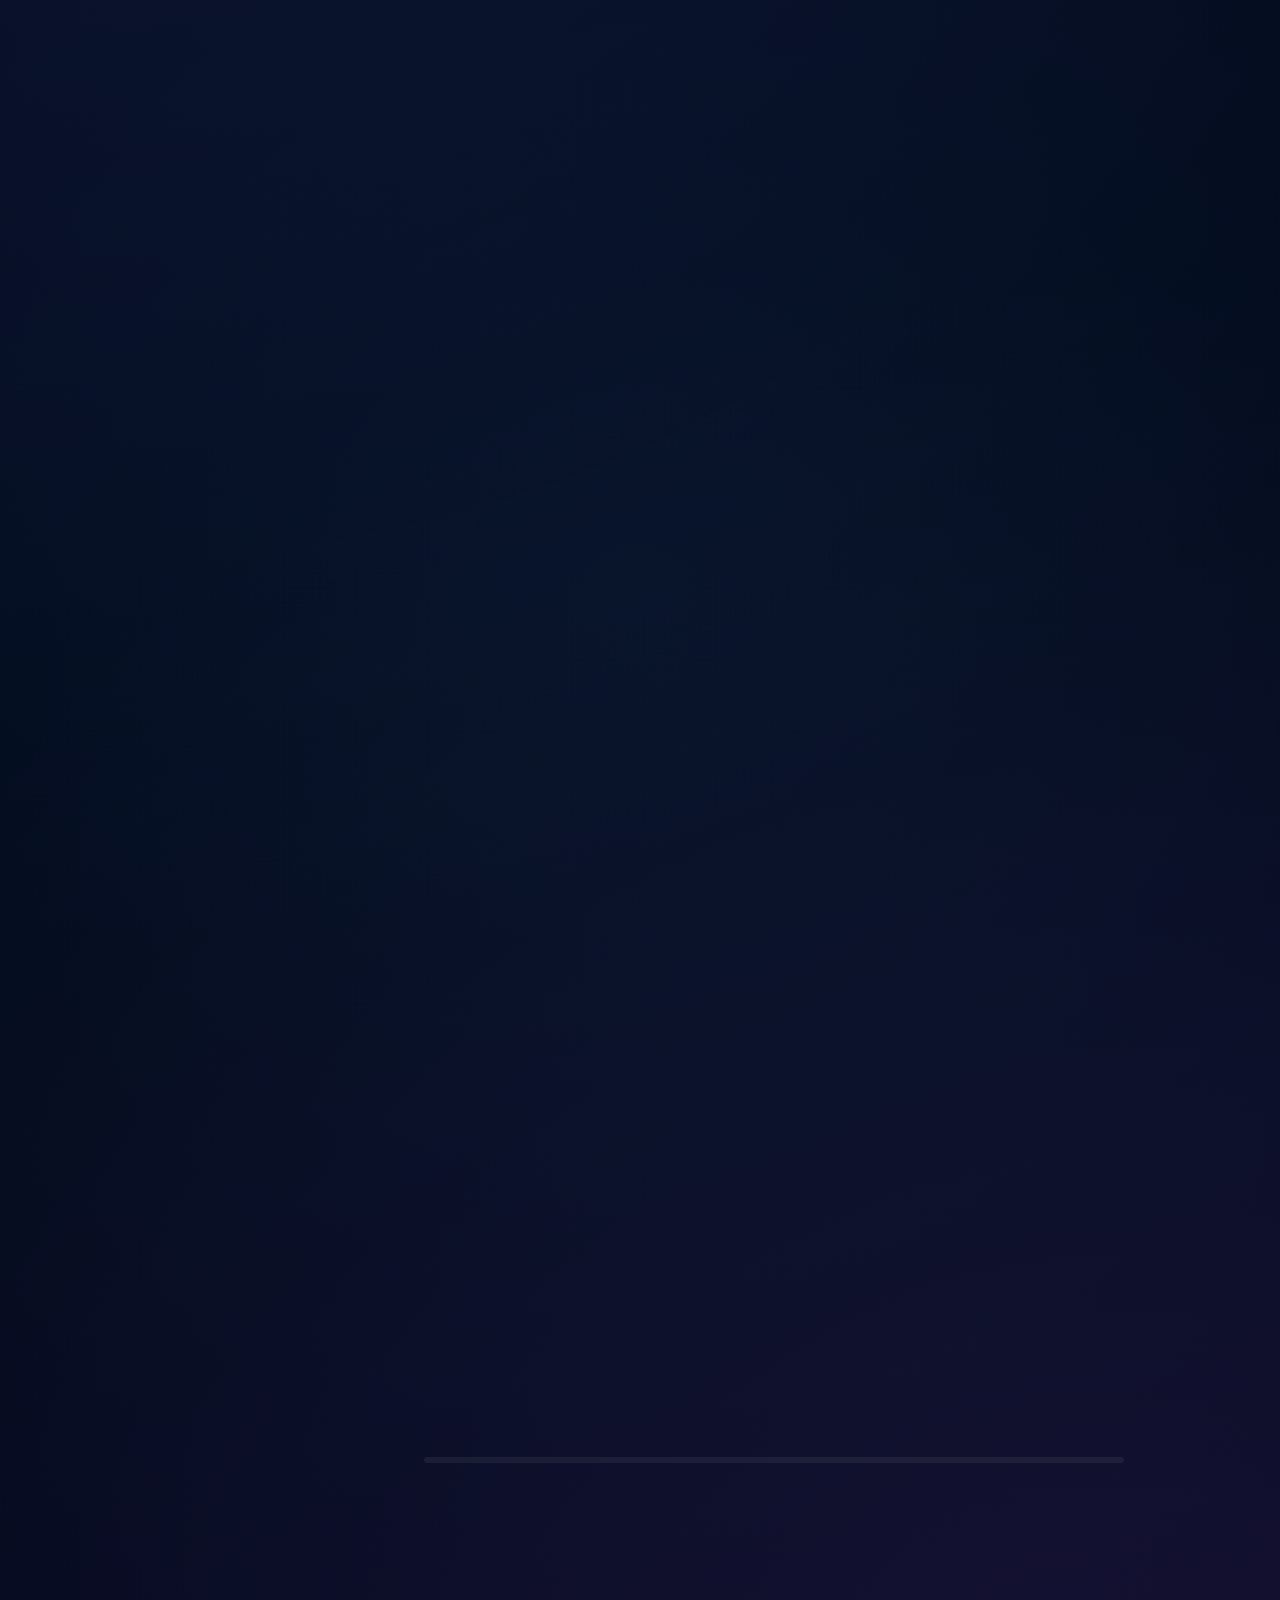
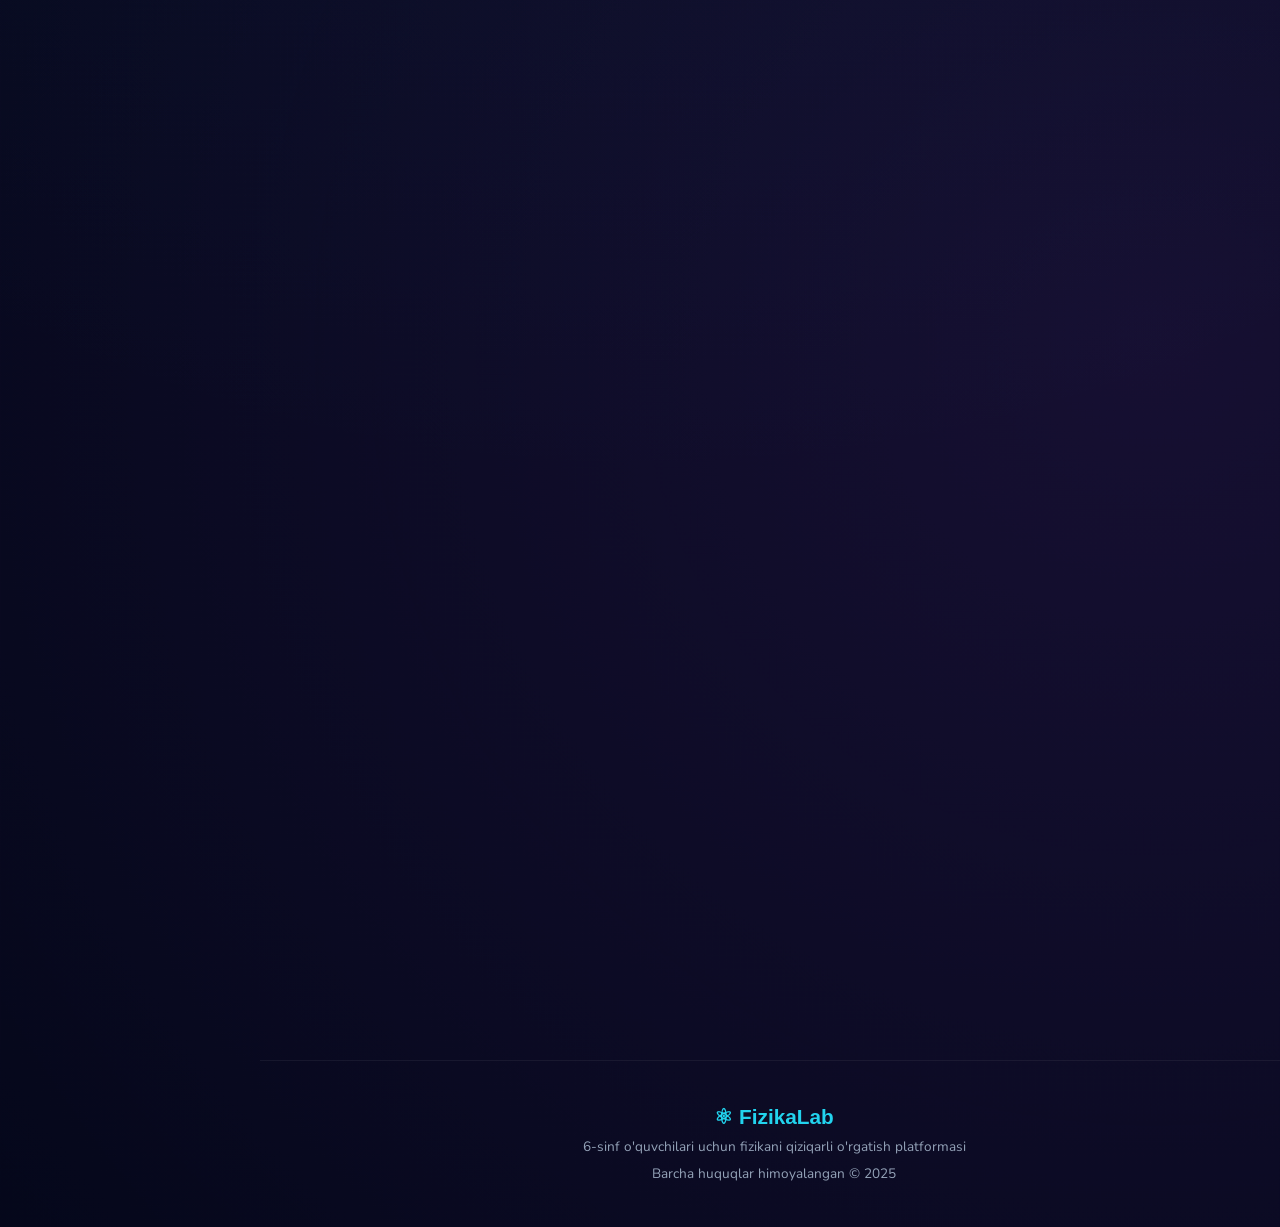
==== commit ad2b1f59: "Preview Mode: Top-right auth, still UI, sticky banner, and non-blocking content preview" ====
--- a/index.html
+++ b/index.html
@@ -249,13 +249,40 @@
 /* FADE-UP */
 @keyframes fadeD{from{opacity:0;transform:translateY(-20px);}to{opacity:1;transform:translateY(0);}}
 .fu{opacity:0;transform:translateY(30px);transition:opacity 0.65s ease,transform 0.65s ease;}
+/* ────── TOP AUTH NAV (Corner Buttons) ────── */
+.top-auth-nav{
+  position:fixed;top:24px;right:24px;z-index:900;
+  display:flex;gap:12px;opacity:1;transition:opacity 0.4s;
+}
+.top-auth-nav.hidden{opacity:0;pointer-events:none;}
+.btn-glass-auth{
+  padding:10px 22px;border-radius:12px;background:rgba(255,255,255,0.05);
+  backdrop-filter:blur(10px);border:1.5px solid rgba(255,255,255,0.1);
+  color:white;font-family:'Outfit',sans-serif;font-weight:700;font-size:0.88rem;
+  cursor:pointer;transition:all 0.3s;
+}
+.btn-glass-auth:hover{background:rgba(255,255,255,0.1);border-color:var(--t);transform:translateY(-2px);}
+
+/* ────── STICKY BANNER ────── */
+.sticky-auth-banner{
+  position:fixed;bottom:24px;left:50%;transform:translateX(-50%);
+  z-index:800;background:rgba(15,23,42,0.85);backdrop-filter:blur(20px);
+  padding:16px 36px;border-radius:99px;border:1.5px solid rgba(168,85,247,0.4);
+  display:flex;align-items:center;gap:18px;color:white;
+  box-shadow:0 15px 40px rgba(0,0,0,0.5), 0 0 20px rgba(168,85,247,0.2);
+  animation:slideUpBanner 0.6s cubic-bezier(0.19,1,0.22,1) both;
+}
+.sticky-auth-banner.hidden{display:none;}
+@keyframes slideUpBanner{from{opacity:0;transform:translate(-50%, 50px);}to{opacity:1;transform:translate(-50%, 0);}}
+
 /* ────── AUTH PORTAL (Antigravity Extreme) ────── */
 #authGate{
-  position:fixed;inset:0;z-index:950;
-  background:rgba(2,6,23,0.06); 
-  display:flex;align-items:center;justify-content:center;padding:20px;
-  transition:opacity 0.8s cubic-bezier(0.4,0,0.2,1);overflow:hidden;
-}
+  position:fixed;inset:0;z-index:1000;
+  background:rgba(2,6,23,0.85);backdrop-filter:blur(25px);
+  display:none;align-items:center;justify-content:center;padding:20px;
+  opacity:0;transition:opacity 0.5s ease;
+}
+#authGate.open{display:flex;opacity:1;}
 
 /* PORTAL ENGINE */
 .auth-portal{
@@ -295,7 +322,7 @@
 /* CENTER CARD - ANTIGRAVITY PROJECTOR */
 .auth-card{
   flex:2;background:transparent;max-width:650px;width:100%;
-  padding:20px;animation:float 7s ease-in-out infinite both;position:relative;
+  padding:20px;position:relative; /* Removed float animation as requested */
 }
 .auth-card h2{
   font-family:'Outfit',sans-serif;font-weight:700;font-size:2.8rem;line-height:1.2;
@@ -420,8 +447,21 @@
 <body>
 <canvas id="stars"></canvas>
 
+<!-- ══ TOP AUTH NAV ══ -->
+<div class="top-auth-nav" id="topAuthNav">
+  <button class="btn-glass-auth" onclick="switchAuthTab('login');openGate()">Kirish</button>
+  <button class="btn-glass-auth" style="background:var(--neon-b);border:none;" onclick="switchAuthTab('reg');openGate()">Ro'yxatdan O'tish</button>
+</div>
+
+<!-- ══ STICKY AUTH BANNER ══ -->
+<div class="sticky-auth-banner" id="stickyAuthBanner">
+  <div style="font-size:1.5rem">🔒</div>
+  <div style="font-weight:700;font-size:0.95rem;">Darslarni ko'rish va test topshirish uchun, iltimos ro'yxatdan o'ting!</div>
+  <button class="btn-neon primary" style="padding:8px 20px;font-size:0.8rem;" onclick="openGate()">Hozir Boshlash</button>
+</div>
+
 <!-- ══ AUTH GATE ══ -->
-<div id="authGate">
+<div id="authGate" onclick="closeGateOutside(event)">
   <div class="auth-portal">
     <!-- GHOST FORMULAS (Floating in depth) -->
     <div class="ghost-formula" style="top:10%;left:35%;animation-delay:-2s;">G = mg</div>
@@ -778,14 +818,27 @@
 }
 
 function openGate(){
-  document.getElementById('authGate').style.display='flex';
-  document.getElementById('authGate').style.opacity='1';
+  const gate = document.getElementById('authGate');
+  gate.style.display = 'flex';
+  setTimeout(()=> gate.classList.add('open'), 10);
+}
+
+function closeGateOutside(e){
+  if(e.target.id === 'authGate'){
+    const gate = document.getElementById('authGate');
+    gate.classList.remove('open');
+    setTimeout(()=> gate.style.display='none', 500);
+  }
 }
 
 function unlockSite(displayName){
   const gate = document.getElementById('authGate');
-  gate.style.opacity = '0';
-  setTimeout(()=>{ gate.style.display='none'; }, 700);
+  gate.classList.remove('open');
+  setTimeout(()=>{ gate.style.display='none'; }, 600);
+  
+  // Hide guest UI
+  document.getElementById('topAuthNav').classList.add('hidden');
+  document.getElementById('stickyAuthBanner').classList.add('hidden');
   
   // Show side nav links
   document.getElementById('sbNavLinks').classList.add('visible');
@@ -886,14 +939,18 @@
   if(saved){
     try{
       const user = JSON.parse(saved);
-      // Hide popup if logged in
+      // Hide guest UI
       const p = document.getElementById('regAlertPopup');
       if(p) p.style.display = 'none';
+      document.getElementById('topAuthNav').classList.add('hidden');
+      document.getElementById('stickyAuthBanner').classList.add('hidden');
       
-      // Auto-unlock after brief star animation
       const n = user.name || user.cosmo || "O'quvchi";
-      setTimeout(()=> unlockSite(n), 600);
+      unlockSite(n);
     }catch(e){ localStorage.removeItem('fizikalab_user'); }
+  } else {
+    // Initial guest state: ensure gate is hidden
+    document.getElementById('authGate').style.display='none';
   }
 })();
 
@@ -922,6 +979,9 @@
     </div>`;
 }
 function answer(i){
+  const saved = localStorage.getItem('fizikalab_user');
+  if(!saved){ openGate(); return; }
+  
   if(answered)return; answered=true;
   const q=Qs[cur];
   document.querySelectorAll('.quiz-opt').forEach((o,idx)=>{
@@ -957,6 +1017,9 @@
   issiqlik:{title:'🔥 Issiqlik va Temperatura',body:`<p><strong>Temperatura</strong> — jismning issiqligi. Selsiy (°C).</p><ul><li>🤲 Issiqlik o'tkazuvchanlik</li><li>🌡 Konveksiya</li><li>☀️ Nurlanish (Quyosh)</li></ul><p>💡 0°C — muz | 100°C — qaynash</p>`},
 };
 function openTopic(id){
+  const saved = localStorage.getItem('fizikalab_user');
+  if(!saved){ openGate(); return; }
+  
   const d=TD[id];
   document.getElementById('topicBody').innerHTML=`<h2 style="font-family:'Exo 2',sans-serif;font-size:1.7rem;margin-bottom:16px">${d.title}</h2>${d.body}`;
   document.getElementById('topicOverlay').classList.add('open');
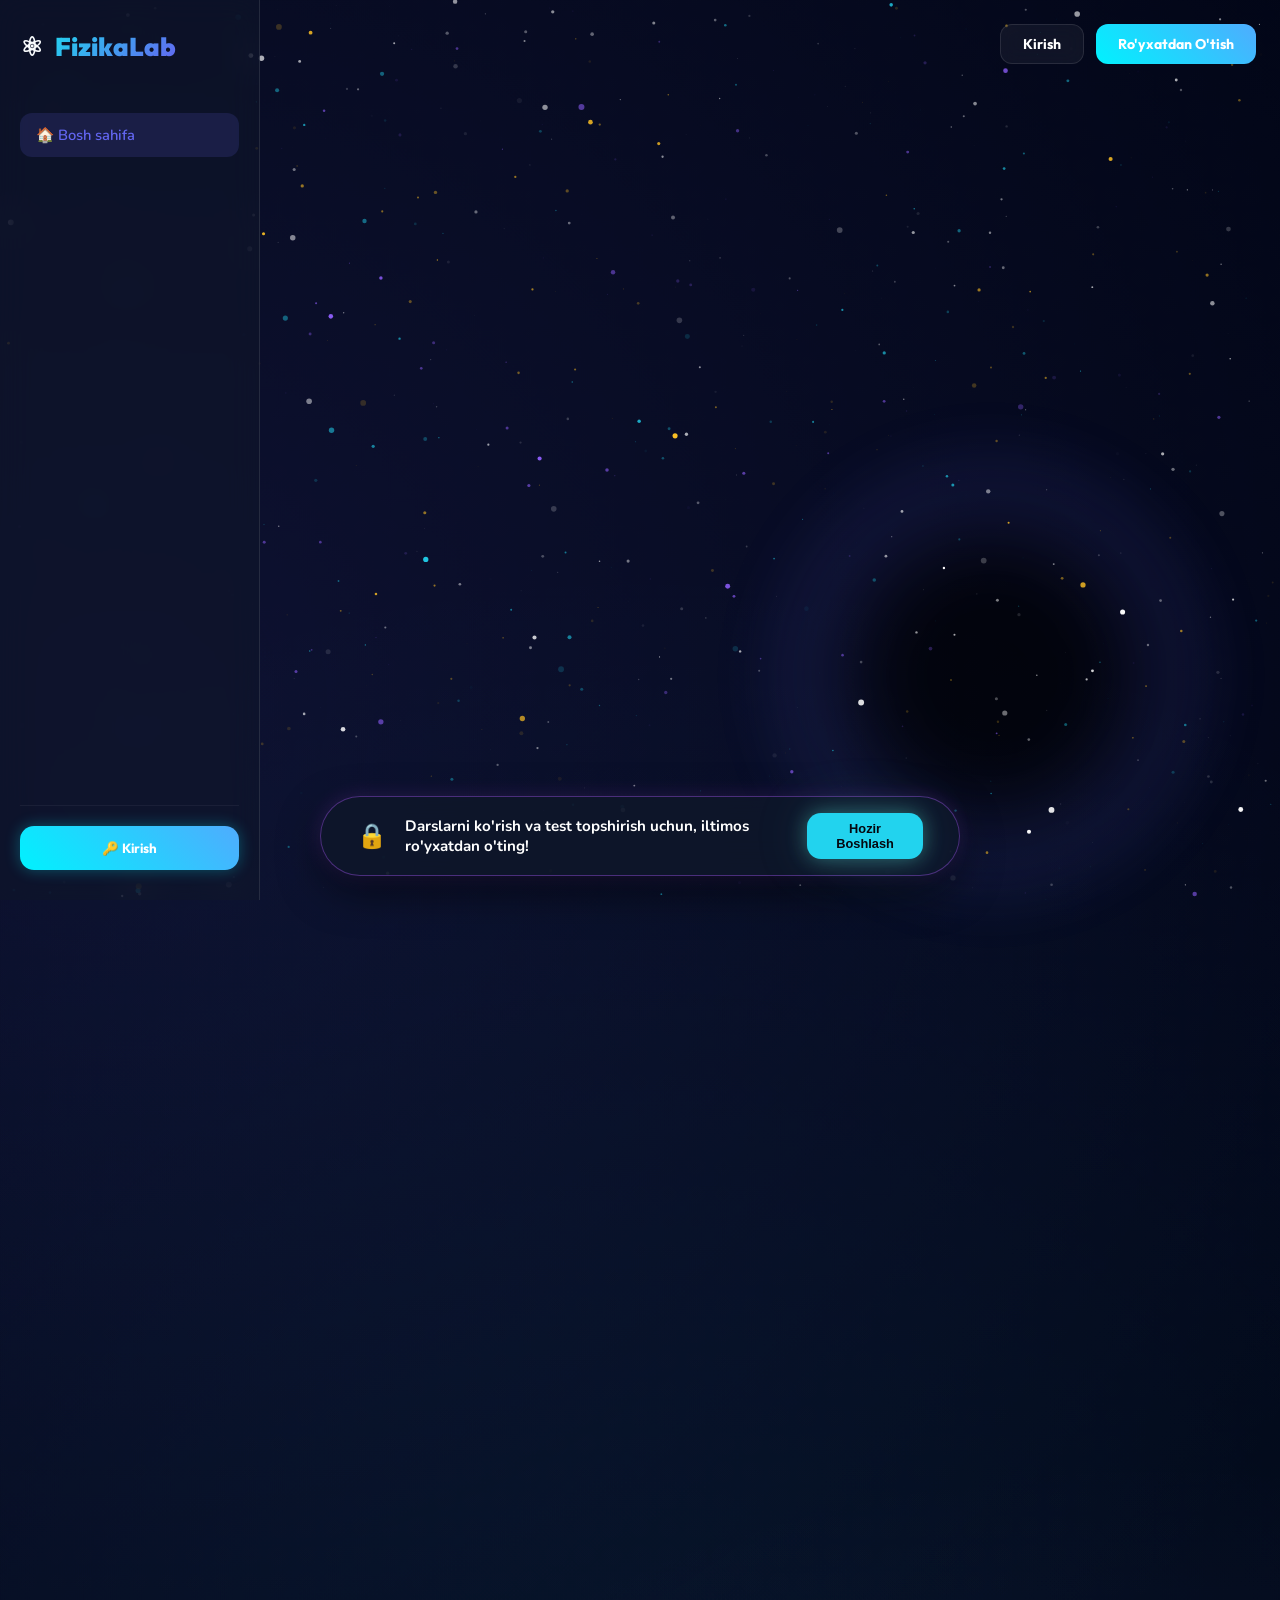
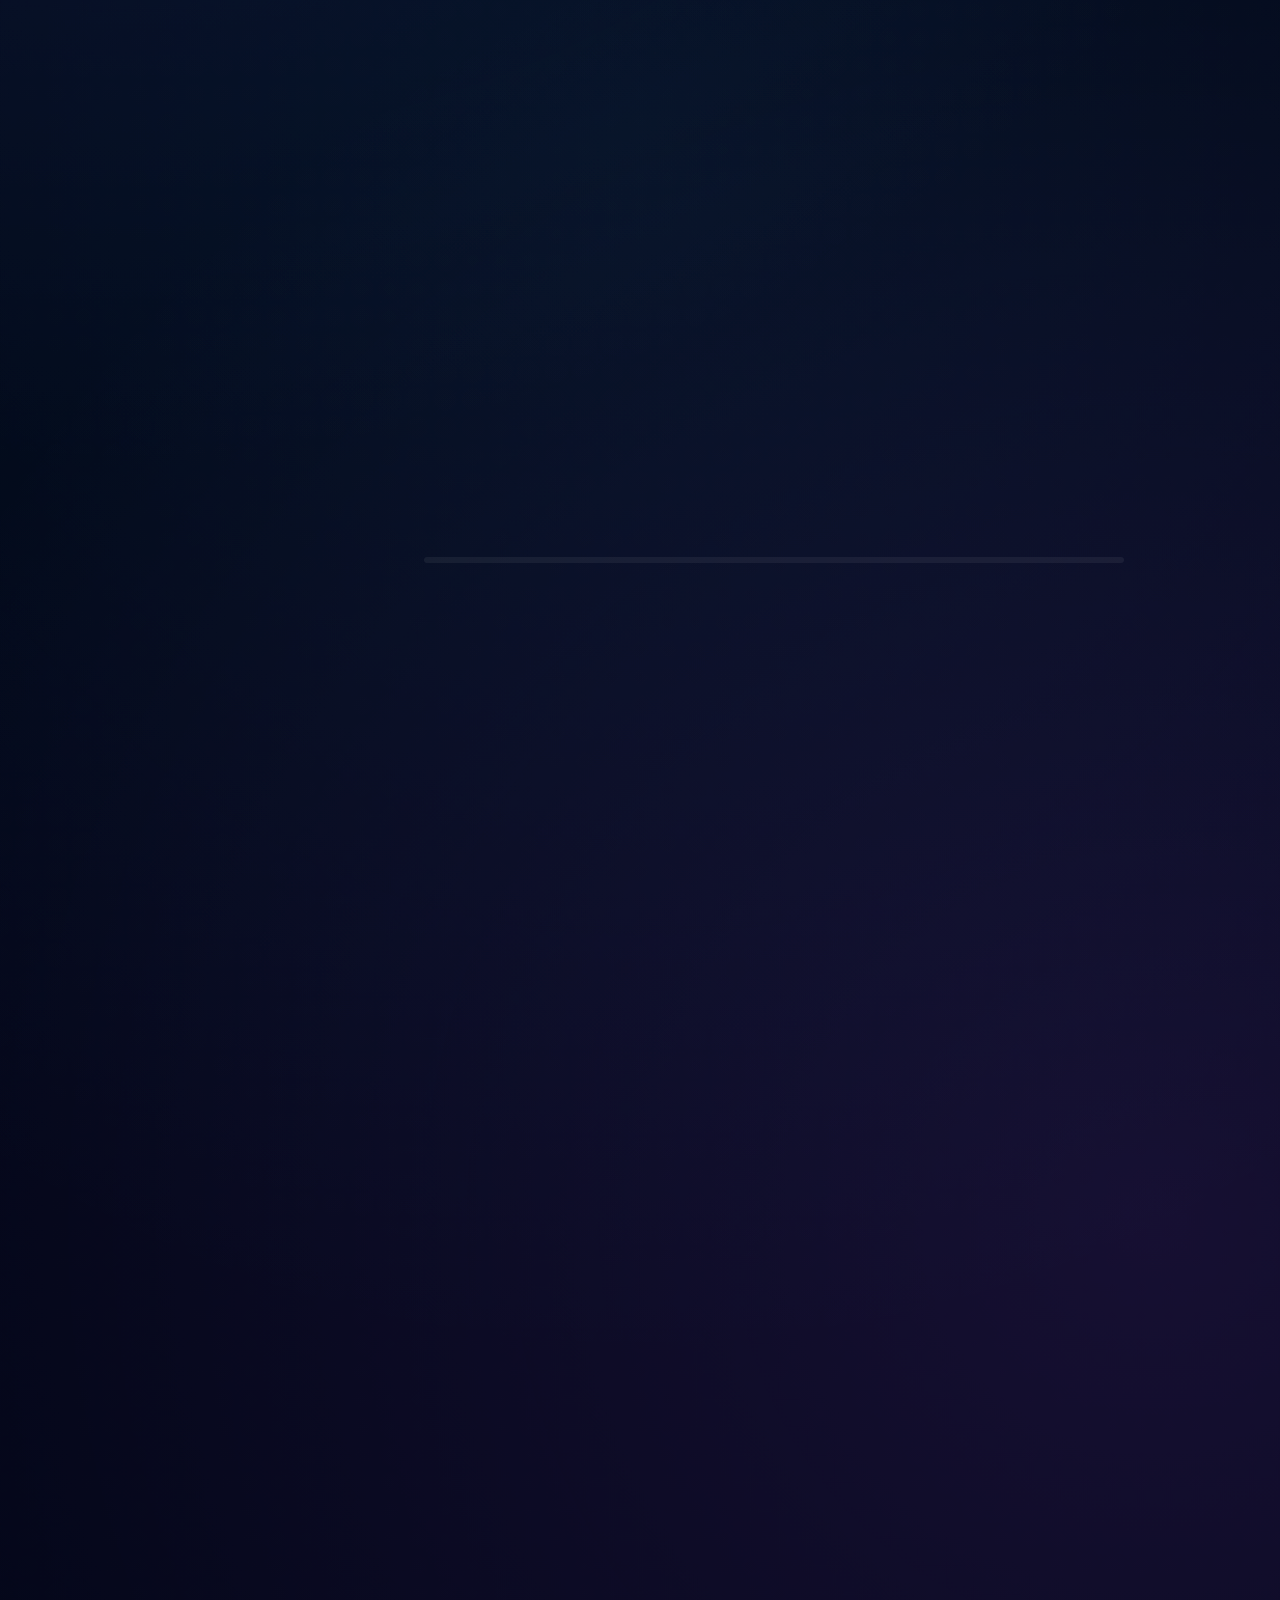
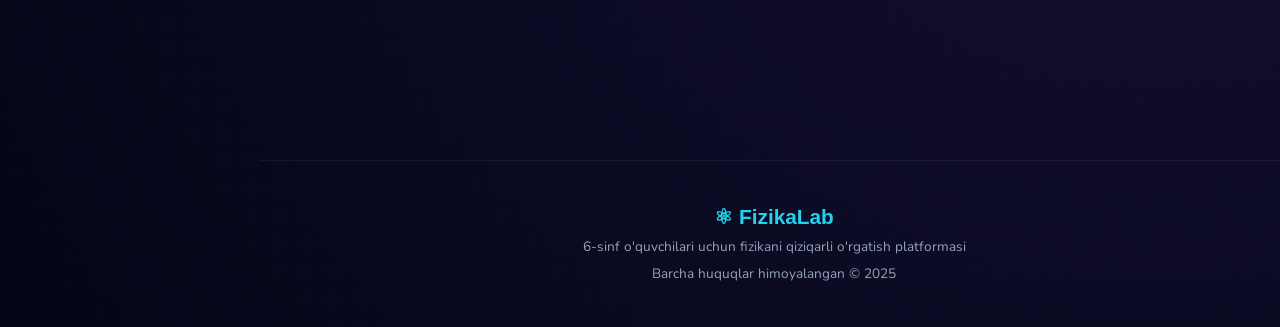
==== commit a4adb729: "Unified Hero: Merged Auth Portal into homepage Hero section" ====
--- a/index.html
+++ b/index.html
@@ -275,14 +275,108 @@
 .sticky-auth-banner.hidden{display:none;}
 @keyframes slideUpBanner{from{opacity:0;transform:translate(-50%, 50px);}to{opacity:1;transform:translate(-50%, 0);}}
 
-/* ────── AUTH PORTAL (Antigravity Extreme) ────── */
-#authGate{
-  position:fixed;inset:0;z-index:1000;
-  background:rgba(2,6,23,0.85);backdrop-filter:blur(25px);
-  display:none;align-items:center;justify-content:center;padding:20px;
-  opacity:0;transition:opacity 0.5s ease;
-}
-#authGate.open{display:flex;opacity:1;}
+/* ────── HERO PORTAL (Antigravity Extreme) ────── */
+.hero{
+  min-height:100vh;padding:120px 40px 60px;display:flex;align-items:center;justify-content:center;
+  position:relative;z-index:5;overflow:hidden;
+}
+.hero-portal{
+  display:flex;align-items:center;justify-content:space-between;
+  width:100%;max-width:1580px;gap:60px;position:relative;
+}
+
+/* LEFT: ANTIGRAVITY GALLERY (Integrated) */
+.hero-side-l{
+  flex:1;max-width:320px;display:flex;flex-direction:column;gap:15px;
+  background:rgba(15,23,42,0.45);backdrop-filter:blur(25px);
+  padding:34px;border-radius:32px;
+  border:1.5px solid rgba(139,92,246,0.25);
+  box-shadow:0 0 50px rgba(0,0,0,0.5), inset 0 0 15px rgba(139,92,246,0.1);
+}
+.hero-side-l h3{font-family:'Outfit',sans-serif;font-size:1.45rem;font-weight:900;color:var(--text);margin-bottom:28px;}
+.auth-nav-item{
+  padding:16px 22px;border-radius:16px;background:rgba(255,255,255,0.03);
+  border:1px solid rgba(255,255,255,0.06);color:rgba(255,255,255,0.6);
+  font-family:'Outfit',sans-serif;font-weight:700;font-size:0.95rem;
+  display:flex;justify-content:space-between;align-items:center;
+  transition:all 0.4s;cursor:not-allowed;
+}
+.auth-nav-item:hover{background:rgba(99,102,241,0.1);border-color:rgba(99,102,241,0.3);color:white;transform:scale(1.03);}
+.auth-nav-item .lock{font-size:0.85rem;opacity:0.5;}
+
+/* GHOST FORMULAS (Relative to Hero) */
+.ghost-formula{
+  position:absolute;font-family:'Exo 2',sans-serif;font-size:1.8rem;font-weight:800;
+  color:rgba(168,85,247,0.12);pointer-events:none;z-index:-1;
+  filter:blur(1px);animation:formulaFloat 8s infinite alternate ease-in-out;
+  text-shadow:0 0 20px rgba(168,85,247,0.3);
+}
+@keyframes formulaFloat{0%{transform:translate(0,0) rotate(0);}100%{transform:translate(30px,-40px) rotate(8deg);}}
+
+/* CENTER CARD - ANTIGRAVITY PROJECTOR */
+#heroAuthCard{
+  flex:2;background:transparent;max-width:650px;width:100%;
+  padding:20px;position:relative; transition:all 0.6s cubic-bezier(0.19,1,0.22,1);
+}
+#heroAuthCard.hidden{display:none;opacity:0;transform:scale(0.9);}
+#heroAuthCard h2{
+  font-family:'Outfit',sans-serif;font-weight:700;font-size:3.2rem;line-height:1.2;
+  margin-bottom:12px;text-align:center;
+}
+#heroAuthCard h2 span{background:linear-gradient(135deg,var(--t),var(--mainv));-webkit-background-clip:text;background-clip:text;-webkit-text-fill-color:transparent;}
+
+/* UNLOCKED HERO (After Signup) */
+.hero-unlocked{display:none;text-align:center;animation:fadeUp 0.8s both;}
+.hero-unlocked h1{font-size:4rem;font-weight:900;margin-bottom:20px;}
+.hero-unlocked .welcome-msg{color:var(--muted);font-size:1.2rem;max-width:600px;margin:0 auto 40px;}
+
+/* PROJECTION INPUTS */
+.inp-wrap{margin-bottom:32px;position:relative;}
+.inp-wrap label{
+  display:block;font-size:0.8rem;font-weight:900;color:var(--t);margin-bottom:12px;
+  letter-spacing:1.5px;text-transform:uppercase;text-shadow:0 0 10px rgba(34,211,238,0.4);
+}
+.inp-wrap input,.inp-wrap select{
+  width:100%;padding:18px 24px;background:rgba(255,255,255,0.03);
+  border:1.5px solid rgba(255,255,255,0.08);border-radius:18px;
+  color:white;font-family:'Nunito',sans-serif;font-size:1.1rem;
+  outline:none;transition:all 0.4s;
+  box-shadow:inset 0 0 20px rgba(0,0,0,0.3);
+  caret-color:var(--t);
+}
+.inp-wrap input:focus{
+  background:rgba(255,255,255,0.05);border-color:var(--t);
+  box-shadow:0 10px 40px -15px rgba(34,211,238,0.4), inset 0 0 10px rgba(34,211,238,0.1);
+  transform:translateY(-2px);
+}
+
+/* RIGHT: COSMIC ENGINE / ATOM (Integrated) */
+.hero-side-r{
+  flex:1;max-width:360px;display:flex;flex-direction:column;align-items:center;gap:40px;
+}
+
+/* HOLOGRAPHIC GAUGE */
+.hologram-dots{display:flex;gap:12px;margin:25px 0;justify-content:center;position:relative;}
+.hologram-dots::after{content:'';position:absolute;bottom:-10px;width:200px;height:2px;background:linear-gradient(90deg,transparent,rgba(255,255,255,0.1),transparent);}
+.h-dot{width:14px;height:14px;border-radius:50%;box-shadow:0 0 15px currentColor;opacity:0.8;animation:pulseH 2s infinite alternate;}
+@keyframes pulseH{from{opacity:0.4;transform:scale(0.85);} to{opacity:1;transform:scale(1.1);}}
+
+/* ⚛ ATOM ANIMATION (Integrated) */
+.atom{position:relative;width:120px;height:120px;perspective:500px;}
+.nucleus{position:absolute;inset:44px;background:var(--t);border-radius:50%;box-shadow:0 0 20px var(--t);}
+.orbit{
+  position:absolute;inset:0;border:1.5px solid rgba(255,255,255,0.1);
+  border-radius:50%;animation:rotate 3s linear infinite;
+}
+.orbit::after{
+  content:'';position:absolute;top:-5px;left:50%;width:10px;height:10px;
+  background:var(--p);border-radius:50%;box-shadow:0 0 10px var(--p);
+}
+.orbit:nth-child(2){transform:rotateX(60deg);animation-duration:4s;}
+.orbit:nth-child(3){transform:rotateY(60deg);animation-duration:5s;}
+@keyframes rotate{100%{transform:rotate(360deg);}}
+
+#authGate{display:none !important;} /* Disabled modal */
 
 /* PORTAL ENGINE */
 .auth-portal{
@@ -356,21 +450,6 @@
 .h-dot{width:14px;height:14px;border-radius:50%;box-shadow:0 0 15px currentColor;opacity:0.8;animation:pulseH 2s infinite alternate;}
 @keyframes pulseH{from{opacity:0.4;transform:scale(0.85);} to{opacity:1;transform:scale(1.1);}}
 
-/* NEON INTERACTION POPUP */
-.neon-modal-overlay{
-  position:absolute;inset:0;background:rgba(2,6,23,0.3);backdrop-filter:blur(12px);
-  z-index:100;display:flex;align-items:center;justify-content:center;
-  animation:fadeInModal 0.6s cubic-bezier(0.19,1,0.22,1) both;
-}
-.neon-modal{
-  background:rgba(15,23,42,0.7);border:2px solid rgba(168,85,247,0.5);
-  border-radius:24px;padding:34px 44px;text-align:center;
-  box-shadow:0 0 60px rgba(168,85,247,0.3), inset 0 0 20px rgba(168,85,247,0.2);
-  max-width:440px;transform:translateY(20px);
-}
-.neon-modal h4{font-family:'Outfit',sans-serif;font-size:1.15rem;color:white;line-height:1.6;font-weight:700;}
-
-@keyframes fadeInModal{from{opacity:0;transform:scale(0.95);}to{opacity:1;transform:scale(1);}}
 @keyframes sideSlideL{from{opacity:0;transform:translateX(-80px);}to{opacity:1;transform:translateX(0);}}
 
 /* ────── MODALS ────── */
@@ -460,94 +539,7 @@
   <button class="btn-neon primary" style="padding:8px 20px;font-size:0.8rem;" onclick="openGate()">Hozir Boshlash</button>
 </div>
 
-<!-- ══ AUTH GATE ══ -->
-<div id="authGate" onclick="closeGateOutside(event)">
-  <div class="auth-portal">
-    <!-- GHOST FORMULAS (Floating in depth) -->
-    <div class="ghost-formula" style="top:10%;left:35%;animation-delay:-2s;">G = mg</div>
-    <div class="ghost-formula" style="top:60%;left:25%;animation-delay:-5s;">ρ = m/V</div>
-    <div class="ghost-formula" style="top:30%;right:30%;animation-delay:-1s;">F = ma</div>
-
-    <!-- LEFT: ANTIGRAVITY GALLERY SIDEBAR -->
-    <div class="auth-side-l">
-      <h3>Antigravitatsiya</h3>
-      <div class="auth-nav-item">🔬 Mavzular <span class="lock">🔒</span></div>
-      <div class="auth-nav-item" style="color:white;background:rgba(99,102,241,0.08);">🧪 Tajribalar <span class="lock">🔒</span></div>
-      <div class="auth-nav-item">📝 Testlar <span class="lock">🔒</span></div>
-      <div class="auth-nav-item">📚 Kutubxona <span class="lock">🔒</span></div>
-      <div class="auth-nav-item">🏅 Yutuqlar <span class="lock">🔒</span></div>
-    </div>
-
-    <!-- CENTER: AUTH CARD (Projector) -->
-    <div class="auth-card">
-      <div style="text-align:center;margin-bottom:40px">
-        <div style="font-size:3.5rem;margin-bottom:15px;filter:drop-shadow(0 0 15px var(--t));">✨</div>
-        <h2 style="text-transform:none;">
-          Fizika <span>dunyosiga</span> <br>xush kelibsiz!
-        </h2>
-        <p style="color:var(--muted);font-size:0.95rem;max-width:380px;margin:10px auto 0;letter-spacing:0.5px;">Platformadan to'liq foydalanish uchun tizimga kiring 🌌</p>
-      </div>
-
-      <!-- TABS -->
-      <div class="auth-tabs" style="display:flex;gap:12px;margin-bottom:30px;justify-content:center;">
-        <button class="auth-tab active" id="tabReg" onclick="switchAuthTab('reg')">Ro'yxatdan O'tish</button>
-        <button class="auth-tab" id="tabLogin" onclick="switchAuthTab('login')">Kirish</button>
-      </div>
-
-      <!-- INTERACTION POPUP (Neon Modal) -->
-      <div class="neon-modal-overlay" id="regAlertPopup">
-        <div class="neon-modal">
-          <div style="font-size:2.5rem;margin-bottom:15px;">🔒</div>
-          <h4>Darsni boshlash yoki sinov uchun, <br><span style="color:var(--p)">iltimos, avval ro'yhatdan o'ting!</span></h4>
-          <button class="btn-neon secondary" style="margin-top:20px;padding:10px 24px;font-size:0.85rem;" onclick="closeRegPopup()">Tushunarli</button>
-        </div>
-      </div>
-
-      <!-- REGISTER PANEL -->
-      <div class="auth-panel active" id="panelReg">
-        <div class="inp-wrap"><label>To'liq ismingiz</label><input type="text" id="gRegName" placeholder="Asilbek"></div>
-        <div class="inp-wrap"><label>Sinf</label>
-          <select id="gRegClass">
-            <option value="">Sinfingizni tanlang...</option>
-            <option>6-A</option><option>6-B</option><option>6-C</option><option>6-D</option><option>Boshqa</option>
-          </select>
-        </div>
-        <div class="inp-wrap"><label>Parol</label><input type="password" id="gRegPass" placeholder="••••••••"></div>
-        
-        <div class="hologram-dots">
-          <div class="h-dot" style="background:#ef4444;color:#ef4444;"></div>
-          <div class="h-dot" style="background:#fbbf24;color:#fbbf24;"></div>
-          <div class="h-dot" style="background:#10b981;color:#10b981;"></div>
-          <div class="h-dot" style="background:#22d3ee;color:#22d3ee;"></div>
-        </div>
-
-        <div class="modal-err" id="gRegErr"></div>
-        <div class="modal-ok" id="gRegOk"></div>
-        <button class="btn-m primary" style="width:100%;padding:20px;justify-content:center;font-size:1.2rem;letter-spacing:1px;" onclick="doGateRegister()">🚀 Boshlash</button>
-      </div>
-
-      <!-- LOGIN PANEL (hidden initially) -->
-      <div class="auth-panel" id="panelLogin">
-        <div class="inp-wrap"><label>Login yoki Ism</label><input type="text" id="gLoginUser" placeholder="Asilbek"></div>
-        <div class="inp-wrap"><label>Parol</label><input type="password" id="gLoginPass" placeholder="••••••••"></div>
-        <div class="modal-err" id="gLoginErr"></div>
-        <div class="modal-ok" id="gLoginOk"></div>
-        <button class="btn-m primary" style="width:100%;padding:20px;justify-content:center;" onclick="doGateLogin()">🔑 Kirish</button>
-      </div>
-    </div>
-
-    <!-- RIGHT: COSMIC ENGINE / ATOM -->
-    <div class="auth-side-r" style="flex:1;max-width:360px;display:flex;flex-direction:column;align-items:center;gap:40px;">
-       <div class="atom">
-        <div class="nucleus"></div>
-        <div class="orbit"></div>
-        <div class="orbit"></div>
-        <div class="orbit"></div>
-      </div>
-      <div style="color:var(--muted);font-size:0.8rem;text-align:center;letter-spacing:2px;opacity:0.6;margin-top:20px;">GRAVITY ENGINE v3.0</div>
-    </div>
-  </div>
-</div>
+<!-- ══ AUTH GATE (Disabled/Deleted in favor of Unified Hero) ══ -->
 
 <!-- ══ SIDEBAR ══ -->
 <aside class="sidebar">
@@ -571,38 +563,6 @@
 </aside>
 
 <main class="content-wrapper">
-  <!-- HERO -->
-  <section class="hero">
-    <div class="hero-content">
-      <div class="hero-badge">⚡ PHYSICS MASTERY 6-SINF</div>
-      <h1 class="fu"><span class="text-mask">Fizika Dunyosiga</span> <span>Xush Kelibsiz!</span></h1>
-      <p class="fu">Zamonayiv texnologiyalar va animatsiyalar yordamida fizikani professional darajada o'rganing. Kelajak olimlari aynan shu yerdan boshlaydi.</p>
-      <div class="hero-btns fu">
-        <button class="btn-m primary" onclick="openGate()">Bepul Boshlash 🚀</button>
-        <a href="#mavzular" class="btn-m secondary">Darslar Haqida ⭐</a>
-      </div>
-      
-      <div style="margin-top:50px;display:flex;align-items:center;gap:15px;" class="fu">
-        <div style="display:flex;margin-left:10px;">
-          <div style="width:36px;height:36px;border-radius:50%;background:#444;border:2px solid var(--bg);margin-left:-10px;"></div>
-          <div style="width:36px;height:36px;border-radius:50%;background:#666;border:2px solid var(--bg);margin-left:-10px;"></div>
-          <div style="width:36px;height:36px;border-radius:50%;background:#888;border:2px solid var(--bg);margin-left:-10px;"></div>
-        </div>
-        <div style="color:var(--muted);font-size:0.9rem;font-weight:700;">1,200+ O'quvchilar ⭐⭐⭐⭐⭐</div>
-      </div>
-    </div>
-
-    <div class="hero-visual fu">
-      <div class="code-window">
-        <div class="code-dots"><div style="background:#ff5f56"></div><div style="background:#ffbd2e"></div><div style="background:#27c93f"></div></div>
-        <div style="color:#d1d5db;line-height:1.6;">
-          <span class="kw">class</span> <span class="fn">PhysicsStudent</span> {<br>
-          &nbsp;&nbsp;<span class="kw">private</span> <span class="str">$iqLevel</span> = <span class="str">'Genius'</span>;<br><br>
-          &nbsp;&nbsp;<span class="kw">public function</span> <span class="fn">masterPhysics</span>() {<br>
-          &nbsp;&nbsp;&nbsp;&nbsp;<span class="kw">return</span> <span class="str">"Unlock Infinite Potential"</span>;<br>
-          &nbsp;&nbsp;}<br>
-          }<br><br>
-          <span class="comment">// Sintaksis mukammal. Davom etishga tayyormiz.</span>
         </div>
       </div>
     </div>
@@ -803,13 +763,7 @@
 function closeAll(){ document.querySelectorAll('.overlay').forEach(o=>o.classList.remove('open')); }
 window.addEventListener('keydown', e=>{ if(e.key==='Escape' && !document.getElementById('authGate').style.opacity) closeAll(); });
 
-// ── AUTH GATE ──
-function closeRegPopup(){
-  const p = document.getElementById('regAlertPopup');
-  p.style.opacity = '0';
-  setTimeout(()=> p.style.display='none', 600);
-}
-
+// ── AUTH & SESSION ──
 function switchAuthTab(t){
   document.getElementById('tabReg').classList.toggle('active', t==='reg');
   document.getElementById('tabLogin').classList.toggle('active', t==='login');
@@ -818,24 +772,25 @@
 }
 
 function openGate(){
-  const gate = document.getElementById('authGate');
-  gate.style.display = 'flex';
-  setTimeout(()=> gate.classList.add('open'), 10);
-}
-
-function closeGateOutside(e){
-  if(e.target.id === 'authGate'){
-    const gate = document.getElementById('authGate');
-    gate.classList.remove('open');
-    setTimeout(()=> gate.style.display='none', 500);
-  }
+  // Now scrolls to Hero form instead of opening a modal
+  document.getElementById('homeHero').scrollIntoView({ behavior: 'smooth' });
 }
 
 function unlockSite(displayName){
-  const gate = document.getElementById('authGate');
-  gate.classList.remove('open');
-  setTimeout(()=>{ gate.style.display='none'; }, 600);
+  // Hide the registration card in the Hero
+  const card = document.getElementById('heroAuthCard');
+  if(card) {
+    card.classList.add('hidden');
+    setTimeout(()=> card.style.display='none', 600);
+  }
   
+  // Show the Welcome UI in the Hero
+  const welcome = document.getElementById('heroUnlocked');
+  if(welcome) {
+    welcome.style.display = 'block';
+    document.getElementById('welcomeName').textContent = displayName;
+  }
+
   // Hide guest UI
   document.getElementById('topAuthNav').classList.add('hidden');
   document.getElementById('stickyAuthBanner').classList.add('hidden');
@@ -940,17 +895,12 @@
     try{
       const user = JSON.parse(saved);
       // Hide guest UI
-      const p = document.getElementById('regAlertPopup');
-      if(p) p.style.display = 'none';
       document.getElementById('topAuthNav').classList.add('hidden');
       document.getElementById('stickyAuthBanner').classList.add('hidden');
       
       const n = user.name || user.cosmo || "O'quvchi";
       unlockSite(n);
     }catch(e){ localStorage.removeItem('fizikalab_user'); }
-  } else {
-    // Initial guest state: ensure gate is hidden
-    document.getElementById('authGate').style.display='none';
   }
 })();
 
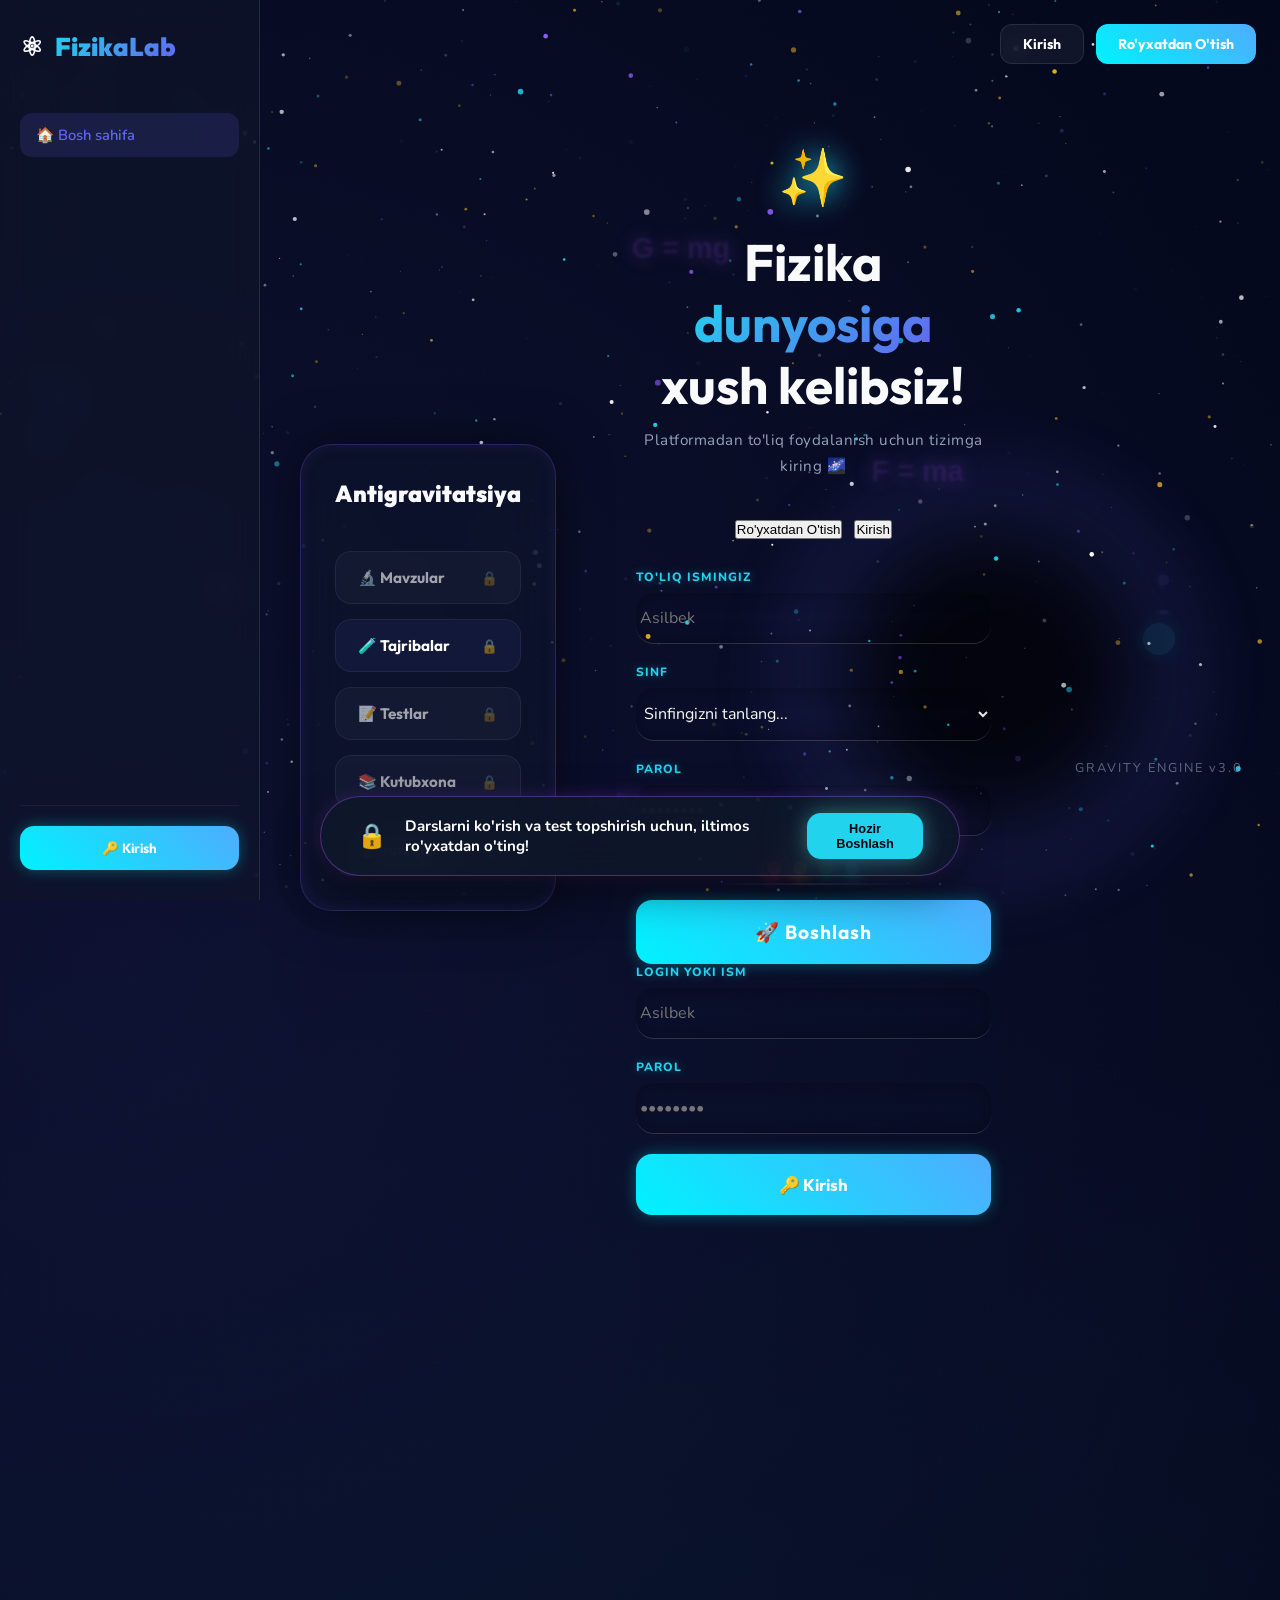
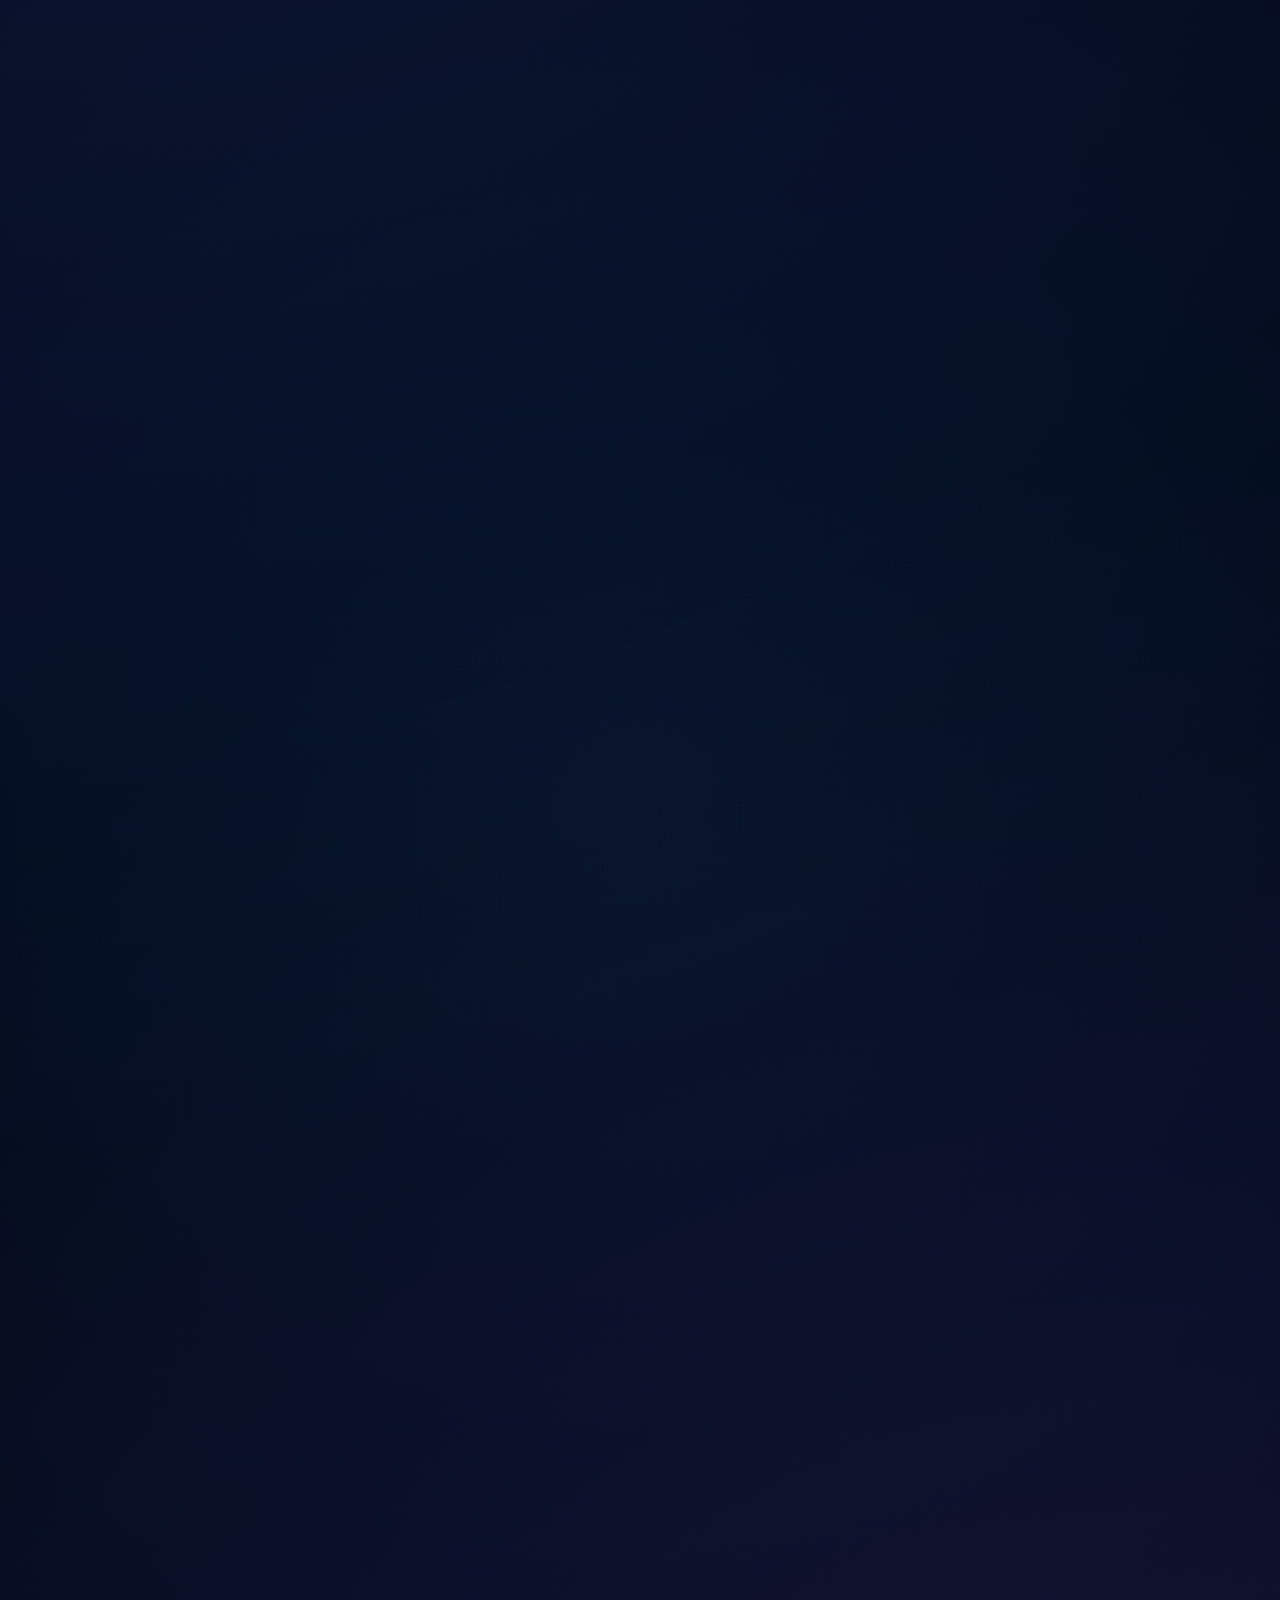
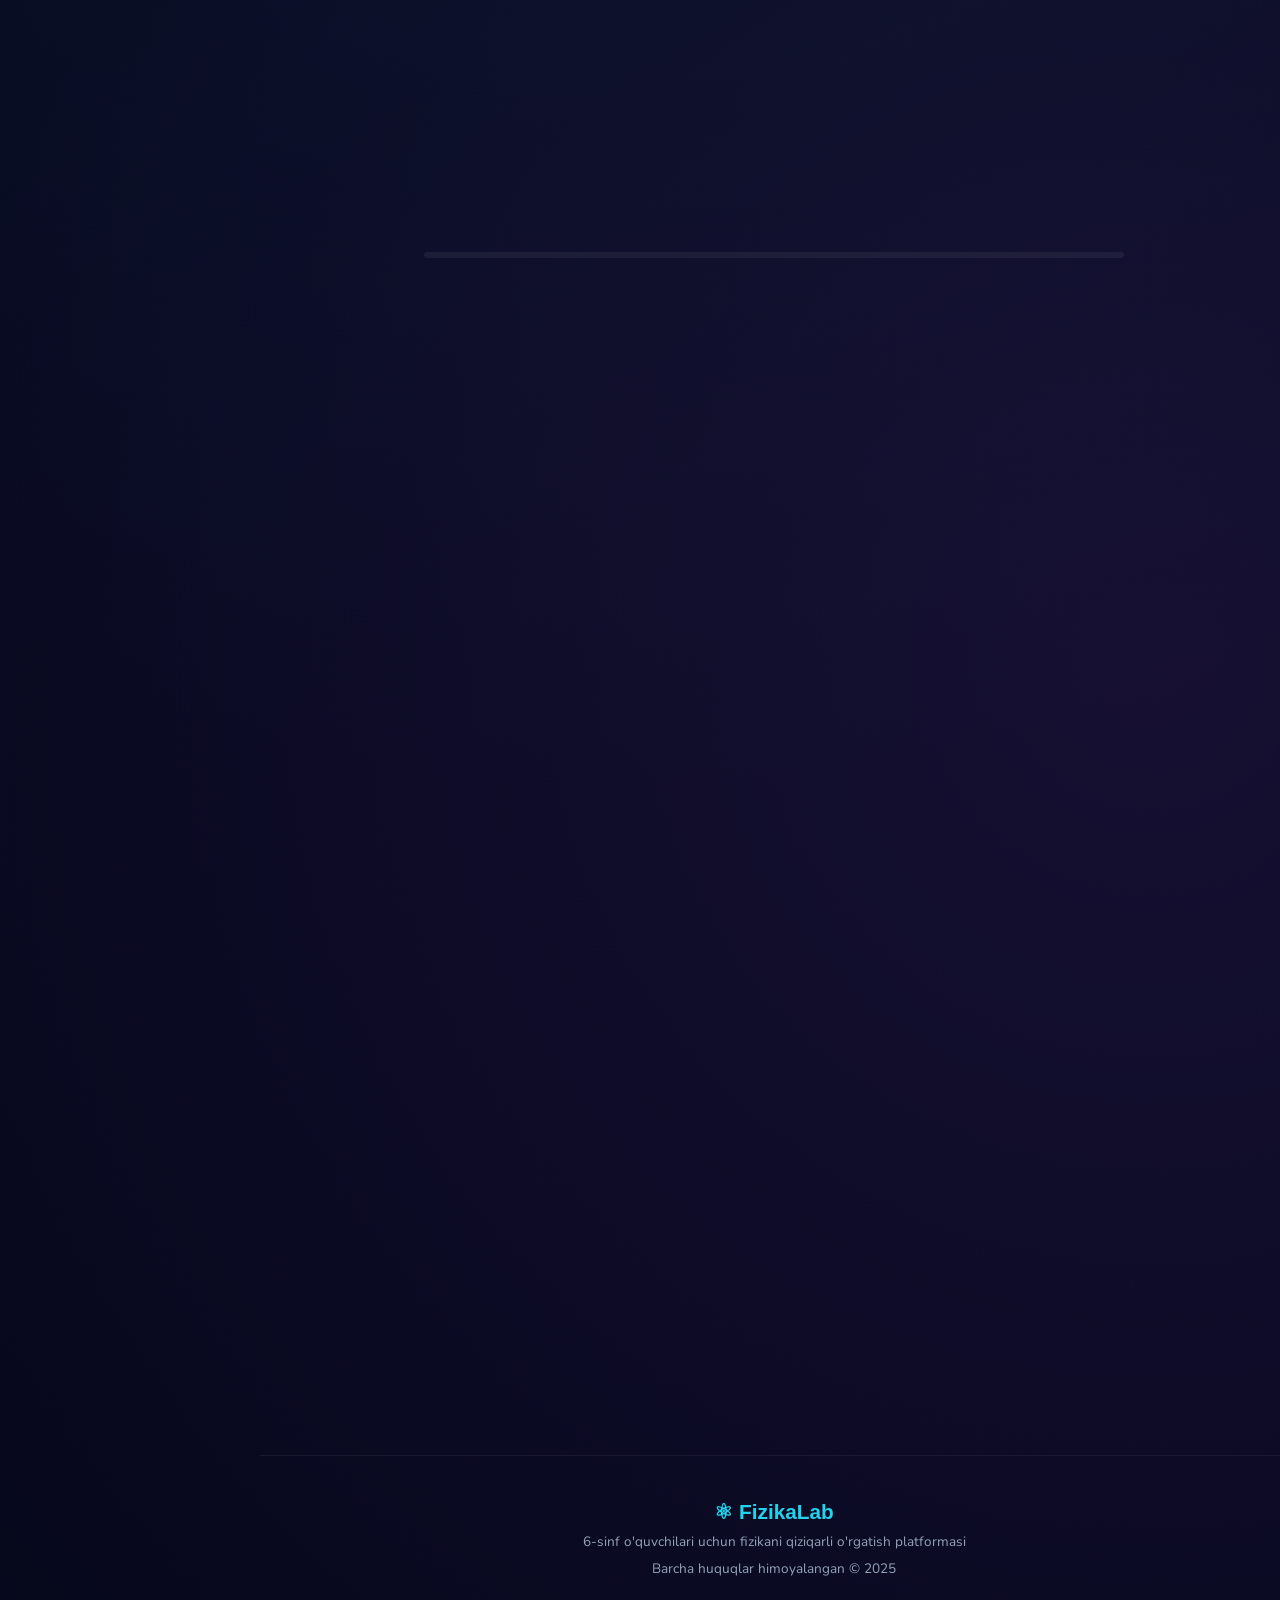
==== commit a46405d8: "Fix: Restored registration and login forms to the Unified Hero" ====
--- a/index.html
+++ b/index.html
@@ -563,8 +563,95 @@
 </aside>
 
 <main class="content-wrapper">
+  <!-- HERO PORTAL -->
+  <section class="hero" id="homeHero">
+    <div class="hero-portal">
+      <!-- GHOST FORMULAS -->
+      <div class="ghost-formula" style="top:10%;left:35%;animation-delay:-2s;">G = mg</div>
+      <div class="ghost-formula" style="top:60%;left:25%;animation-delay:-5s;">ρ = m/V</div>
+      <div class="ghost-formula" style="top:30%;right:30%;animation-delay:-1s;">F = ma</div>
+
+      <!-- LEFT: Side Navigation -->
+      <div class="hero-side-l">
+        <h3>Antigravitatsiya</h3>
+        <div class="auth-nav-item">🔬 Mavzular <span class="lock">🔒</span></div>
+        <div class="auth-nav-item" style="color:white;background:rgba(99,102,241,0.08);">🧪 Tajribalar <span class="lock">🔒</span></div>
+        <div class="auth-nav-item">📝 Testlar <span class="lock">🔒</span></div>
+        <div class="auth-nav-item">📚 Kutubxona <span class="lock">🔒</span></div>
+        <div class="auth-nav-item">🏅 Yutuqlar <span class="lock">🔒</span></div>
+      </div>
+
+      <!-- CENTER: Main Auth Card -->
+      <div id="heroAuthCard">
+        <div style="text-align:center;margin-bottom:40px">
+          <div style="font-size:3.5rem;margin-bottom:15px;filter:drop-shadow(0 0 15px var(--t));">✨</div>
+          <h2 style="text-transform:none;">
+            Fizika <span>dunyosiga</span> <br>xush kelibsiz!
+          </h2>
+          <p style="color:var(--muted);font-size:0.95rem;max-width:380px;margin:10px auto 0;letter-spacing:0.5px;">Platformadan to'liq foydalanish uchun tizimga kiring 🌌</p>
+        </div>
+
+        <!-- TABS -->
+        <div class="auth-tabs" style="display:flex;gap:12px;margin-bottom:30px;justify-content:center;">
+          <button class="auth-tab active" id="tabReg" onclick="switchAuthTab('reg')">Ro'yxatdan O'tish</button>
+          <button class="auth-tab" id="tabLogin" onclick="switchAuthTab('login')">Kirish</button>
+        </div>
+
+        <!-- REGISTER PANEL -->
+        <div class="auth-panel active" id="panelReg">
+          <div class="inp-wrap"><label>To'liq ismingiz</label><input type="text" id="gRegName" placeholder="Asilbek"></div>
+          <div class="inp-wrap"><label>Sinf</label>
+            <select id="gRegClass">
+              <option value="">Sinfingizni tanlang...</option>
+              <option>6-A</option><option>6-B</option><option>6-C</option><option>6-D</option><option>Boshqa</option>
+            </select>
+          </div>
+          <div class="inp-wrap"><label>Parol</label><input type="password" id="gRegPass" placeholder="••••••••"></div>
+          
+          <div class="hologram-dots">
+            <div class="h-dot" style="background:#ef4444;color:#ef4444;"></div>
+            <div class="h-dot" style="background:#fbbf24;color:#fbbf24;"></div>
+            <div class="h-dot" style="background:#10b981;color:#10b981;"></div>
+            <div class="h-dot" style="background:#22d3ee;color:#22d3ee;"></div>
+          </div>
+
+          <div class="modal-err" id="gRegErr"></div>
+          <div class="modal-ok" id="gRegOk"></div>
+          <button class="btn-m primary" style="width:100%;padding:20px;justify-content:center;font-size:1.2rem;letter-spacing:1px;" onclick="doGateRegister()">🚀 Boshlash</button>
+        </div>
+
+        <!-- LOGIN PANEL (hidden) -->
+        <div class="auth-panel" id="panelLogin">
+          <div class="inp-wrap"><label>Login yoki Ism</label><input type="text" id="gLoginUser" placeholder="Asilbek"></div>
+          <div class="inp-wrap"><label>Parol</label><input type="password" id="gLoginPass" placeholder="••••••••"></div>
+          <div class="modal-err" id="gLoginErr"></div>
+          <div class="modal-ok" id="gLoginOk"></div>
+          <button class="btn-m primary" style="width:100%;padding:20px;justify-content:center;" onclick="doGateLogin()">🔑 Kirish</button>
         </div>
       </div>
+
+      <!-- UNLOCKED HERO UI -->
+      <div class="hero-unlocked" id="heroUnlocked">
+        <div style="font-size:5rem;margin-bottom:20px;">🧑‍🚀</div>
+        <h1>Fizika Dunyosi <span>Ochiq!</span></h1>
+        <p class="welcome-msg">Xush kelibsiz, <span id="welcomeName" style="color:var(--t)">O'quvchi</span>! Laboratoriya va darslar sizni kutmoqda. Barcha bo'limlar endi to'liq ochiq.</p>
+        <div style="display:flex;gap:20px;justify-content:center;">
+          <a href="#mavzular" class="btn-m primary">📚 Darslarni Boshlash</a>
+          <a href="#tajribalar" class="btn-m secondary">🔬 Laboratoriyaga O'tish</a>
+        </div>
+      </div>
+
+      <!-- RIGHT: COSMIC ENGINE -->
+      <div class="hero-side-r">
+        <div class="atom">
+          <div class="nucleus"></div>
+          <div class="orbit"></div>
+          <div class="orbit"></div>
+          <div class="orbit"></div>
+        </div>
+        <div style="color:var(--muted);font-size:0.8rem;text-align:center;letter-spacing:2px;opacity:0.6;margin-top:20px;">GRAVITY ENGINE v3.0</div>
+      </div>
+
     </div>
   </section>
 
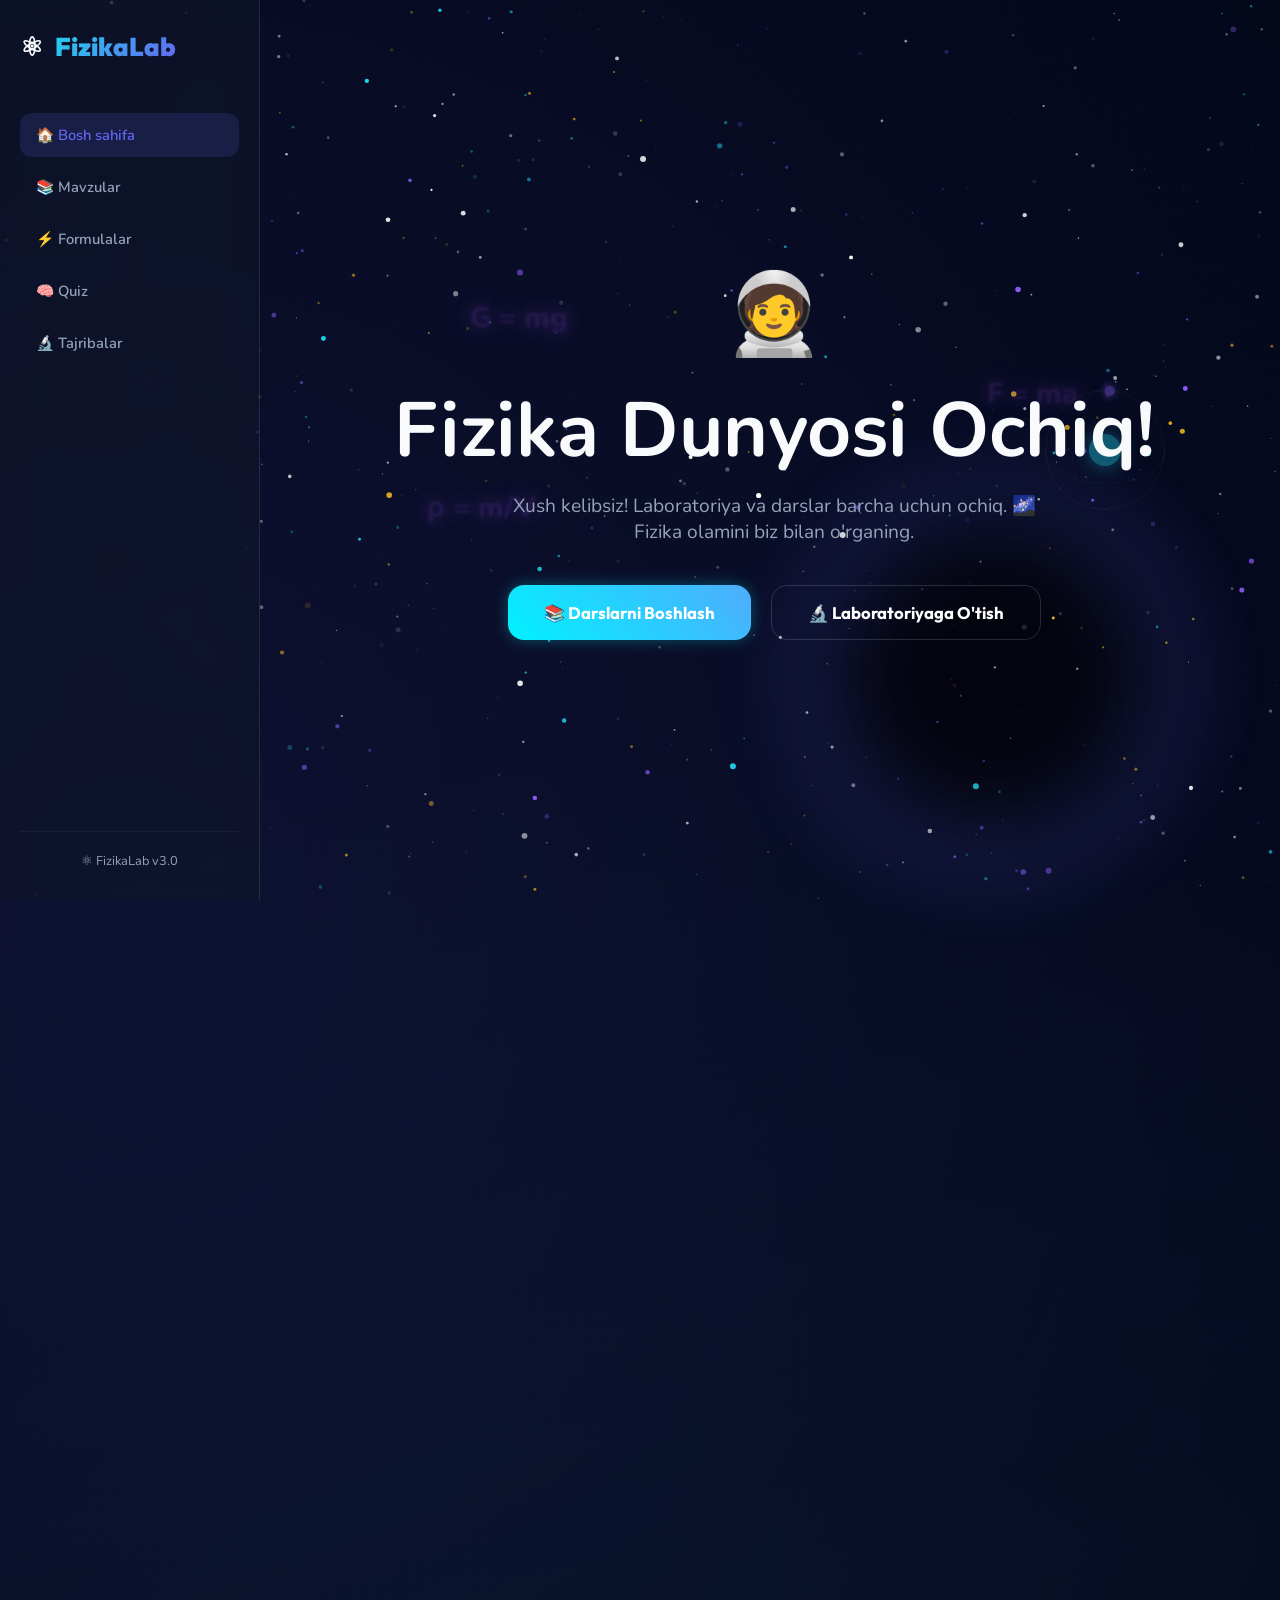
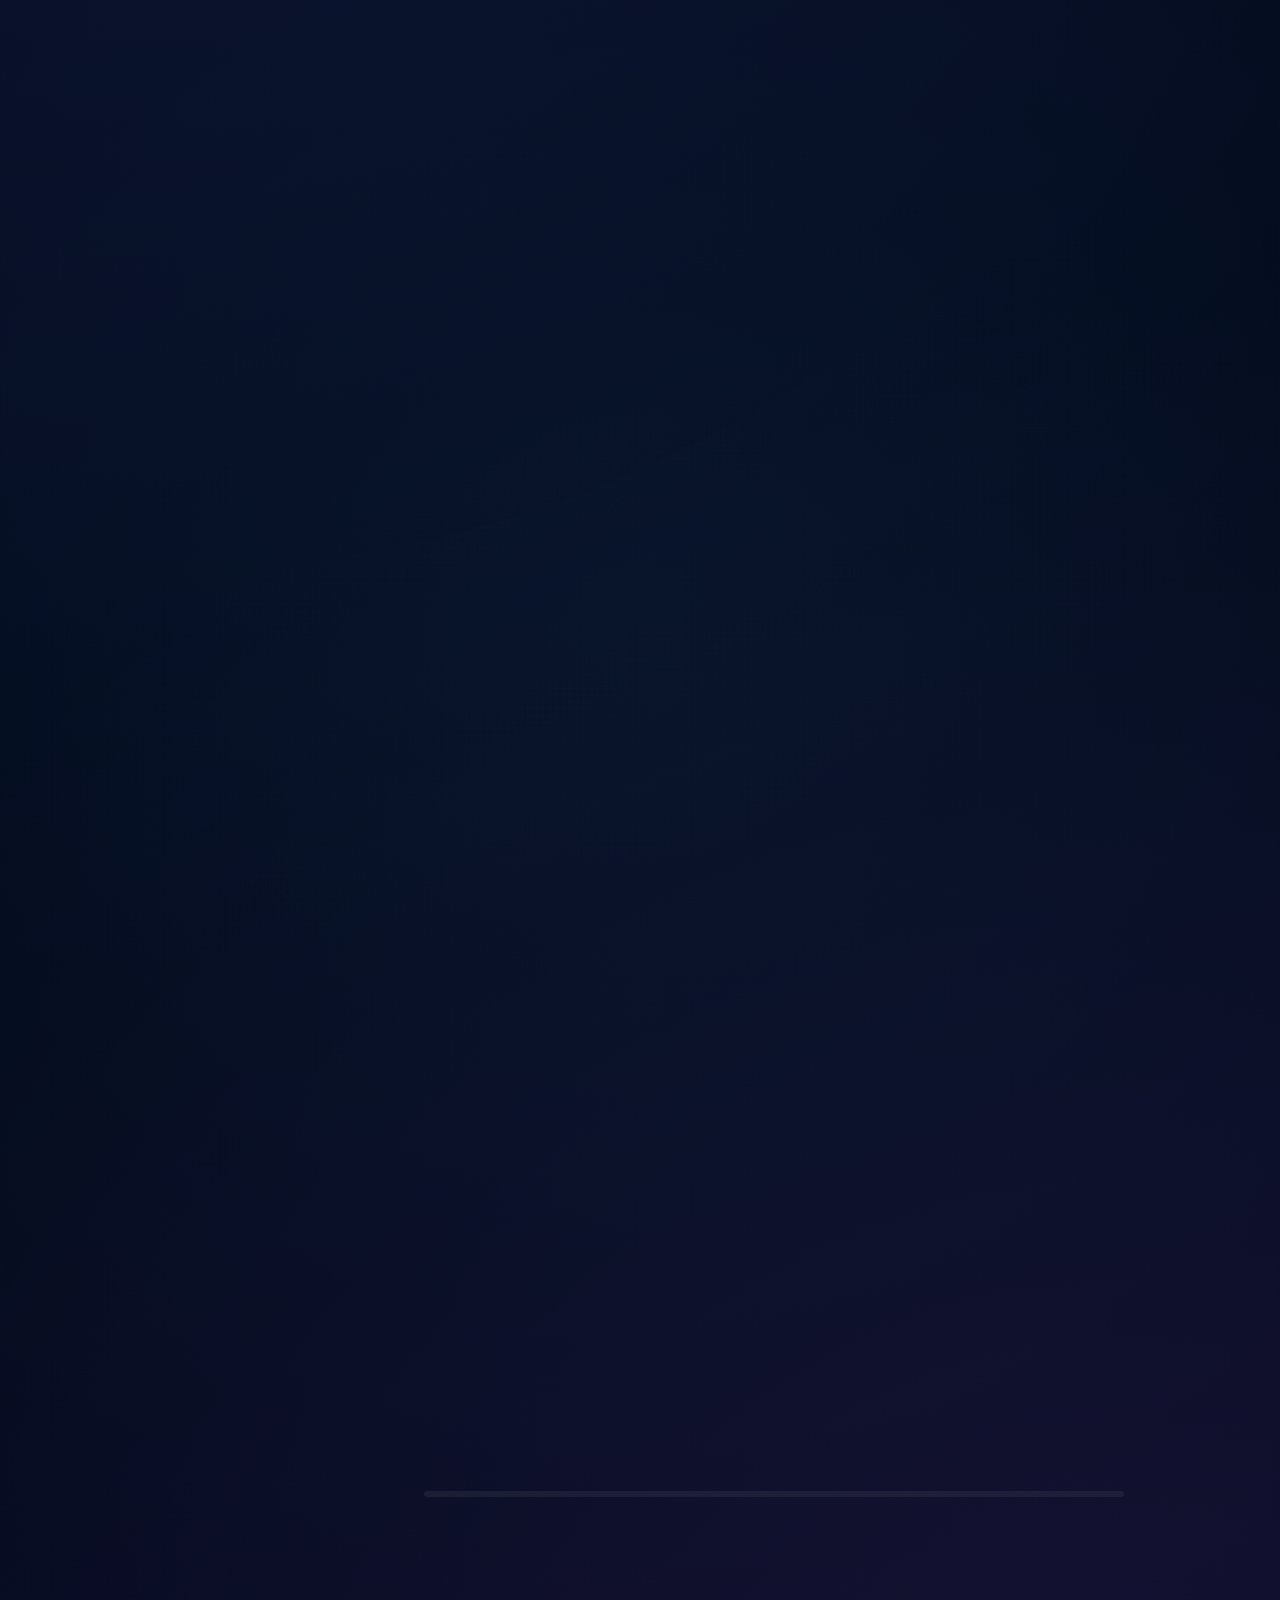
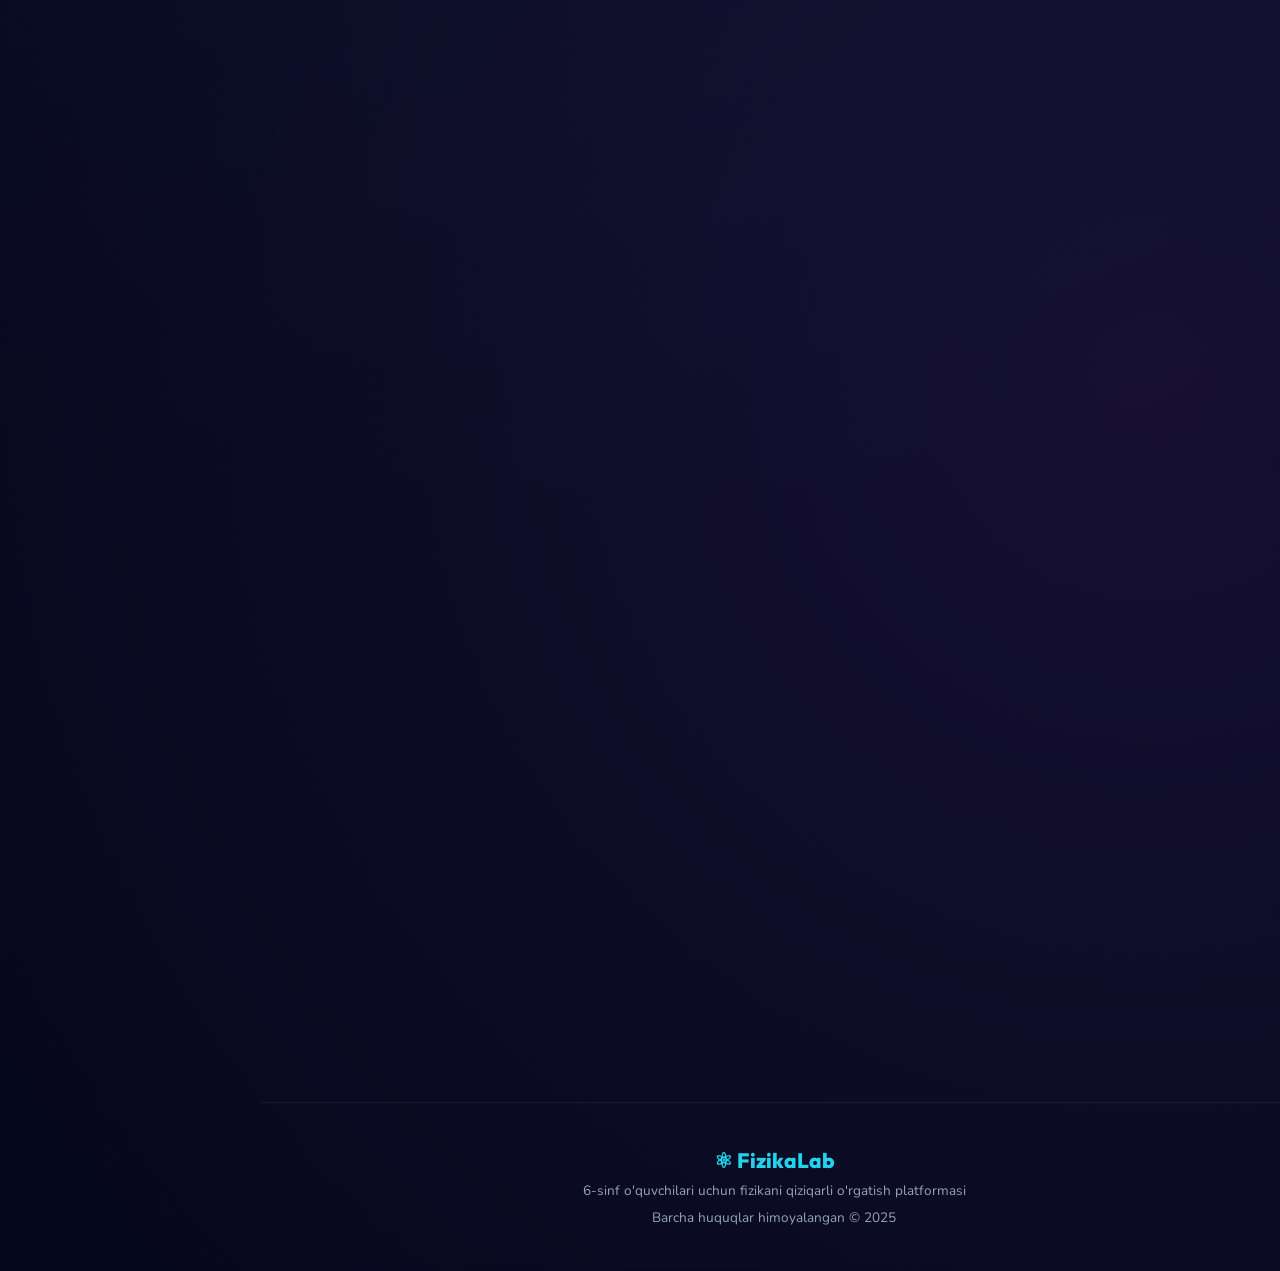
==== commit 544e93b1: "Remove authentication features" ====
--- a/index.html
+++ b/index.html
@@ -53,8 +53,7 @@
 .sb-logo span{background:linear-gradient(135deg,var(--t),var(--mainv));-webkit-background-clip:text;background-clip:text;-webkit-text-fill-color:transparent;}
 
 .sb-nav{display:flex;flex-direction:column;gap:8px;flex:1;}
-.sb-nav-group{display:none;} /* Hidden initially */
-.sb-nav-group.visible{display:flex;flex-direction:column;gap:8px;}
+.sb-nav-group{display:flex;flex-direction:column;gap:8px;}
 
 .sb-link{
   display:flex;align-items:center;gap:14px;padding:12px 16px;
@@ -65,63 +64,24 @@
 .sb-link.active{background:rgba(99,102,241,0.15);color:var(--mainv);}
 
 .sb-footer{margin-top:auto;padding-top:20px;border-top:1px solid rgba(255,255,255,0.05);}
-.auth-btn-sb{
-  width:100%;padding:14px;border-radius:14px;border:none;
-  background:var(--neon-b);color:white;
-  font-family:'Outfit',sans-serif;font-weight:700;cursor:pointer;
-  transition:all 0.3s;display:flex;align-items:center;justify-content:center;gap:10px;
-  box-shadow:0 0 15px rgba(0,242,254,0.3);
-}
-.auth-btn-sb:hover{box-shadow:0 0 25px rgba(0,242,254,0.6);transform:translateY(-3px);}
 
 /* ────── CONTENT WRAPPER ────── */
 .content-wrapper{
   flex:1;margin-left:var(--sb-w);position:relative;z-index:1;
 }
 
-/* ────── HERO (Refined) ────── */
+/* ────── HERO ────── */
 .hero{
-  min-height:100vh;display:grid;grid-template-columns:1.2fr 1fr;align-items:center;
-  padding:60px 80px;gap:60px;
-}
-.hero-content{text-align:left;}
-.hero-badge{
-  display:inline-flex;padding:8px 18px;border-radius:99px;
-  background:rgba(99,102,241,0.1);border:1px solid rgba(99,102,241,0.25);
-  color:var(--mainv);font-family:'Outfit',sans-serif;font-weight:700;font-size:0.7rem;
-  letter-spacing:1.5px;text-transform:uppercase;margin-bottom:30px;
-}
-.hero h1{
-  font-family:'Outfit',sans-serif;font-size:clamp(3rem,5vw,5.5rem);font-weight:900;
-  line-height:1;margin-bottom:28px;color:white;
-}
-
-/* Text Masking Animation */
-.text-mask{
-  background:linear-gradient(90deg,var(--t),var(--p),var(--o),var(--t));
-  background-size:300% auto;
-  -webkit-background-clip:text;background-clip:text;-webkit-text-fill-color:transparent;
-  animation:shine 5s linear infinite;
-}
-@keyframes shine{0%{background-position:0% 50%;}100%{background-position:300% 50%;}}
-
-.hero p{font-size:1.15rem;color:var(--muted);max-width:540px;line-height:1.7;margin-bottom:44px;}
-.hero-btns{display:flex;gap:18px;}
+  min-height:100vh;display:flex;align-items:center;justify-content:center;
+  padding:60px 80px;gap:60px;position:relative;overflow:hidden;
+}
+.hero-portal{
+  display:flex;align-items:center;justify-content:space-between;
+  width:100%;max-width:1580px;gap:60px;position:relative;
+}
 
 /* Animations */
 @keyframes float{0%,100%{transform:translateY(0);}50%{transform:translateY(-15px);}}
-
-/* Glass Code Window */
-.code-window{
-  background:rgba(15,23,42,0.6);backdrop-filter:blur(15px);
-  border:1px solid rgba(255,255,255,0.1);border-radius:24px;
-  padding:30px;box-shadow:0 30px 60px rgba(0,0,0,0.5);
-  font-family:'Consolas',monospace;font-size:0.9rem;position:relative;
-  animation:float 4s ease-in-out infinite both;
-}
-.code-dots{display:flex;gap:6px;margin-bottom:20px;}
-.code-dots div{width:10px;height:10px;border-radius:50%;}
-.kw{color:var(--p);} .fn{color:var(--t);} .str{color:var(--o);} .comment{color:var(--muted);font-style:italic;}
 
 /* BUTTONS */
 .btn-m{
@@ -139,7 +99,7 @@
 
 /* NEON BUTTONS */
 .btn-neon{
-  padding:14px 34px;border-radius:14px;font-family:'Exo 2',sans-serif;
+  padding:14px 34px;border-radius:14px;font-family:'Outfit',sans-serif;
   font-size:1rem;font-weight:700;text-decoration:none;display:inline-block;
   cursor:pointer;border:none;transition:all 0.25s;
 }
@@ -148,17 +108,15 @@
   box-shadow:0 0 20px rgba(79,209,197,0.45),0 0 60px rgba(79,209,197,0.15);
 }
 .btn-neon.primary:hover{box-shadow:0 0 30px rgba(79,209,197,0.7),0 0 80px rgba(79,209,197,0.25);transform:translateY(-4px);}
-.btn-neon.secondary{
-  background:transparent;color:var(--p);
-  border:2px solid var(--p);
-  box-shadow:0 0 15px rgba(183,148,244,0.25);
-}
-.btn-neon.secondary:hover{background:rgba(183,148,244,0.1);box-shadow:0 0 25px rgba(183,148,244,0.5);transform:translateY(-4px);}
-
-/* FLOATING ATOMS */
-.atom{position:absolute;pointer-events:none;font-size:3rem;opacity:0.1;
-  animation:flt var(--fd,6s) var(--fdi,0s) ease-in-out infinite alternate;}
-@keyframes flt{from{transform:translateY(0) rotate(0);}to{transform:translateY(-30px) rotate(18deg);}}
+
+/* GHOST FORMULAS */
+.ghost-formula{
+  position:absolute;font-family:'Nunito',sans-serif;font-size:1.8rem;font-weight:800;
+  color:rgba(168,85,247,0.12);pointer-events:none;z-index:-1;
+  filter:blur(1px);animation:formulaFloat 8s infinite alternate ease-in-out;
+  text-shadow:0 0 20px rgba(168,85,247,0.3);
+}
+@keyframes formulaFloat{0%{transform:translate(0,0) rotate(0);}100%{transform:translate(30px,-40px) rotate(8deg);}}
 
 /* STATS */
 .stats{position:relative;z-index:1;display:flex;justify-content:center;flex-wrap:wrap;gap:22px;padding:0 20px 80px;}
@@ -168,13 +126,13 @@
   padding:22px 36px;text-align:center;transition:transform 0.2s;
 }
 .stat-card:hover{transform:translateY(-5px);}
-.stat-num{font-family:'Exo 2',sans-serif;font-size:2.2rem;font-weight:800;}
+.stat-num{font-family:'Outfit',sans-serif;font-size:2.2rem;font-weight:800;}
 .stat-lbl{color:var(--muted);font-size:0.83rem;margin-top:4px;font-weight:600;}
 
 /* SECTION */
 .sec{position:relative;z-index:1;padding:90px 20px;}
 .sec-hdr{text-align:center;margin-bottom:50px;}
-.sec-hdr h2{font-family:'Exo 2',sans-serif;font-size:clamp(1.9rem,4vw,2.8rem);font-weight:800;margin-bottom:12px;}
+.sec-hdr h2{font-family:'Outfit',sans-serif;font-size:clamp(1.9rem,4vw,2.8rem);font-weight:800;margin-bottom:12px;}
 .sec-hdr p{color:var(--muted);max-width:520px;margin:0 auto;}
 .pill{display:inline-block;background:rgba(79,209,197,0.1);color:var(--t);border:1px solid rgba(79,209,197,0.3);padding:4px 16px;border-radius:99px;font-size:0.72rem;font-weight:700;letter-spacing:1.5px;text-transform:uppercase;margin-bottom:14px;}
 
@@ -190,7 +148,7 @@
 .topic-card:hover{transform:translateY(-8px);border-color:rgba(79,209,197,0.3);box-shadow:0 16px 48px rgba(0,0,0,0.45);}
 .topic-icon{font-size:2.6rem;margin-bottom:14px;}
 .topic-tag{display:inline-block;font-size:0.7rem;font-weight:700;letter-spacing:1px;text-transform:uppercase;padding:3px 12px;border-radius:99px;margin-bottom:10px;}
-.topic-card h3{font-family:'Exo 2',sans-serif;font-size:1.2rem;font-weight:700;margin-bottom:8px;}
+.topic-card h3{font-family:'Outfit',sans-serif;font-size:1.2rem;font-weight:700;margin-bottom:8px;}
 .topic-card p{color:var(--muted);font-size:0.87rem;line-height:1.6;}
 .topic-meta{display:flex;gap:12px;margin-top:16px;font-size:0.77rem;color:var(--muted);font-weight:600;}
 
@@ -202,14 +160,14 @@
   transition:transform 0.25s,box-shadow 0.25s;
 }
 .formula-card:hover{transform:translateY(-6px);box-shadow:0 10px 36px rgba(0,0,0,0.4);}
-.f-expr{font-family:'Exo 2',sans-serif;font-size:2.1rem;font-weight:800;margin-bottom:12px;padding:14px;border-radius:12px;background:rgba(255,255,255,0.04);}
+.f-expr{font-family:'Outfit',sans-serif;font-size:2.1rem;font-weight:800;margin-bottom:12px;padding:14px;border-radius:12px;background:rgba(255,255,255,0.04);}
 .f-name{font-weight:700;margin-bottom:6px;}
 .f-desc{color:var(--muted);font-size:0.82rem;line-height:1.5;}
 
 /* QUIZ */
 .quiz-wrap{max-width:700px;margin:0 auto;}
 .quiz-card{background:var(--card);backdrop-filter:blur(20px);border:1px solid rgba(255,255,255,0.08);border-radius:22px;padding:36px;}
-.quiz-q{font-family:'Exo 2',sans-serif;font-size:1.2rem;font-weight:700;margin-bottom:22px;line-height:1.45;}
+.quiz-q{font-family:'Outfit',sans-serif;font-size:1.2rem;font-weight:700;margin-bottom:22px;line-height:1.45;}
 .quiz-opts{display:flex;flex-direction:column;gap:10px;}
 .quiz-opt{
   padding:13px 18px;background:rgba(255,255,255,0.03);
@@ -228,7 +186,7 @@
 .quiz-ptxt{color:var(--muted);font-size:0.84rem;font-weight:600;}
 .pbar-wrap{height:6px;background:rgba(255,255,255,0.06);border-radius:99px;margin-bottom:26px;}
 .pbar{height:100%;border-radius:99px;background:linear-gradient(90deg,var(--t),var(--p));transition:width 0.5s;}
-.quiz-score{text-align:center;padding:30px;font-family:'Exo 2',sans-serif;}
+.quiz-score{text-align:center;padding:30px;font-family:'Outfit',sans-serif;}
 .score-big{font-size:3.2rem;font-weight:800;color:var(--t);}
 
 /* EXPERIMENTS */
@@ -236,7 +194,7 @@
 .exp-card{background:var(--card);backdrop-filter:blur(16px);border:1px solid rgba(255,255,255,0.07);border-radius:20px;padding:26px;transition:transform 0.25s;}
 .exp-card:hover{transform:translateY(-6px);}
 .exp-icon{font-size:2.2rem;margin-bottom:14px;}
-.exp-card h3{font-family:'Exo 2',sans-serif;font-size:1.1rem;margin-bottom:8px;}
+.exp-card h3{font-family:'Outfit',sans-serif;font-size:1.1rem;margin-bottom:8px;}
 .exp-card p{color:var(--muted);font-size:0.86rem;line-height:1.6;margin-bottom:14px;}
 .exp-steps{list-style:none;counter-reset:s;}
 .exp-steps li{counter-increment:s;display:flex;align-items:flex-start;gap:10px;margin-bottom:8px;font-size:0.83rem;color:var(--muted);}
@@ -244,125 +202,13 @@
 
 /* FOOTER */
 footer{position:relative;z-index:1;text-align:center;padding:44px 20px;border-top:1px solid rgba(255,255,255,0.06);color:var(--muted);font-size:0.85rem;}
-footer .flogo{font-family:'Exo 2',sans-serif;font-size:1.3rem;font-weight:800;color:var(--t);margin-bottom:8px;}
+footer .flogo{font-family:'Outfit',sans-serif;font-size:1.3rem;font-weight:800;color:var(--t);margin-bottom:8px;}
 
 /* FADE-UP */
 @keyframes fadeD{from{opacity:0;transform:translateY(-20px);}to{opacity:1;transform:translateY(0);}}
 .fu{opacity:0;transform:translateY(30px);transition:opacity 0.65s ease,transform 0.65s ease;}
-/* ────── TOP AUTH NAV (Corner Buttons) ────── */
-.top-auth-nav{
-  position:fixed;top:24px;right:24px;z-index:900;
-  display:flex;gap:12px;opacity:1;transition:opacity 0.4s;
-}
-.top-auth-nav.hidden{opacity:0;pointer-events:none;}
-.btn-glass-auth{
-  padding:10px 22px;border-radius:12px;background:rgba(255,255,255,0.05);
-  backdrop-filter:blur(10px);border:1.5px solid rgba(255,255,255,0.1);
-  color:white;font-family:'Outfit',sans-serif;font-weight:700;font-size:0.88rem;
-  cursor:pointer;transition:all 0.3s;
-}
-.btn-glass-auth:hover{background:rgba(255,255,255,0.1);border-color:var(--t);transform:translateY(-2px);}
-
-/* ────── STICKY BANNER ────── */
-.sticky-auth-banner{
-  position:fixed;bottom:24px;left:50%;transform:translateX(-50%);
-  z-index:800;background:rgba(15,23,42,0.85);backdrop-filter:blur(20px);
-  padding:16px 36px;border-radius:99px;border:1.5px solid rgba(168,85,247,0.4);
-  display:flex;align-items:center;gap:18px;color:white;
-  box-shadow:0 15px 40px rgba(0,0,0,0.5), 0 0 20px rgba(168,85,247,0.2);
-  animation:slideUpBanner 0.6s cubic-bezier(0.19,1,0.22,1) both;
-}
-.sticky-auth-banner.hidden{display:none;}
-@keyframes slideUpBanner{from{opacity:0;transform:translate(-50%, 50px);}to{opacity:1;transform:translate(-50%, 0);}}
-
-/* ────── HERO PORTAL (Antigravity Extreme) ────── */
-.hero{
-  min-height:100vh;padding:120px 40px 60px;display:flex;align-items:center;justify-content:center;
-  position:relative;z-index:5;overflow:hidden;
-}
-.hero-portal{
-  display:flex;align-items:center;justify-content:space-between;
-  width:100%;max-width:1580px;gap:60px;position:relative;
-}
-
-/* LEFT: ANTIGRAVITY GALLERY (Integrated) */
-.hero-side-l{
-  flex:1;max-width:320px;display:flex;flex-direction:column;gap:15px;
-  background:rgba(15,23,42,0.45);backdrop-filter:blur(25px);
-  padding:34px;border-radius:32px;
-  border:1.5px solid rgba(139,92,246,0.25);
-  box-shadow:0 0 50px rgba(0,0,0,0.5), inset 0 0 15px rgba(139,92,246,0.1);
-}
-.hero-side-l h3{font-family:'Outfit',sans-serif;font-size:1.45rem;font-weight:900;color:var(--text);margin-bottom:28px;}
-.auth-nav-item{
-  padding:16px 22px;border-radius:16px;background:rgba(255,255,255,0.03);
-  border:1px solid rgba(255,255,255,0.06);color:rgba(255,255,255,0.6);
-  font-family:'Outfit',sans-serif;font-weight:700;font-size:0.95rem;
-  display:flex;justify-content:space-between;align-items:center;
-  transition:all 0.4s;cursor:not-allowed;
-}
-.auth-nav-item:hover{background:rgba(99,102,241,0.1);border-color:rgba(99,102,241,0.3);color:white;transform:scale(1.03);}
-.auth-nav-item .lock{font-size:0.85rem;opacity:0.5;}
-
-/* GHOST FORMULAS (Relative to Hero) */
-.ghost-formula{
-  position:absolute;font-family:'Exo 2',sans-serif;font-size:1.8rem;font-weight:800;
-  color:rgba(168,85,247,0.12);pointer-events:none;z-index:-1;
-  filter:blur(1px);animation:formulaFloat 8s infinite alternate ease-in-out;
-  text-shadow:0 0 20px rgba(168,85,247,0.3);
-}
-@keyframes formulaFloat{0%{transform:translate(0,0) rotate(0);}100%{transform:translate(30px,-40px) rotate(8deg);}}
-
-/* CENTER CARD - ANTIGRAVITY PROJECTOR */
-#heroAuthCard{
-  flex:2;background:transparent;max-width:650px;width:100%;
-  padding:20px;position:relative; transition:all 0.6s cubic-bezier(0.19,1,0.22,1);
-}
-#heroAuthCard.hidden{display:none;opacity:0;transform:scale(0.9);}
-#heroAuthCard h2{
-  font-family:'Outfit',sans-serif;font-weight:700;font-size:3.2rem;line-height:1.2;
-  margin-bottom:12px;text-align:center;
-}
-#heroAuthCard h2 span{background:linear-gradient(135deg,var(--t),var(--mainv));-webkit-background-clip:text;background-clip:text;-webkit-text-fill-color:transparent;}
-
-/* UNLOCKED HERO (After Signup) */
-.hero-unlocked{display:none;text-align:center;animation:fadeUp 0.8s both;}
-.hero-unlocked h1{font-size:4rem;font-weight:900;margin-bottom:20px;}
-.hero-unlocked .welcome-msg{color:var(--muted);font-size:1.2rem;max-width:600px;margin:0 auto 40px;}
-
-/* PROJECTION INPUTS */
-.inp-wrap{margin-bottom:32px;position:relative;}
-.inp-wrap label{
-  display:block;font-size:0.8rem;font-weight:900;color:var(--t);margin-bottom:12px;
-  letter-spacing:1.5px;text-transform:uppercase;text-shadow:0 0 10px rgba(34,211,238,0.4);
-}
-.inp-wrap input,.inp-wrap select{
-  width:100%;padding:18px 24px;background:rgba(255,255,255,0.03);
-  border:1.5px solid rgba(255,255,255,0.08);border-radius:18px;
-  color:white;font-family:'Nunito',sans-serif;font-size:1.1rem;
-  outline:none;transition:all 0.4s;
-  box-shadow:inset 0 0 20px rgba(0,0,0,0.3);
-  caret-color:var(--t);
-}
-.inp-wrap input:focus{
-  background:rgba(255,255,255,0.05);border-color:var(--t);
-  box-shadow:0 10px 40px -15px rgba(34,211,238,0.4), inset 0 0 10px rgba(34,211,238,0.1);
-  transform:translateY(-2px);
-}
-
-/* RIGHT: COSMIC ENGINE / ATOM (Integrated) */
-.hero-side-r{
-  flex:1;max-width:360px;display:flex;flex-direction:column;align-items:center;gap:40px;
-}
-
-/* HOLOGRAPHIC GAUGE */
-.hologram-dots{display:flex;gap:12px;margin:25px 0;justify-content:center;position:relative;}
-.hologram-dots::after{content:'';position:absolute;bottom:-10px;width:200px;height:2px;background:linear-gradient(90deg,transparent,rgba(255,255,255,0.1),transparent);}
-.h-dot{width:14px;height:14px;border-radius:50%;box-shadow:0 0 15px currentColor;opacity:0.8;animation:pulseH 2s infinite alternate;}
-@keyframes pulseH{from{opacity:0.4;transform:scale(0.85);} to{opacity:1;transform:scale(1.1);}}
-
-/* ⚛ ATOM ANIMATION (Integrated) */
-.atom{position:relative;width:120px;height:120px;perspective:500px;}
+
+/* ⚛ ATOM ANIMATION */
 .nucleus{position:absolute;inset:44px;background:var(--t);border-radius:50%;box-shadow:0 0 20px var(--t);}
 .orbit{
   position:absolute;inset:0;border:1.5px solid rgba(255,255,255,0.1);
@@ -376,147 +222,12 @@
 .orbit:nth-child(3){transform:rotateY(60deg);animation-duration:5s;}
 @keyframes rotate{100%{transform:rotate(360deg);}}
 
-#authGate{display:none !important;} /* Disabled modal */
-
-/* PORTAL ENGINE */
-.auth-portal{
-  display:flex;align-items:center;justify-content:space-between;
-  width:100%;max-width:1500px;gap:60px;position:relative;
-}
-
-/* LEFT: ANTIGRAVITY GALLERY SIDEBAR */
-.auth-side-l{
-  flex:1;max-width:320px;display:flex;flex-direction:column;gap:15px;
-  background:rgba(15,23,42,0.45);backdrop-filter:blur(25px);
-  padding:34px;border-radius:32px;
-  border:1.5px solid rgba(139,92,246,0.25);
-  box-shadow:0 0 50px rgba(0,0,0,0.5), inset 0 0 15px rgba(139,92,246,0.1);
-  animation:sideSlideL 1.2s cubic-bezier(0.19,1,0.22,1) both;
-}
-.auth-side-l h3{font-family:'Outfit',sans-serif;font-size:1.45rem;font-weight:900;color:var(--text);margin-bottom:28px;}
-.auth-nav-item{
-  padding:16px 22px;border-radius:16px;background:rgba(255,255,255,0.03);
-  border:1px solid rgba(255,255,255,0.06);color:rgba(255,255,255,0.6);
-  font-family:'Outfit',sans-serif;font-weight:700;font-size:0.95rem;
-  display:flex;justify-content:space-between;align-items:center;
-  transition:all 0.4s;cursor:not-allowed;
-}
-.auth-nav-item:hover{background:rgba(99,102,241,0.1);border-color:rgba(99,102,241,0.3);color:white;transform:scale(1.03);}
-.auth-nav-item .lock{font-size:0.85rem;opacity:0.5;}
-
-/* GHOST FORMULAS */
-.ghost-formula{
-  position:absolute;font-family:'Exo 2',sans-serif;font-size:1.8rem;font-weight:800;
-  color:rgba(168,85,247,0.12);pointer-events:none;z-index:-1;
-  filter:blur(1px);animation:formulaFloat 8s infinite alternate ease-in-out;
-  text-shadow:0 0 20px rgba(168,85,247,0.3);
-}
-@keyframes formulaFloat{0%{transform:translate(0,0) rotate(0);}100%{transform:translate(30px,-40px) rotate(8deg);}}
-
-/* CENTER CARD - ANTIGRAVITY PROJECTOR */
-.auth-card{
-  flex:2;background:transparent;max-width:650px;width:100%;
-  padding:20px;position:relative; /* Removed float animation as requested */
-}
-.auth-card h2{
-  font-family:'Outfit',sans-serif;font-weight:700;font-size:2.8rem;line-height:1.2;
-  margin-bottom:12px;text-align:center;
-}
-.auth-card h2 span{background:linear-gradient(135deg,var(--t),var(--mainv));-webkit-background-clip:text;background-clip:text;-webkit-text-fill-color:transparent;}
-
-/* PROJECTION INPUTS */
-.inp-wrap{margin-bottom:32px;position:relative;}
-.inp-wrap label{
-  display:block;font-size:0.8rem;font-weight:900;color:var(--t);margin-bottom:12px;
-  letter-spacing:1.5px;text-transform:uppercase;text-shadow:0 0 10px rgba(34,211,238,0.4);
-}
-.inp-wrap input,.inp-wrap select{
-  width:100%;padding:18px 24px;background:rgba(255,255,255,0.03);
-  border:1px solid rgba(255,255,255,0.08);border-radius:18px;
-  color:white;font-family:'Nunito',sans-serif;font-size:1.1rem;
-  outline:none;transition:all 0.4s;
-  box-shadow:inset 0 0 20px rgba(0,0,0,0.3);
-  caret-color:var(--t);
-}
-.inp-wrap input:focus{
-  background:rgba(255,255,255,0.05);border-color:var(--t);
-  box-shadow:0 10px 40px -15px rgba(34,211,238,0.4), inset 0 0 10px rgba(34,211,238,0.1);
-  transform:translateY(-2px);
-}
-
-/* HOLOGRAPHIC GAUGE */
-.hologram-dots{display:flex;gap:12px;margin:25px 0;justify-content:center;position:relative;}
-.hologram-dots::after{content:'';position:absolute;bottom:-10px;width:200px;height:2px;background:linear-gradient(90deg,transparent,rgba(255,255,255,0.1),transparent);}
-.h-dot{width:14px;height:14px;border-radius:50%;box-shadow:0 0 15px currentColor;opacity:0.8;animation:pulseH 2s infinite alternate;}
-@keyframes pulseH{from{opacity:0.4;transform:scale(0.85);} to{opacity:1;transform:scale(1.1);}}
-
-@keyframes sideSlideL{from{opacity:0;transform:translateX(-80px);}to{opacity:1;transform:translateX(0);}}
-
-/* ────── MODALS ────── */
-.overlay{
-  display:none;position:fixed;inset:0;z-index:999;
-  background:rgba(0,0,0,0.92);backdrop-filter:blur(25px);
-  align-items:center;justify-content:center;padding:20px;
-}
-.overlay.open{display:flex;}
-
-/* LOGIN MODAL */
-.modal-glass{
-  background:rgba(11,16,32,0.75);backdrop-filter:blur(30px) saturate(180%);
-  border:1px solid rgba(79,209,197,0.22);border-radius:28px;
-  max-width:480px;width:100%;padding:44px;position:relative;
-  animation:popIn 0.35s cubic-bezier(0.175,0.885,0.32,1.275) both;
-}
-@keyframes popIn{from{opacity:0;transform:scale(0.88);}to{opacity:1;transform:scale(1);}}
-.modal-close-x{
-  position:absolute;top:16px;right:16px;
-  background:rgba(255,255,255,0.07);border:none;color:var(--muted);
-  width:34px;height:34px;border-radius:50%;cursor:pointer;font-size:1rem;
-  transition:background 0.2s;
-}
-.modal-close-x:hover{background:rgba(252,129,129,0.2);color:var(--r);}
-.modal-glass h2{font-family:'Exo 2',sans-serif;font-size:1.85rem;font-weight:800;margin-bottom:6px;text-align:center;}
-.modal-glass h2 span{background:linear-gradient(135deg,var(--t),var(--p));-webkit-background-clip:text;background-clip:text;-webkit-text-fill-color:transparent;}
-.modal-glass .sub{color:var(--muted);text-align:center;margin-bottom:28px;font-size:0.92rem;}
-.inp-wrap{margin-bottom:20px;}
-.inp-wrap label{display:block;font-size:0.75rem;font-weight:800;color:var(--t);margin-bottom:8px;letter-spacing:1px;text-transform:uppercase;}
-.inp-wrap input,.inp-wrap select{
-  width:100%;padding:14px 4px;
-  background:transparent;
-  border:none;border-bottom:1.5px solid rgba(255,255,255,0.15);
-  color:var(--text);font-family:'Nunito',sans-serif;font-size:1rem;
-  outline:none;transition:all 0.3s;
-}
-.inp-wrap input:focus,.inp-wrap select:focus{
-  border-bottom-color:var(--t);
-  box-shadow:0 8px 10px -10px rgba(34,211,238,0.5);
-}
-.inp-wrap select option{background:#0b1020;color:var(--text);}
-.modal-err{color:var(--r);font-size:0.85rem;font-weight:700;margin-bottom:12px;display:none;}
-.modal-err.show{display:block;}
-.modal-ok{color:var(--g);font-size:0.85rem;font-weight:700;margin-bottom:12px;display:none;}
-.modal-ok.show{display:block;}
-
-/* TOPIC MODAL */
-.topic-modal{max-width:600px;}
-.topic-modal p{color:var(--muted);line-height:1.75;margin-bottom:12px;font-size:0.93rem;}
-.topic-modal ul{color:var(--muted);padding-left:20px;font-size:0.9rem;line-height:1.85;margin-bottom:12px;}
-.topic-modal strong{color:var(--text);}
-.formula-highlight{
-  text-align:center;font-family:'Exo 2',sans-serif;font-size:1.9rem;font-weight:800;
-  padding:14px;border-radius:12px;margin:14px 0;
-}
-
 /* RESPONSIVE */
 @media(max-width:991px){
   .sidebar{transform:translateX(-100%);}
-  .auth-side-l, .auth-side-r {display:none;}
-  .auth-portal{justify-content:center;}
   .sidebar.open{transform:translateX(0);}
   .content-wrapper{margin-left:0;}
-  .hero{grid-template-columns:1fr;padding:100px 20px 40px;text-align:center;}
-  .hero-content{text-align:center;}
-  .hero-btns{justify-content:center;}
+  .hero{padding:100px 20px 40px;text-align:center;}
 }
 @media(max-width:640px){
   .modal-glass{padding:26px;}
@@ -525,21 +236,6 @@
 </head>
 <body>
 <canvas id="stars"></canvas>
-
-<!-- ══ TOP AUTH NAV ══ -->
-<div class="top-auth-nav" id="topAuthNav">
-  <button class="btn-glass-auth" onclick="switchAuthTab('login');openGate()">Kirish</button>
-  <button class="btn-glass-auth" style="background:var(--neon-b);border:none;" onclick="switchAuthTab('reg');openGate()">Ro'yxatdan O'tish</button>
-</div>
-
-<!-- ══ STICKY AUTH BANNER ══ -->
-<div class="sticky-auth-banner" id="stickyAuthBanner">
-  <div style="font-size:1.5rem">🔒</div>
-  <div style="font-weight:700;font-size:0.95rem;">Darslarni ko'rish va test topshirish uchun, iltimos ro'yxatdan o'ting!</div>
-  <button class="btn-neon primary" style="padding:8px 20px;font-size:0.8rem;" onclick="openGate()">Hozir Boshlash</button>
-</div>
-
-<!-- ══ AUTH GATE (Disabled/Deleted in favor of Unified Hero) ══ -->
 
 <!-- ══ SIDEBAR ══ -->
 <aside class="sidebar">
@@ -547,111 +243,48 @@
   
   <div class="sb-nav">
     <a href="#" class="sb-link active">🏠 Bosh sahifa</a>
-    
-    <!-- Hidden links (visible after registration) -->
-    <div class="sb-nav-group" id="sbNavLinks">
-      <a href="#mavzular" class="sb-link">📚 Mavzular</a>
-      <a href="#formulalar" class="sb-link">⚡ Formulalar</a>
-      <a href="#quiz" class="sb-link">🧠 Quiz</a>
-      <a href="#tajribalar" class="sb-link">🔬 Tajribalar</a>
-    </div>
-  </div>
-
-  <div class="sb-footer" id="sbFooterArea">
-    <button class="auth-btn-sb" onclick="openGate()">🔑 Kirish</button>
+    <a href="#mavzular" class="sb-link">📚 Mavzular</a>
+    <a href="#formulalar" class="sb-link">⚡ Formulalar</a>
+    <a href="#quiz" class="sb-link">🧠 Quiz</a>
+    <a href="#tajribalar" class="sb-link">🔬 Tajribalar</a>
+  </div>
+
+  <div class="sb-footer">
+    <div style="font-size:0.8rem;color:var(--muted);text-align:center;">⚛ FizikaLab v3.0</div>
   </div>
 </aside>
 
 <main class="content-wrapper">
-  <!-- HERO PORTAL -->
+  <!-- HERO -->
   <section class="hero" id="homeHero">
-    <div class="hero-portal">
+    <div class="hero-portal" style="justify-content: center; text-align: center;">
       <!-- GHOST FORMULAS -->
-      <div class="ghost-formula" style="top:10%;left:35%;animation-delay:-2s;">G = mg</div>
-      <div class="ghost-formula" style="top:60%;left:25%;animation-delay:-5s;">ρ = m/V</div>
-      <div class="ghost-formula" style="top:30%;right:30%;animation-delay:-1s;">F = ma</div>
-
-      <!-- LEFT: Side Navigation -->
-      <div class="hero-side-l">
-        <h3>Antigravitatsiya</h3>
-        <div class="auth-nav-item">🔬 Mavzular <span class="lock">🔒</span></div>
-        <div class="auth-nav-item" style="color:white;background:rgba(99,102,241,0.08);">🧪 Tajribalar <span class="lock">🔒</span></div>
-        <div class="auth-nav-item">📝 Testlar <span class="lock">🔒</span></div>
-        <div class="auth-nav-item">📚 Kutubxona <span class="lock">🔒</span></div>
-        <div class="auth-nav-item">🏅 Yutuqlar <span class="lock">🔒</span></div>
-      </div>
-
-      <!-- CENTER: Main Auth Card -->
-      <div id="heroAuthCard">
-        <div style="text-align:center;margin-bottom:40px">
-          <div style="font-size:3.5rem;margin-bottom:15px;filter:drop-shadow(0 0 15px var(--t));">✨</div>
-          <h2 style="text-transform:none;">
-            Fizika <span>dunyosiga</span> <br>xush kelibsiz!
-          </h2>
-          <p style="color:var(--muted);font-size:0.95rem;max-width:380px;margin:10px auto 0;letter-spacing:0.5px;">Platformadan to'liq foydalanish uchun tizimga kiring 🌌</p>
-        </div>
-
-        <!-- TABS -->
-        <div class="auth-tabs" style="display:flex;gap:12px;margin-bottom:30px;justify-content:center;">
-          <button class="auth-tab active" id="tabReg" onclick="switchAuthTab('reg')">Ro'yxatdan O'tish</button>
-          <button class="auth-tab" id="tabLogin" onclick="switchAuthTab('login')">Kirish</button>
-        </div>
-
-        <!-- REGISTER PANEL -->
-        <div class="auth-panel active" id="panelReg">
-          <div class="inp-wrap"><label>To'liq ismingiz</label><input type="text" id="gRegName" placeholder="Asilbek"></div>
-          <div class="inp-wrap"><label>Sinf</label>
-            <select id="gRegClass">
-              <option value="">Sinfingizni tanlang...</option>
-              <option>6-A</option><option>6-B</option><option>6-C</option><option>6-D</option><option>Boshqa</option>
-            </select>
-          </div>
-          <div class="inp-wrap"><label>Parol</label><input type="password" id="gRegPass" placeholder="••••••••"></div>
-          
-          <div class="hologram-dots">
-            <div class="h-dot" style="background:#ef4444;color:#ef4444;"></div>
-            <div class="h-dot" style="background:#fbbf24;color:#fbbf24;"></div>
-            <div class="h-dot" style="background:#10b981;color:#10b981;"></div>
-            <div class="h-dot" style="background:#22d3ee;color:#22d3ee;"></div>
-          </div>
-
-          <div class="modal-err" id="gRegErr"></div>
-          <div class="modal-ok" id="gRegOk"></div>
-          <button class="btn-m primary" style="width:100%;padding:20px;justify-content:center;font-size:1.2rem;letter-spacing:1px;" onclick="doGateRegister()">🚀 Boshlash</button>
-        </div>
-
-        <!-- LOGIN PANEL (hidden) -->
-        <div class="auth-panel" id="panelLogin">
-          <div class="inp-wrap"><label>Login yoki Ism</label><input type="text" id="gLoginUser" placeholder="Asilbek"></div>
-          <div class="inp-wrap"><label>Parol</label><input type="password" id="gLoginPass" placeholder="••••••••"></div>
-          <div class="modal-err" id="gLoginErr"></div>
-          <div class="modal-ok" id="gLoginOk"></div>
-          <button class="btn-m primary" style="width:100%;padding:20px;justify-content:center;" onclick="doGateLogin()">🔑 Kirish</button>
-        </div>
-      </div>
-
-      <!-- UNLOCKED HERO UI -->
-      <div class="hero-unlocked" id="heroUnlocked">
+      <div class="ghost-formula" style="top:10%;left:15%;animation-delay:-2s;">G = mg</div>
+      <div class="ghost-formula" style="top:60%;left:10%;animation-delay:-5s;">ρ = m/V</div>
+      <div class="ghost-formula" style="top:30%;right:15%;animation-delay:-1s;">F = ma</div>
+
+      <div style="max-width: 800px; z-index: 10;">
         <div style="font-size:5rem;margin-bottom:20px;">🧑‍🚀</div>
-        <h1>Fizika Dunyosi <span>Ochiq!</span></h1>
-        <p class="welcome-msg">Xush kelibsiz, <span id="welcomeName" style="color:var(--t)">O'quvchi</span>! Laboratoriya va darslar sizni kutmoqda. Barcha bo'limlar endi to'liq ochiq.</p>
-        <div style="display:flex;gap:20px;justify-content:center;">
+        <h1 style="font-size: clamp(3rem, 6vw, 5rem); line-height: 1.1;">Fizika Dunyosi <span>Ochiq!</span></h1>
+        <p style="color:var(--muted); font-size:1.2rem; max-width:600px; margin:20px auto 40px;">
+          Xush kelibsiz! Laboratoriya va darslar barcha uchun ochiq. 🌌 <br>
+          Fizika olamini biz bilan o'rganing.
+        </p>
+        <div style="display:flex;gap:20px;justify-content:center; flex-wrap: wrap;">
           <a href="#mavzular" class="btn-m primary">📚 Darslarni Boshlash</a>
           <a href="#tajribalar" class="btn-m secondary">🔬 Laboratoriyaga O'tish</a>
         </div>
       </div>
 
-      <!-- RIGHT: COSMIC ENGINE -->
-      <div class="hero-side-r">
-        <div class="atom">
+      <!-- COSMIC ENGINE -->
+      <div class="hero-side-r" style="position: absolute; right: 5%; opacity: 0.4; pointer-events: none;">
+        <div class="atom" style="position:relative;width:120px;height:120px;perspective:500px;">
           <div class="nucleus"></div>
           <div class="orbit"></div>
           <div class="orbit"></div>
           <div class="orbit"></div>
         </div>
-        <div style="color:var(--muted);font-size:0.8rem;text-align:center;letter-spacing:2px;opacity:0.6;margin-top:20px;">GRAVITY ENGINE v3.0</div>
       </div>
-
     </div>
   </section>
 
@@ -701,7 +334,7 @@
 </section>
 
 <!-- FORMULALAR -->
-<section class="sec" id="formulalar" style="background:var(--bg2);">
+<section class="sec" id="formulalar">
   <div class="sec-hdr fu"><div class="pill">Formulalar</div><h2>Asosiy Formulalar</h2><p>6-sinfda o'rganiladigan eng muhim formulalar</p></div>
   <div class="formulas-grid">
     <div class="formula-card fu"><div class="f-expr" style="color:var(--t)">v = s/t</div><div class="f-name">Tezlik formulasi</div><div class="f-desc">v — tezlik (m/s), s — yo'l (m), t — vaqt (s)</div></div>
@@ -723,7 +356,7 @@
 </section>
 
 <!-- TAJRIBALAR -->
-<section class="sec" id="tajribalar" style="background:var(--bg2);">
+<section class="sec" id="tajribalar">
   <div class="sec-hdr fu"><div class="pill">Tajriba</div><h2>Uy Tajribalari 🔬</h2><p>Uyda bajara oladigan fizika tajribalari</p></div>
   <div class="exp-grid">
     <div class="exp-card fu">
@@ -753,8 +386,8 @@
 
 <!-- TOPIC MODAL -->
 <div class="overlay" id="topicOverlay" onclick="closeTopicOutside(event)">
-  <div class="modal-glass topic-modal" id="topicContent">
-    <button class="modal-close-x" onclick="closeOverlay('topicOverlay')">✕</button>
+  <div class="modal-glass" style="background:rgba(11,16,32,0.75);backdrop-filter:blur(30px);border:1px solid var(--t);border-radius:28px;max-width:600px;width:100%;padding:44px;position:relative;">
+    <button style="position:absolute;top:16px;right:16px;background:none;border:none;color:var(--muted);cursor:pointer;font-size:1.5rem;" onclick="closeOverlay('topicOverlay')">✕</button>
     <div id="topicBody"></div>
   </div>
 </div>
@@ -771,7 +404,6 @@
   H = canvas.height = innerHeight;
   stars = []; comets = [];
   const colors = ['#fff', '#22d3ee', '#8b5cf6', '#fbbf24', '#fff'];
-  // 800+ Stars in 3 parallax layers
   for(let i=0;i<850;i++){
     const layer = Math.random() > 0.8 ? 3 : (Math.random() > 0.4 ? 2 : 1);
     stars.push({
@@ -803,23 +435,17 @@
 
 function drawStars(){
   ctx.clearRect(0,0,W,H);
-  
-  // Draw Stars
   stars.forEach(s=>{
     s.a += s.da;
     if(s.a>1||s.a<0) s.da*=-1;
-    // Parallax movement
     s.ox += (mx * s.speed * 40 - s.ox)*0.05;
     s.oy += (my * s.speed * 40 - s.oy)*0.05;
-    
     ctx.beginPath();
     ctx.arc(s.x + s.ox, s.y + s.oy, s.r, 0, Math.PI*2);
     ctx.fillStyle = s.c;
     ctx.globalAlpha = Math.abs(s.a) * (s.layer/3);
     ctx.fill();
   });
-  
-  // Draw Comets
   spawnComet();
   comets.forEach((c, idx)=>{
     c.x += c.vx; c.y += c.vy;
@@ -834,7 +460,6 @@
       ctx.stroke();
     }
   });
-
   ctx.globalAlpha = 1;
   requestAnimationFrame(drawStars);
 }
@@ -848,148 +473,7 @@
 // ── MODALS ──
 function closeOverlay(id){ document.getElementById(id).classList.remove('open'); }
 function closeAll(){ document.querySelectorAll('.overlay').forEach(o=>o.classList.remove('open')); }
-window.addEventListener('keydown', e=>{ if(e.key==='Escape' && !document.getElementById('authGate').style.opacity) closeAll(); });
-
-// ── AUTH & SESSION ──
-function switchAuthTab(t){
-  document.getElementById('tabReg').classList.toggle('active', t==='reg');
-  document.getElementById('tabLogin').classList.toggle('active', t==='login');
-  document.getElementById('panelReg').classList.toggle('active', t==='reg');
-  document.getElementById('panelLogin').classList.toggle('active', t==='login');
-}
-
-function openGate(){
-  // Now scrolls to Hero form instead of opening a modal
-  document.getElementById('homeHero').scrollIntoView({ behavior: 'smooth' });
-}
-
-function unlockSite(displayName){
-  // Hide the registration card in the Hero
-  const card = document.getElementById('heroAuthCard');
-  if(card) {
-    card.classList.add('hidden');
-    setTimeout(()=> card.style.display='none', 600);
-  }
-  
-  // Show the Welcome UI in the Hero
-  const welcome = document.getElementById('heroUnlocked');
-  if(welcome) {
-    welcome.style.display = 'block';
-    document.getElementById('welcomeName').textContent = displayName;
-  }
-
-  // Hide guest UI
-  document.getElementById('topAuthNav').classList.add('hidden');
-  document.getElementById('stickyAuthBanner').classList.add('hidden');
-  
-  // Show side nav links
-  document.getElementById('sbNavLinks').classList.add('visible');
-  
-  // Update sidebar footer
-  document.getElementById('sbFooterArea').innerHTML = `
-    <div style="display:flex;align-items:center;gap:12px;padding:10px;">
-      <div style="width:40px;height:40px;background:var(--mainv);border-radius:50%;display:flex;align-items:center;justify-content:center;font-weight:900;">${displayName[0]}</div>
-      <div style="flex:1">
-        <div style="font-size:0.85rem;font-weight:700;color:white;">${displayName}</div>
-        <div style="font-size:0.7rem;color:var(--muted);cursor:pointer;" onclick="logoutSite()">Chiqish</div>
-      </div>
-    </div>
-  `;
-}
-
-function logoutSite(){
-  localStorage.removeItem('fizikalab_user');
-  location.reload();
-}
-
-// Gate Register
-function doGateRegister(){
-  const name  = document.getElementById('gRegName').value.trim();
-  const cls   = document.getElementById('gRegClass').value;
-  const pass  = document.getElementById('gRegPass').value;
-  const err   = document.getElementById('gRegErr');
-  const ok    = document.getElementById('gRegOk');
-  err.classList.remove('show'); ok.classList.remove('show');
-  if(!name||!cls||!pass){
-    err.textContent = '❌ Iltimos, barcha maydonlarni to\'ldiring!';
-    err.classList.add('show'); return;
-  }
-  if(pass.length < 4){
-    err.textContent = '❌ Parol kamida 4 ta belgi bo\'lishi kerak!';
-    err.classList.add('show'); return;
-  }
-  const user = {name, cls, date: new Date().toLocaleDateString()};
-  localStorage.setItem('fizikalab_user', JSON.stringify(user));
-  
-  // Save to all members for Admin view
-  let members = JSON.parse(localStorage.getItem('fizikalab_members') || '[]');
-  members.unshift(user); // Add to start
-  if(members.length > 50) members.pop(); // Keep only last 50
-  localStorage.setItem('fizikalab_members', JSON.stringify(members));
-
-  ok.textContent = `🎉 Tabriklaymiz, ${name}! Xush kelibsiz!`;
-  ok.classList.add('show');
-  setTimeout(()=> unlockSite(name), 1400);
-}
-
-// Gate Login
-function doGateLogin(){
-  const u   = document.getElementById('gLoginUser').value.trim();
-  const p   = document.getElementById('gLoginPass').value;
-  const err = document.getElementById('gLoginErr');
-  const ok  = document.getElementById('gLoginOk');
-  err.classList.remove('show'); ok.classList.remove('show');
-  // Admin login → redirect
-  if(u === 'Asilbek' && p === 'Asilbe5785'){
-    ok.textContent = '✅ Xush kelibsiz, Asilbek! Yo\'naltirilmoqda...';
-    ok.classList.add('show');
-    localStorage.setItem('fizikalab_admin','true');
-    setTimeout(()=>{ window.location.href='admin.html'; }, 1400);
-    return;
-  }
-  // Student login check
-  const saved = localStorage.getItem('fizikalab_user');
-  if(saved){
-    try{
-      const user = JSON.parse(saved);
-      if(p && p.length >= 4){
-        ok.textContent = `✅ Xush kelibsiz, ${user.name}!`;
-        ok.classList.add('show');
-        setTimeout(()=> unlockSite(user.name), 1200);
-        return;
-      }
-    }catch(e){}
-  }
-  err.textContent = '❌ Login yoki parol xato!';
-  err.classList.add('show');
-  ['gLoginUser','gLoginPass'].forEach(id=>{
-    const el = document.getElementById(id);
-    el.style.borderColor='var(--r)';
-    setTimeout(()=>el.style.borderColor='',1500);
-  });
-}
-document.addEventListener('keydown',e=>{
-  if(e.key==='Enter'){
-    if(document.getElementById('panelLogin').classList.contains('active')) doGateLogin();
-    else doGateRegister();
-  }
-});
-
-// ── CHECK EXISTING SESSION ──
-(function(){
-  const saved = localStorage.getItem('fizikalab_user');
-  if(saved){
-    try{
-      const user = JSON.parse(saved);
-      // Hide guest UI
-      document.getElementById('topAuthNav').classList.add('hidden');
-      document.getElementById('stickyAuthBanner').classList.add('hidden');
-      
-      const n = user.name || user.cosmo || "O'quvchi";
-      unlockSite(n);
-    }catch(e){ localStorage.removeItem('fizikalab_user'); }
-  }
-})();
+window.addEventListener('keydown', e=>{ if(e.key==='Escape') closeAll(); });
 
 // ── QUIZ ──
 const Qs=[
@@ -1005,8 +489,10 @@
 function renderQ(){
   answered=false;
   const q=Qs[cur];
-  document.getElementById('qBar').style.width=((cur/Qs.length)*100)+'%';
-  document.getElementById('qCard').innerHTML=`
+  const bar = document.getElementById('qBar');
+  if(bar) bar.style.width=((cur/Qs.length)*100)+'%';
+  const card = document.getElementById('qCard');
+  if(card) card.innerHTML=`
     <div class="quiz-q">${cur+1}. ${q.q}</div>
     <div class="quiz-opts">${q.opts.map((o,i)=>`<button class="quiz-opt" onclick="answer(${i})">${String.fromCharCode(65+i)}) ${o}</button>`).join('')}</div>
     <div class="quiz-fb" id="qfb"></div>
@@ -1016,9 +502,6 @@
     </div>`;
 }
 function answer(i){
-  const saved = localStorage.getItem('fizikalab_user');
-  if(!saved){ openGate(); return; }
-  
   if(answered)return; answered=true;
   const q=Qs[cur];
   document.querySelectorAll('.quiz-opt').forEach((o,idx)=>{
@@ -1032,11 +515,13 @@
 function nextQ(){
   if(!answered)return; cur++;
   if(cur>=Qs.length){
-    document.getElementById('qBar').style.width='100%';
+    const bar = document.getElementById('qBar');
+    if(bar) bar.style.width='100%';
     const pct=Math.round((score/Qs.length)*100);
     const em=pct>=80?'🏆':pct>=50?'👍':'📚';
     const msg=pct>=80?"Ajoyib! Siz fizikachi bo'lasiz!":pct>=50?"Yaxshi! Yana o'qing.":"Qo'rqmang, mashq qiling!";
-    document.getElementById('qCard').innerHTML=`<div class="quiz-score"><div style="font-size:3rem;margin-bottom:10px">${em}</div><div class="score-big">${score}/${Qs.length}</div><div style="font-size:1.1rem;margin:12px 0;font-weight:700">${pct}% to'g'ri</div><p style="color:var(--muted);margin-bottom:24px">${msg}</p><button class="btn-neon primary" onclick="restartQ()">🔄 Qayta boshlash</button></div>`;
+    const card = document.getElementById('qCard');
+    if(card) card.innerHTML=`<div class="quiz-score"><div style="font-size:3rem;margin-bottom:10px">${em}</div><div class="score-big">${score}/${Qs.length}</div><div style="font-size:1.1rem;margin:12px 0;font-weight:700">${pct}% to'g'ri</div><p style="color:var(--muted);margin-bottom:24px">${msg}</p><button class="btn-neon primary" onclick="restartQ()">🔄 Qayta boshlash</button></div>`;
     return;
   }
   renderQ();
@@ -1054,14 +539,11 @@
   issiqlik:{title:'🔥 Issiqlik va Temperatura',body:`<p><strong>Temperatura</strong> — jismning issiqligi. Selsiy (°C).</p><ul><li>🤲 Issiqlik o'tkazuvchanlik</li><li>🌡 Konveksiya</li><li>☀️ Nurlanish (Quyosh)</li></ul><p>💡 0°C — muz | 100°C — qaynash</p>`},
 };
 function openTopic(id){
-  const saved = localStorage.getItem('fizikalab_user');
-  if(!saved){ openGate(); return; }
-  
   const d=TD[id];
-  document.getElementById('topicBody').innerHTML=`<h2 style="font-family:'Exo 2',sans-serif;font-size:1.7rem;margin-bottom:16px">${d.title}</h2>${d.body}`;
+  document.getElementById('topicBody').innerHTML=`<h2 style="font-family:'Outfit',sans-serif;font-size:1.7rem;margin-bottom:16px">${d.title}</h2>${d.body}`;
   document.getElementById('topicOverlay').classList.add('open');
 }
- function closeTopicOutside(e){ if(e.target===document.getElementById('topicOverlay')) closeOverlay('topicOverlay'); }
+function closeTopicOutside(e){ if(e.target===document.getElementById('topicOverlay')) closeOverlay('topicOverlay'); }
 </script>
 </body>
 </html>
